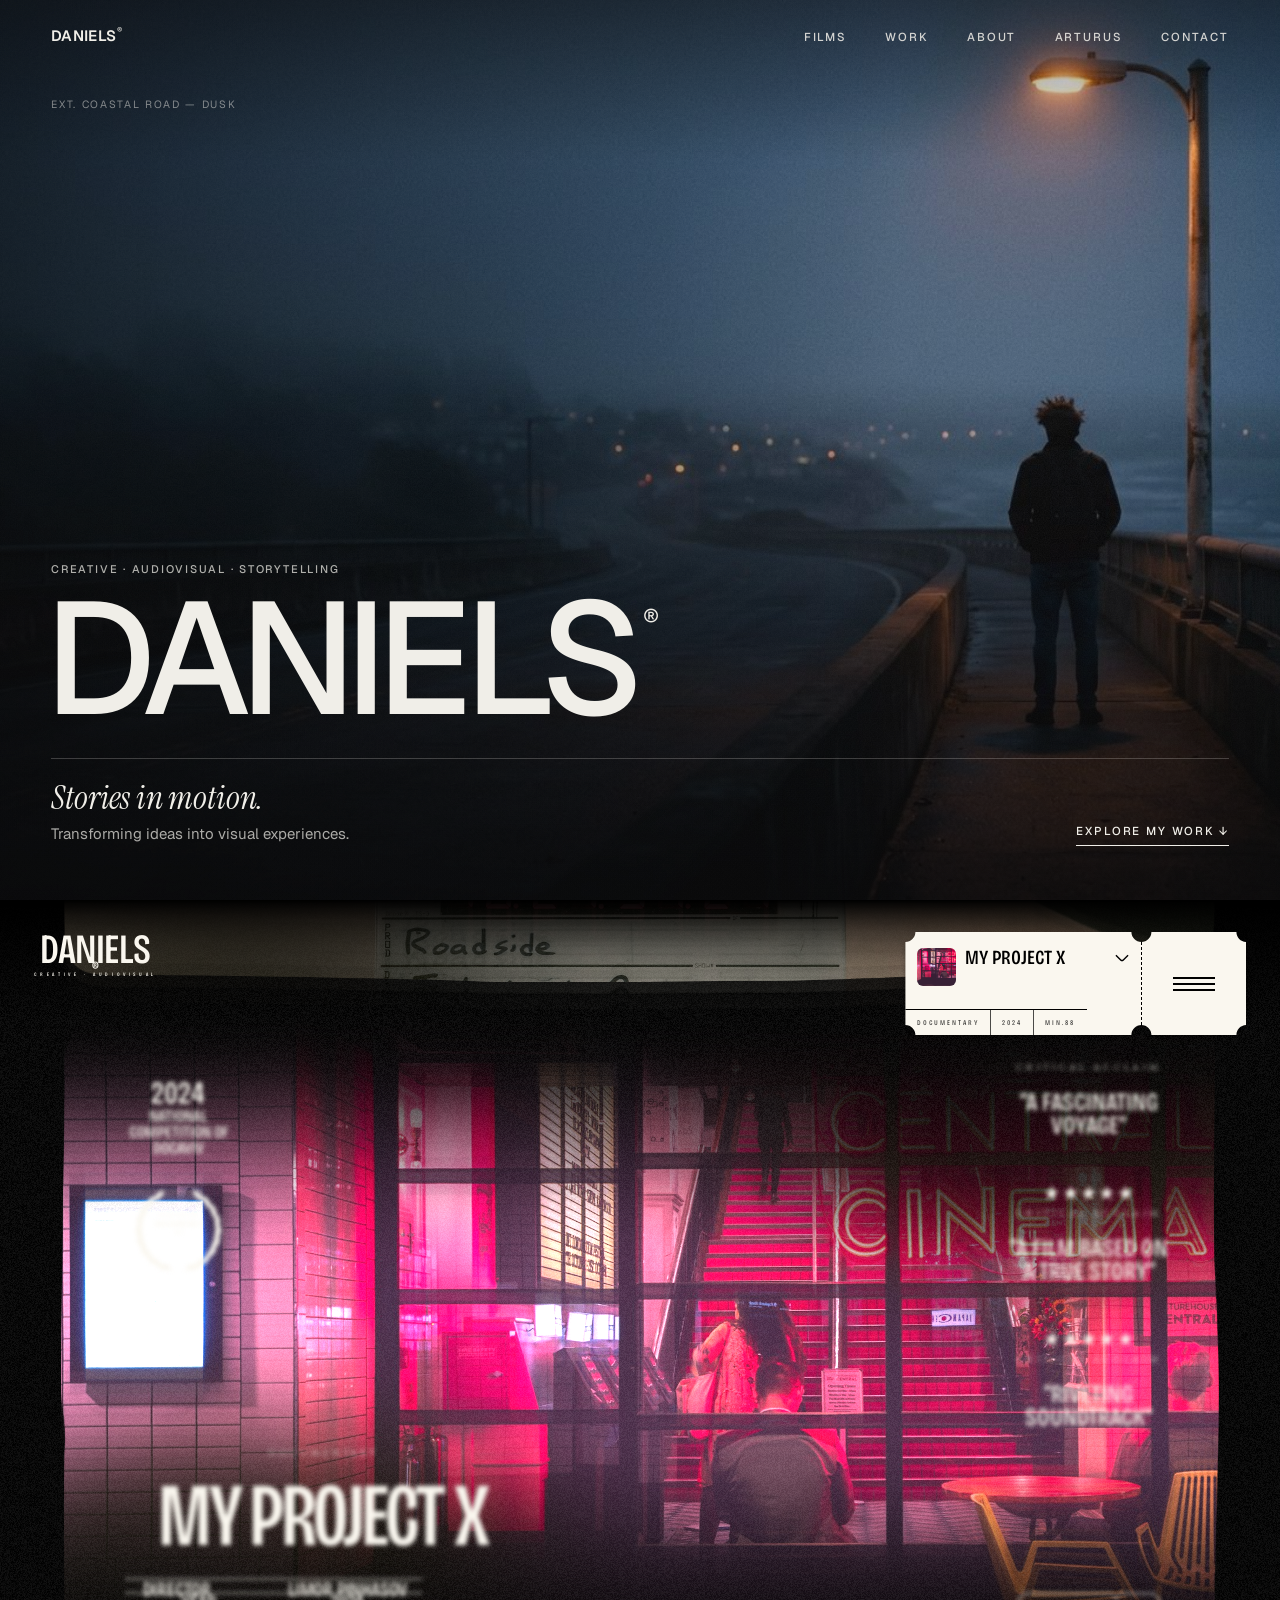
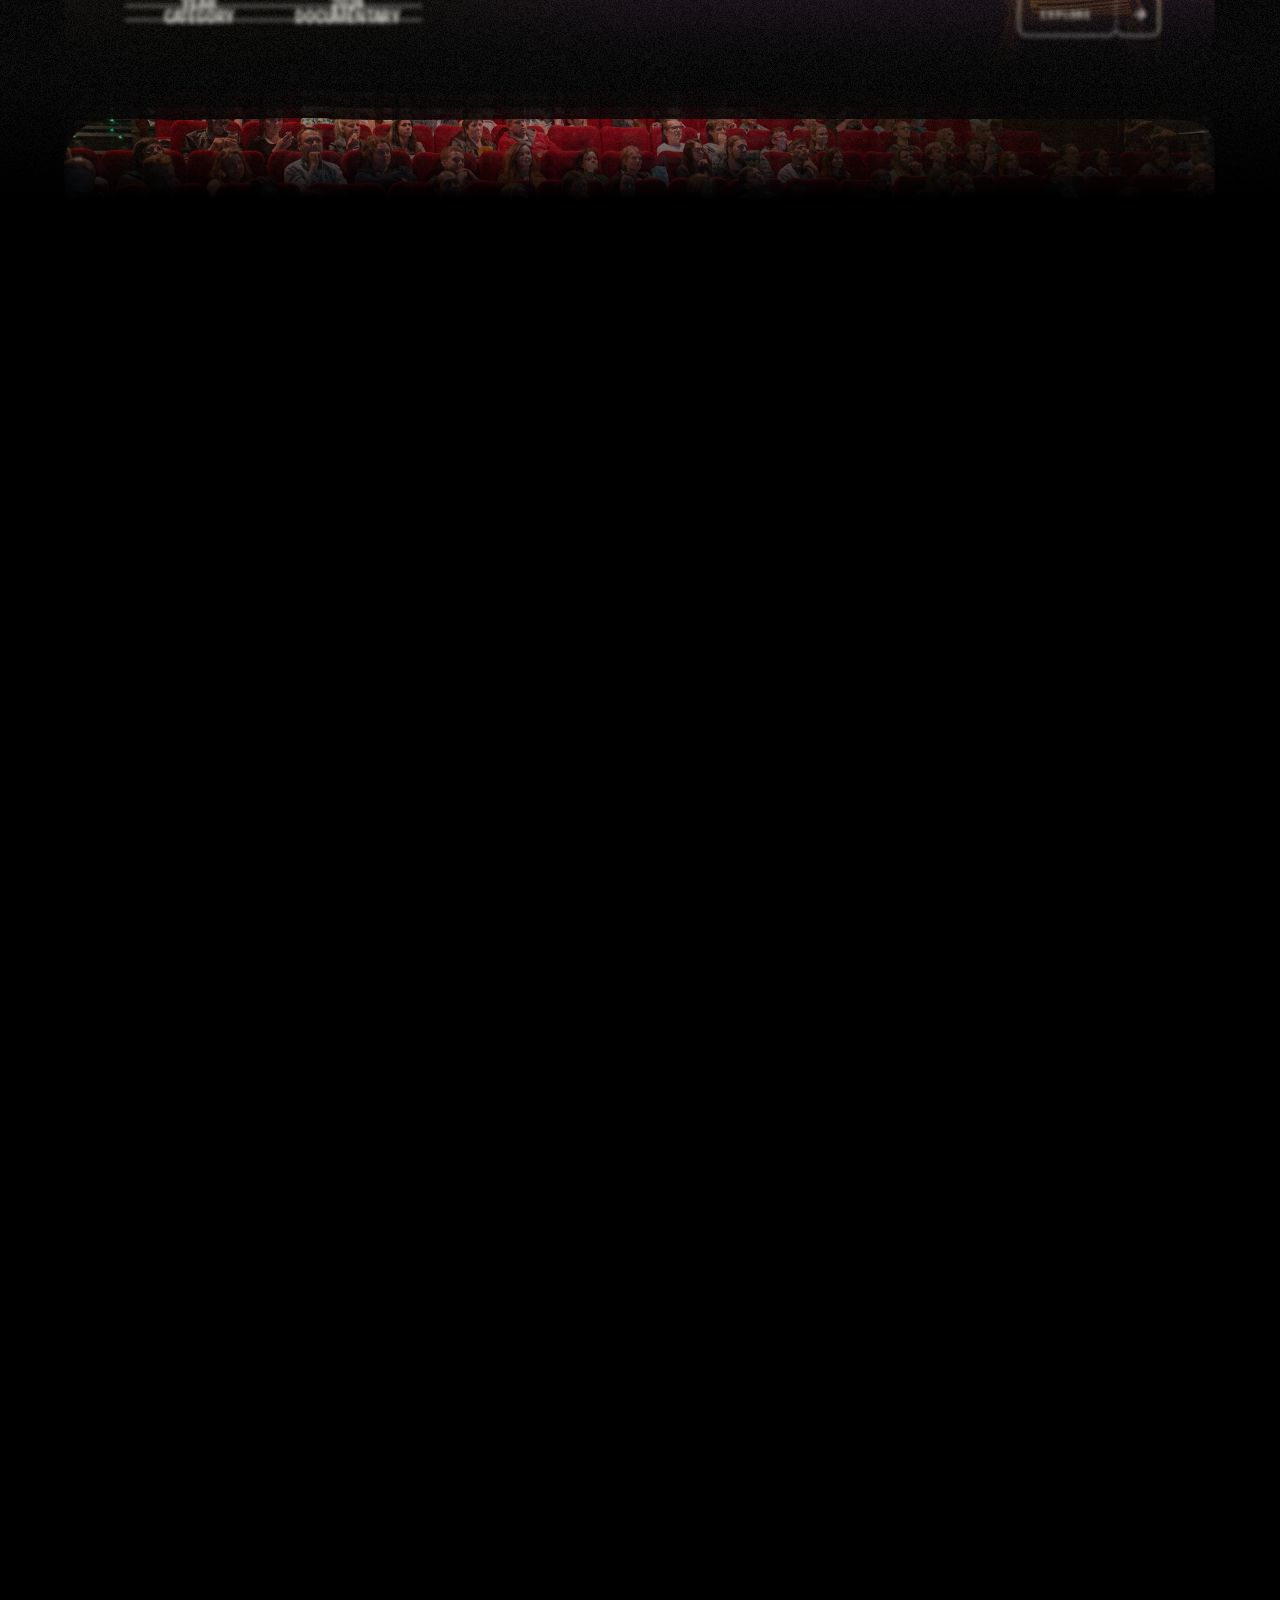
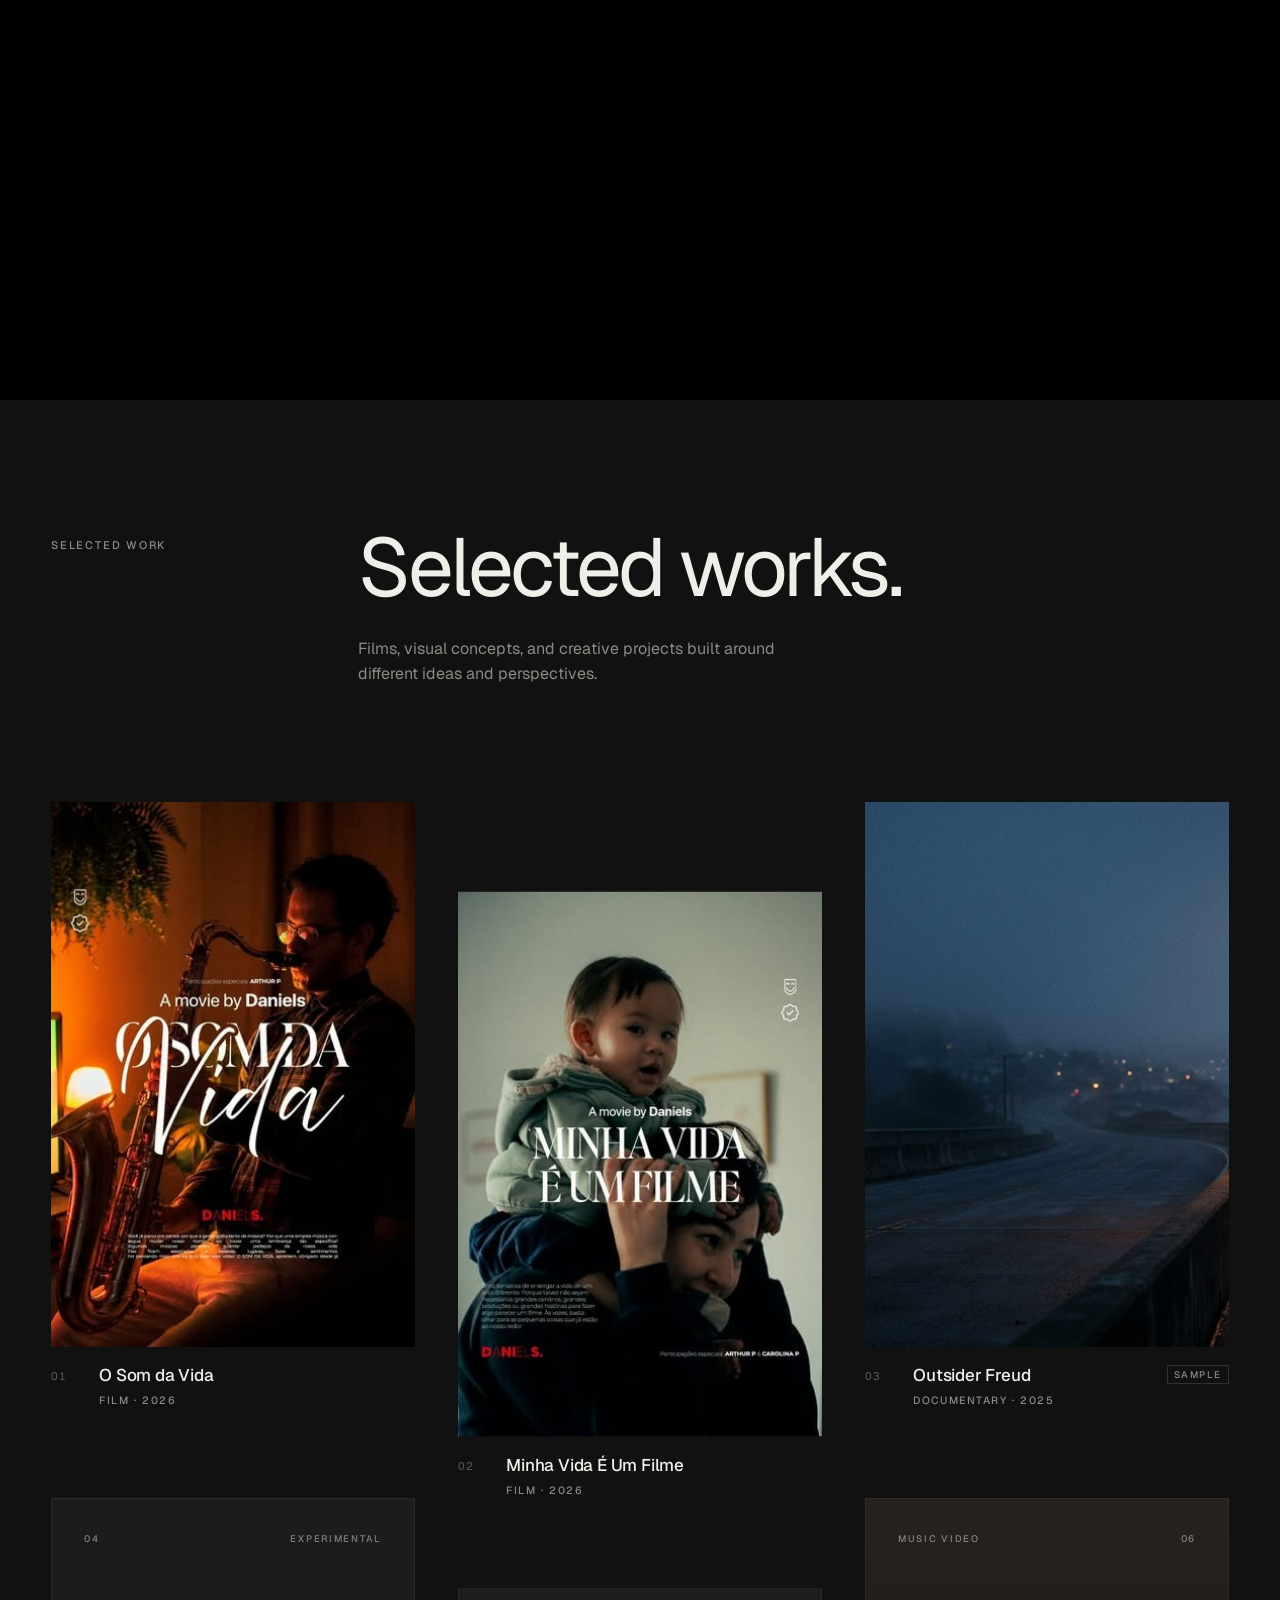
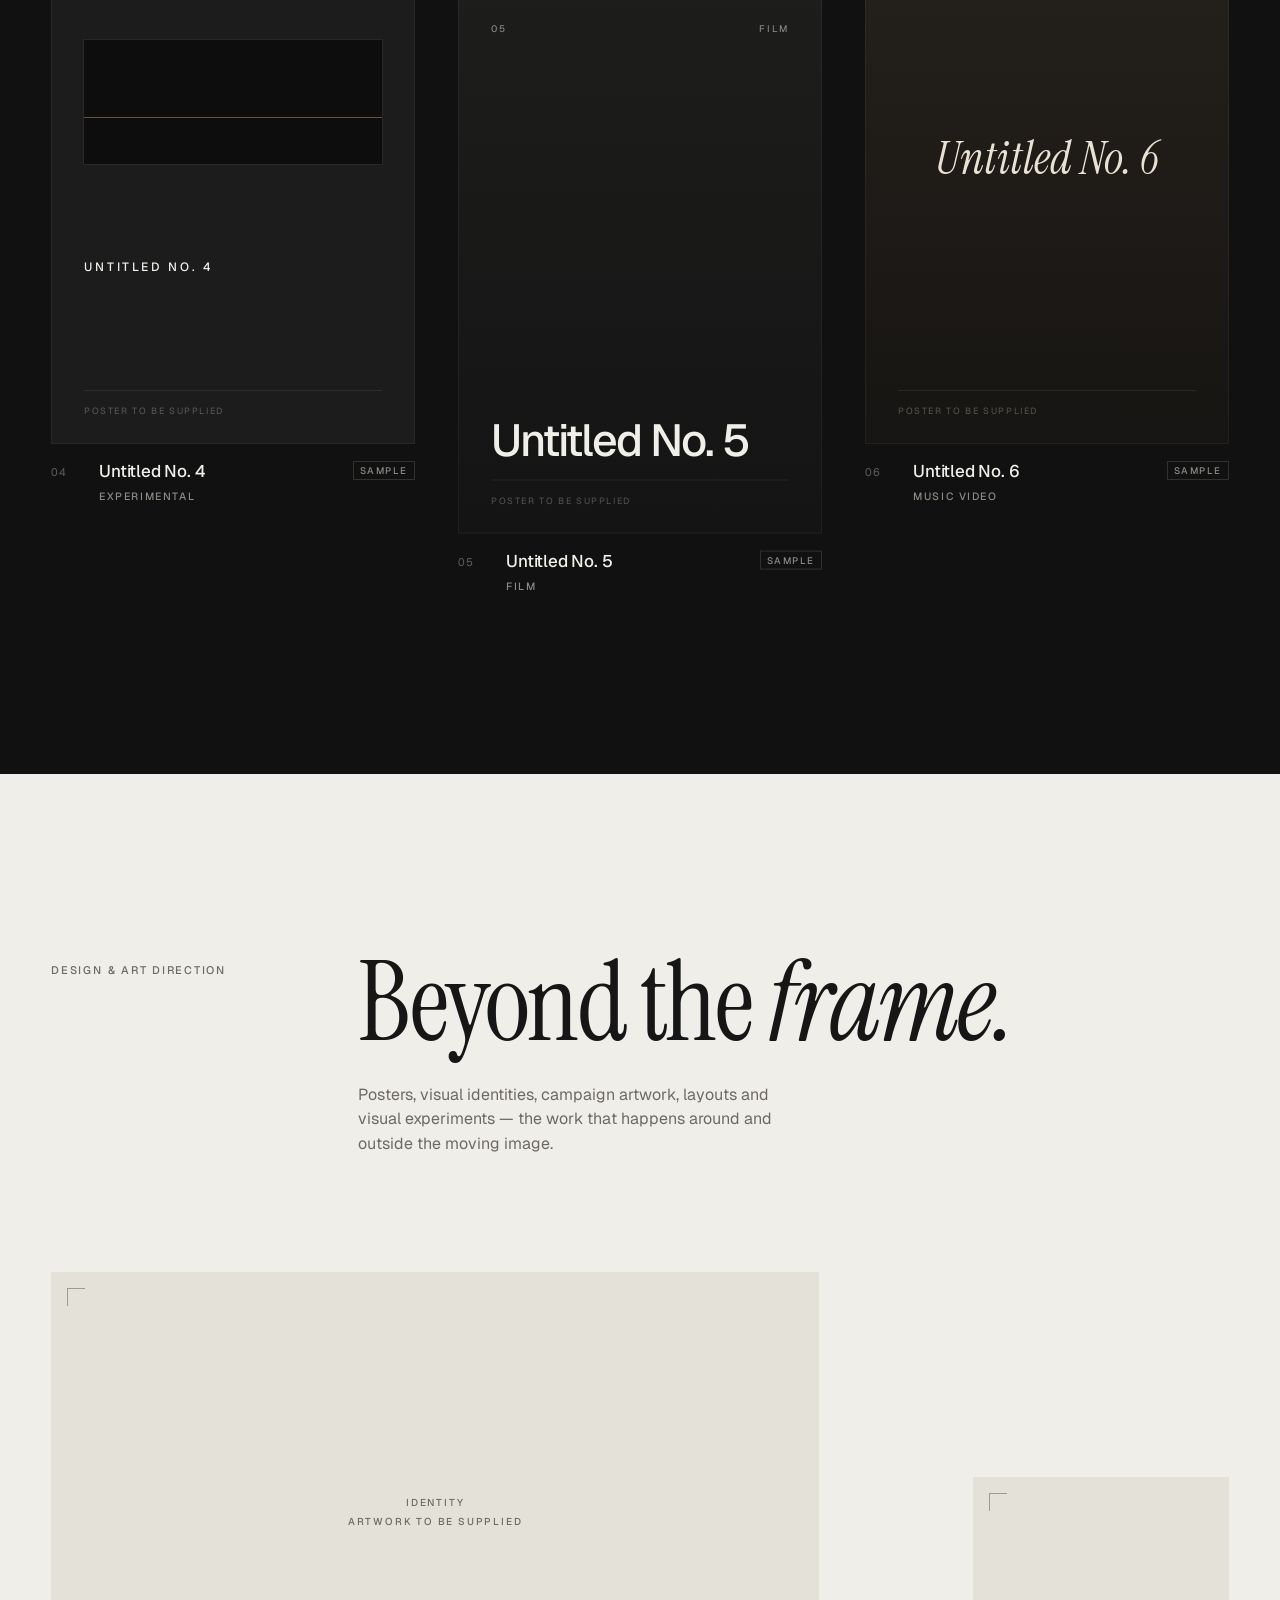
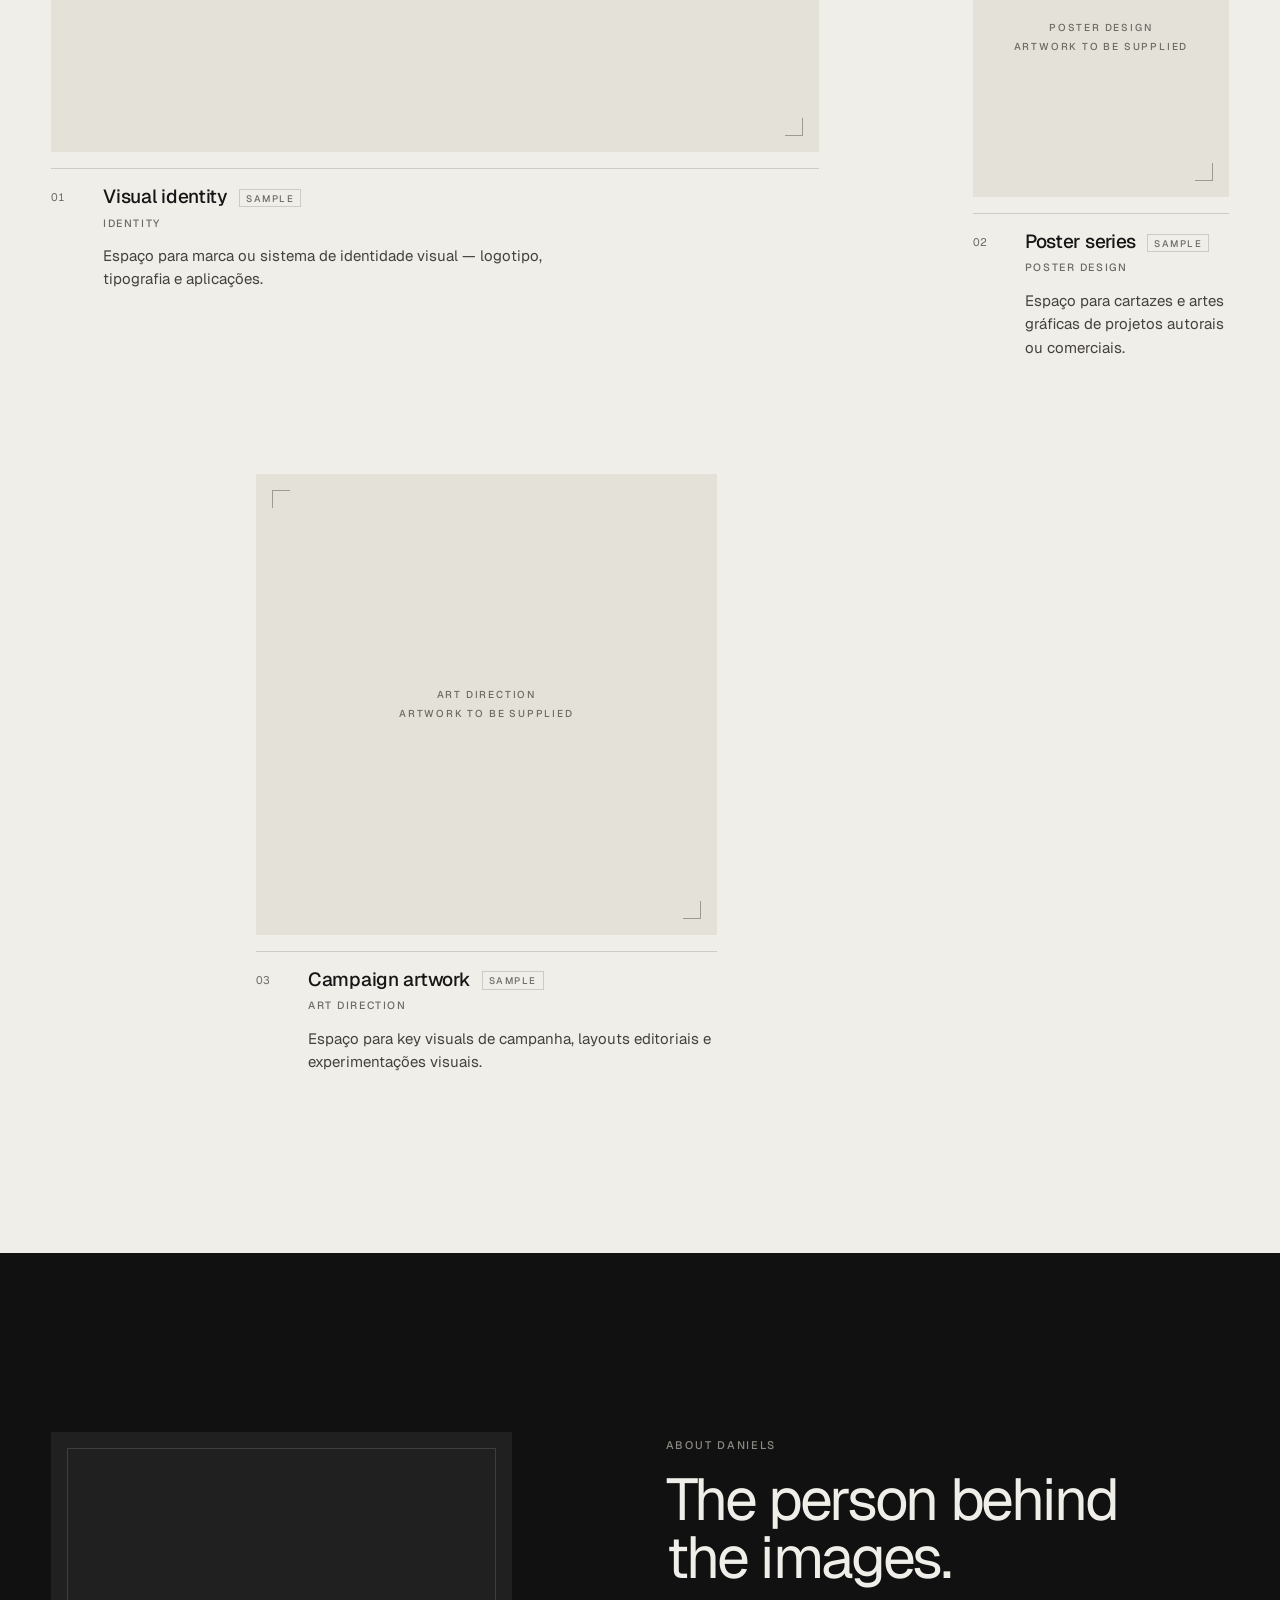
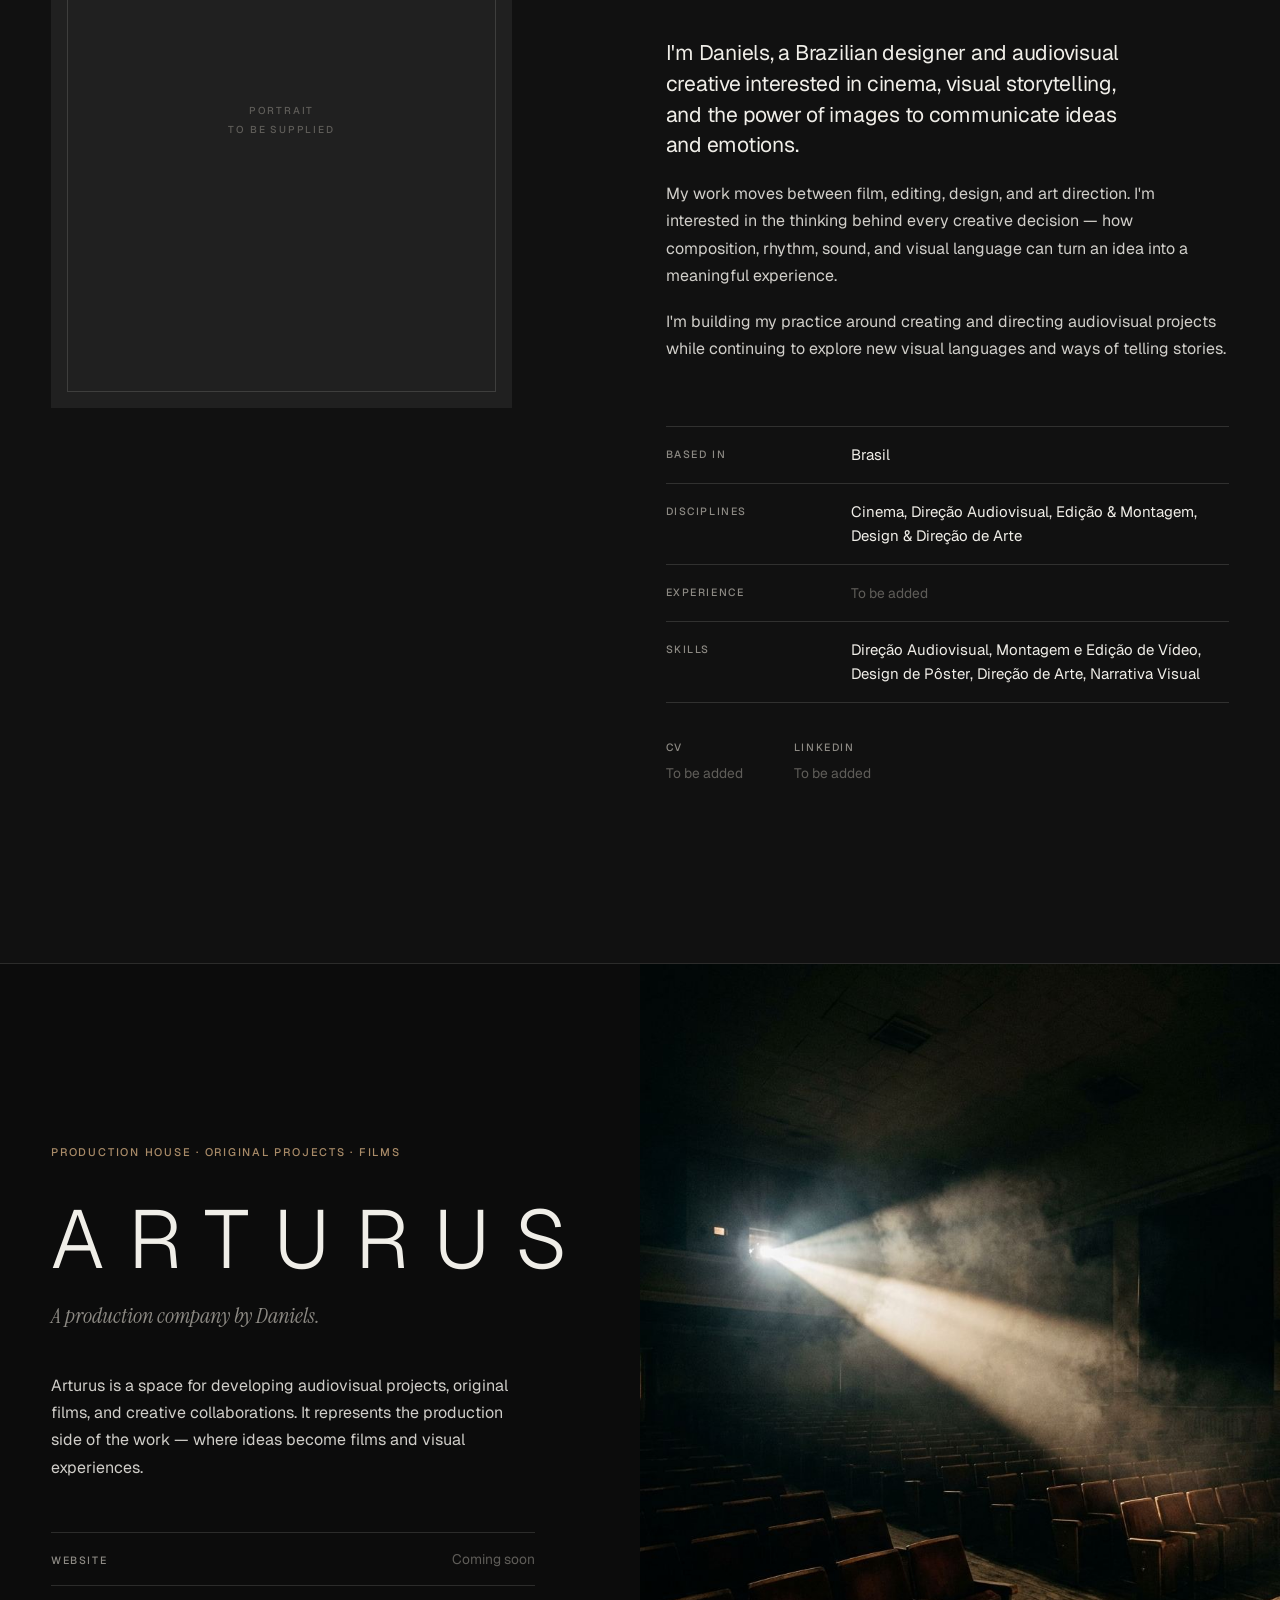
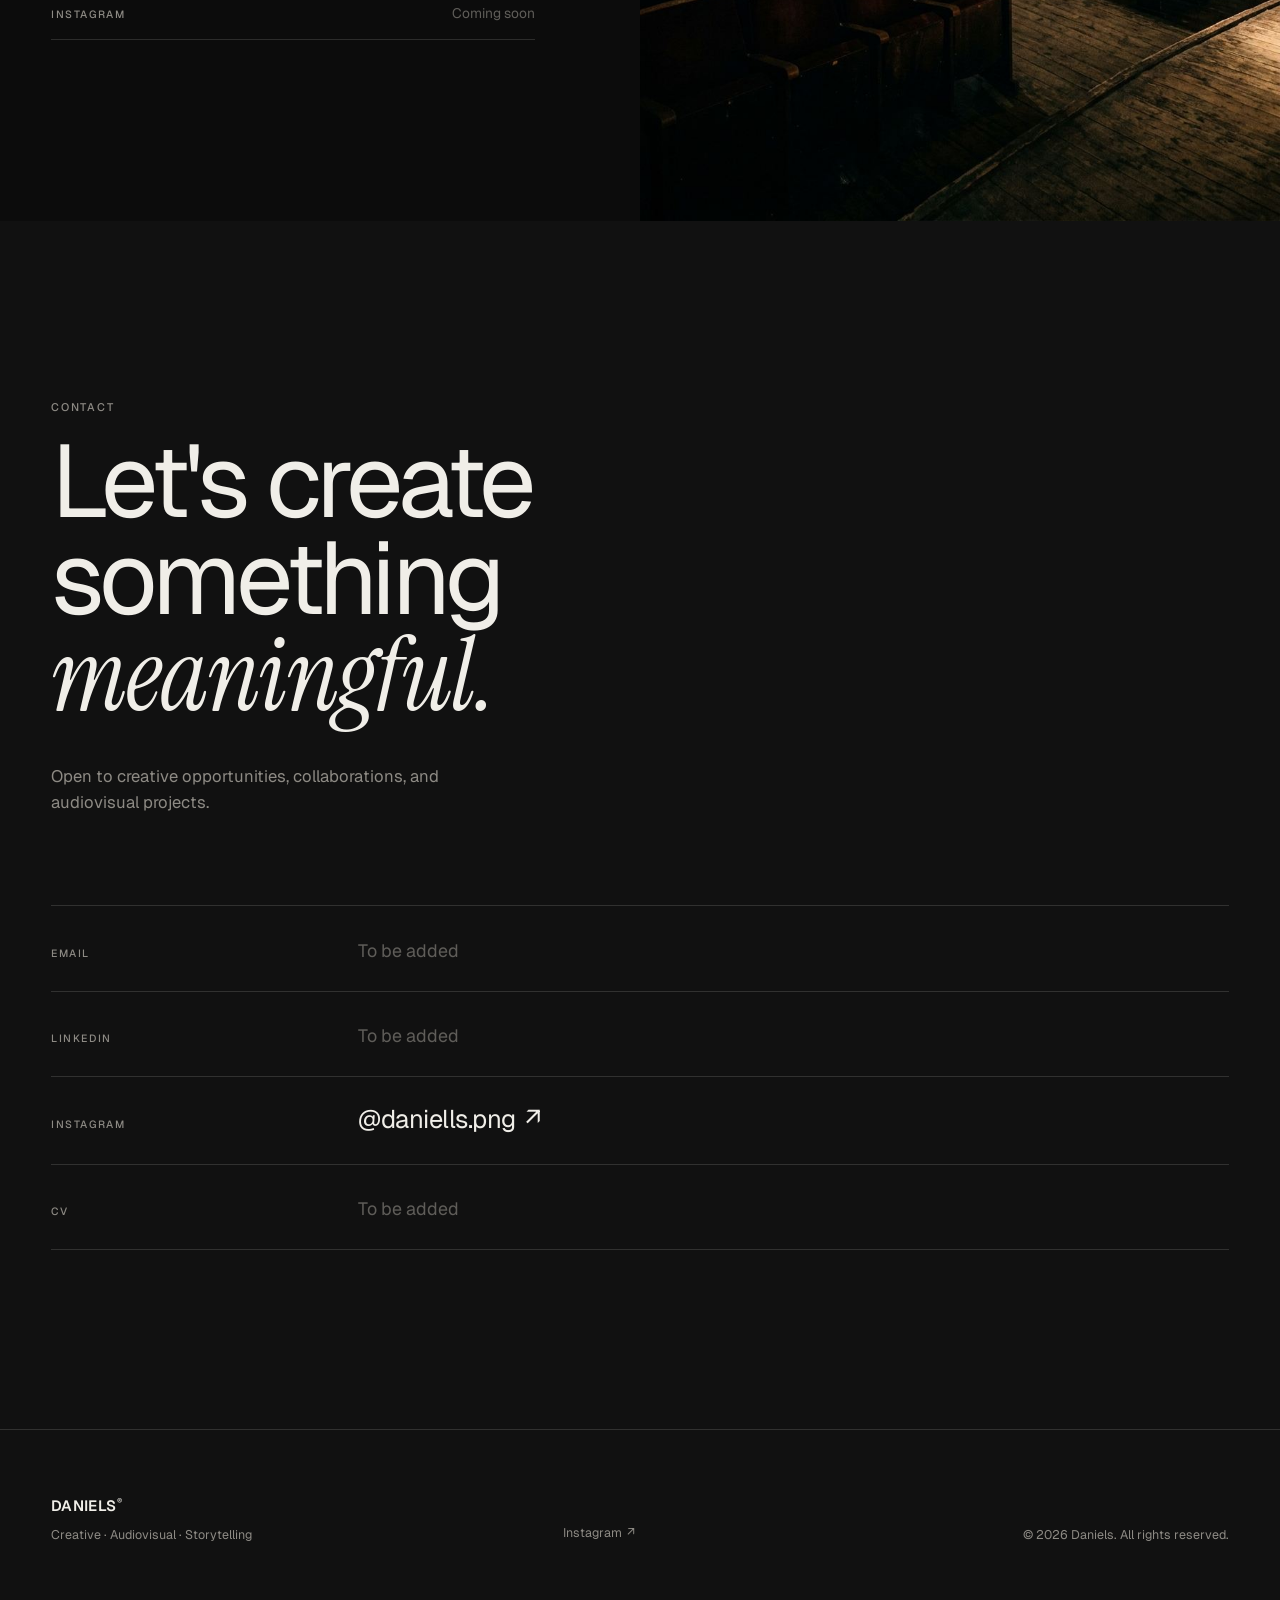
==== index.html @ c2363c8d "DANIELS portfolio: initial publish" ====
<!doctype html>
<html lang="en">
<head>
  <meta charset="utf-8">
  <meta name="viewport" content="width=device-width, initial-scale=1, viewport-fit=cover">
  <title>DANIELS® — Creative · Audiovisual · Storytelling</title>
  <meta name="description" content="DANIELS® is a Brazilian creative working across film, editing, design and art direction. Stories in motion — transforming ideas into visual experiences.">
  <meta name="theme-color" content="#111111">
  <meta name="color-scheme" content="dark">

  <!-- Social sharing -->
  <meta property="og:type" content="website">
  <meta property="og:site_name" content="DANIELS®">
  <meta property="og:title" content="DANIELS® — Stories in motion.">
  <meta property="og:description" content="Creative · Audiovisual · Storytelling. Film, editing, design and art direction.">
  <meta property="og:image" content="assets/img/og-image.jpg">
  <meta property="og:image:width" content="1200">
  <meta property="og:image:height" content="630">
  <meta name="twitter:card" content="summary_large_image">
  <meta name="twitter:title" content="DANIELS® — Stories in motion.">
  <meta name="twitter:description" content="Creative · Audiovisual · Storytelling.">
  <meta name="twitter:image" content="assets/img/og-image.jpg">

  <link rel="icon" href="assets/favicon.svg" type="image/svg+xml">
  <link rel="preload" as="image" href="assets/img/hero-still.jpg" fetchpriority="high">

  <link rel="preconnect" href="https://fonts.googleapis.com">
  <link rel="preconnect" href="https://fonts.gstatic.com" crossorigin>
  <link rel="stylesheet" href="https://fonts.googleapis.com/css2?family=Geist:wght@300;400;500;600&family=Instrument+Serif:ital@0;1&family=Bricolage+Grotesque:opsz,wdth,wght@12..96,75..100,300..700&family=Cinzel:wght@400;500&display=swap">
  <link rel="stylesheet" href="css/style.css">
  <link rel="stylesheet" href="css/featured.css">
</head>
<body class="page-home">
  <a class="skip-link" href="#main">Skip to content</a>

  <!-- 01 — HEADER -->
  <header class="site-header" data-header>
    <div class="site-header__inner">
      <a class="wordmark" href="#top" aria-label="DANIELS — back to top">DANIELS<sup>®</sup></a>

      <nav class="nav" aria-label="Primary">
        <button class="nav__toggle" type="button" aria-expanded="false" aria-controls="nav-list" data-nav-toggle>
          <span class="nav__toggle-label">Menu</span>
        </button>
        <ul class="nav__list" id="nav-list" data-nav-list>
          <li><a href="#featured">Films</a></li>
          <li><a href="#work">Work</a></li>
          <li><a href="#about">About</a></li>
          <li><a href="#arturus">Arturus</a></li>
          <li><a href="#contact">Contact</a></li>
        </ul>
      </nav>
    </div>
  </header>

  <main id="main">

    <!-- 02 — HERO -->
    <section class="hero" id="top" aria-labelledby="hero-title" data-hero>
      <div class="hero__media" data-hero-media>
        <img class="hero__poster" src="assets/img/hero-still.jpg" alt="" width="1376" height="768" fetchpriority="high" decoding="async" data-hero-poster>
        <!-- The <video> is injected by main.js only when a source is configured in js/data.js -->
      </div>
      <div class="hero__shade" aria-hidden="true"></div>

      <div class="hero__content">
        <p class="eyebrow hero__label">Creative · Audiovisual · Storytelling</p>
        <h1 class="hero__title" id="hero-title">DANIELS<sup>®</sup></h1>
        <div class="hero__foot">
          <div class="hero__copy">
            <p class="hero__headline">Stories in motion.</p>
            <p class="hero__desc">Transforming ideas into visual experiences.</p>
          </div>
          <a class="hero__cta textlink" href="#featured">Explore my work <span aria-hidden="true">↓</span></a>
        </div>
      </div>

      <p class="hero__caption" data-hero-caption></p>
      <button class="hero__playback" type="button" hidden data-hero-playback aria-label="Pause background video">Pause</button>
    </section>

    <!-- 02.5 — FEATURED FILMS (CINEMATIC FILM REEL — VERTICAL SCROLL) -->
    <section class="sf-reel" id="featured" data-sf aria-label="Featured Films">
      <div class="sf-stage" data-sf-stage>
        <!-- WebGL frames + film post-processing (js/featured.js) -->
        <canvas class="sf-canvas" data-sf-canvas aria-hidden="true"></canvas>

        <!-- Looping film roll (DOM overlay: titles, specs, reviews) -->
        <div class="sf-roll" data-sf-roll></div>

        <div class="sf-grad" aria-hidden="true"></div>
        <div class="sf-grad sf-grad--bottom" aria-hidden="true"></div>
        <div class="sf-hit sf-hit--prev" data-sf-hit="prev" aria-hidden="true"></div>
        <div class="sf-hit sf-hit--next" data-sf-hit="next" aria-hidden="true"></div>

        <!-- Top bar: wordmark & ticket nav -->
        <div class="sf-topbar">
          <a class="sf__logo" href="#top">DANIELS<sup>®</sup><small>CREATIVE · AUDIOVISUAL</small></a>
          <div class="sf-tk" data-sf-ticket></div>
        </div>

        <!-- EXPLORE cursor -->
        <div class="sf-cursor" data-sf-cursor aria-hidden="true">
          <div class="sf-cursor__w">
            <span class="sf-cursor__arrow sf-cursor__arrow--up"><svg viewBox="0 0 35 23"><path d="M2 21 17.5 3 33 21" fill="none" stroke="currentColor" stroke-width="2"/></svg></span>
            <span class="sf-cursor__circle"></span>
            <span class="sf-cursor__tx"><span>EXPLORE</span></span>
            <span class="sf-cursor__arrow sf-cursor__arrow--down"><svg viewBox="0 0 35 23"><path d="M2 21 17.5 3 33 21" fill="none" stroke="currentColor" stroke-width="2"/></svg></span>
          </div>
        </div>
      </div>
    </section>

    <!-- 03 — SELECTED WORK -->
    <section class="section work" id="work" aria-labelledby="work-title">
      <div class="container">
        <header class="section-head">
          <p class="eyebrow section-head__label">Selected work</p>
          <div class="section-head__main">
            <h2 class="section-head__title" id="work-title">Selected works.</h2>
            <p class="section-head__intro">Films, visual concepts, and creative projects built around different ideas and perspectives.</p>
          </div>
        </header>

        <div class="filters" data-filters hidden></div>
        <ol class="poster-grid" data-project-grid></ol>
        <noscript><p class="noscript">Enable JavaScript to view the project gallery.</p></noscript>
      </div>
    </section>

    <!-- 04 — DESIGN & ART DIRECTION -->
    <section class="section design" id="design" aria-labelledby="design-title">
      <div class="container">
        <header class="section-head section-head--design">
          <p class="eyebrow section-head__label">Design &amp; Art Direction</p>
          <div class="section-head__main">
            <h2 class="section-head__title design__title" id="design-title">Beyond the <em>frame.</em></h2>
            <p class="section-head__intro">Posters, visual identities, campaign artwork, layouts and visual experiments — the work that happens around and outside the moving image.</p>
          </div>
        </header>

        <div class="design-grid" data-design-grid></div>
      </div>
    </section>

    <!-- 05 — ABOUT -->
    <section class="section about" id="about" aria-labelledby="about-title">
      <div class="container about__grid">
        <figure class="about__portrait" data-portrait>
          <!-- Filled by main.js from SITE.about.portrait -->
        </figure>

        <div class="about__body">
          <p class="eyebrow">About Daniels</p>
          <h2 class="about__title" id="about-title">The person behind the images.</h2>

          <!-- Editable copy — can be translated to Portuguese directly here. -->
          <div class="about__text">
            <p>I'm Daniels, a Brazilian designer and audiovisual creative interested in cinema, visual storytelling, and the power of images to communicate ideas and emotions.</p>
            <p>My work moves between film, editing, design, and art direction. I'm interested in the thinking behind every creative decision — how composition, rhythm, sound, and visual language can turn an idea into a meaningful experience.</p>
            <p>I'm building my practice around creating and directing audiovisual projects while continuing to explore new visual languages and ways of telling stories.</p>
          </div>

          <dl class="facts" data-about-facts></dl>

          <ul class="about__links" data-about-links></ul>
        </div>
      </div>
    </section>

    <!-- 06 — ARTURUS -->
    <section class="arturus" id="arturus" aria-labelledby="arturus-title">
      <div class="arturus__grid">
        <div class="arturus__body">
          <p class="eyebrow arturus__label">Production house · Original projects · Films</p>
          <h2 class="arturus__title" id="arturus-title">ARTURUS</h2>
          <p class="arturus__relation">A production company by Daniels.</p>
          <p class="arturus__text">Arturus is a space for developing audiovisual projects, original films, and creative collaborations. It represents the production side of the work — where ideas become films and visual experiences.</p>
          <ul class="arturus__links" data-arturus-links></ul>
        </div>
        <figure class="arturus__media" data-arturus-media></figure>
      </div>
    </section>

    <!-- 07 — CONTACT -->
    <section class="section contact" id="contact" aria-labelledby="contact-title">
      <div class="container">
        <p class="eyebrow">Contact</p>
        <h2 class="contact__title" id="contact-title">Let's create something <em>meaningful.</em></h2>
        <p class="contact__intro">Open to creative opportunities, collaborations, and audiovisual projects.</p>
        <ul class="contact__list" data-contact-list></ul>
      </div>
    </section>
  </main>

  <!-- 08 — FOOTER -->
  <footer class="site-footer" data-footer></footer>

  <script src="js/data.js"></script>
  <script src="js/common.js"></script>
  <script src="js/featured.js"></script>
  <script src="js/main.js"></script>
</body>
</html>
---- css/style.css ----
/* ==========================================================================
   DANIELS® — Cinema meets editorial design
   One stylesheet. No frameworks. Dark, restrained, typographic.
   ========================================================================== */

/* ---------- Tokens ---------- */
:root {
  --bg: #111111;
  --bg-deep: #0c0c0c;
  --surface: #202020;
  --ink: #F0EEE8;
  --ink-2: rgba(240, 238, 232, .86);
  --muted: #8d8a84;
  --muted-2: #5f5d59;
  --line: rgba(240, 238, 232, .14);
  --bronze: #A98B68;

  --paper: #F0EEE8;
  --paper-2: #E4E1D9;
  --paper-ink: #161616;
  --paper-muted: #6d6a64;
  --paper-line: rgba(22, 22, 22, .16);

  --sans: "Geist", ui-sans-serif, system-ui, -apple-system, "Segoe UI", Roboto, "Helvetica Neue", Arial, sans-serif;
  --serif: "Instrument Serif", "Iowan Old Style", Georgia, "Times New Roman", serif;

  --gutter: clamp(20px, 4vw, 56px);
  --max: 1440px;
  --header-h: 72px;
  --section-y: clamp(104px, 14vw, 200px);
  --ease: cubic-bezier(.2, .7, .2, 1);
}

/* ---------- Base ---------- */
*, *::before, *::after { box-sizing: border-box; }
html {
  -webkit-text-size-adjust: 100%;
  text-size-adjust: 100%;
  scroll-padding-top: var(--header-h);
}
@media (prefers-reduced-motion: no-preference) { html { scroll-behavior: smooth; } }
html.no-scroll { overflow: hidden; }

body {
  margin: 0;
  background: var(--bg);
  color: var(--ink);
  font-family: var(--sans);
  font-size: 16px;
  line-height: 1.6;
  font-weight: 400;
  -webkit-font-smoothing: antialiased;
  -moz-osx-font-smoothing: grayscale;
  text-rendering: optimizeLegibility;
  overflow-x: hidden;
}
img, video, iframe { display: block; max-width: 100%; }
h1, h2, h3, p, figure, dl, dd, ul, ol { margin: 0; padding: 0; }
ul, ol { list-style: none; }
a { color: inherit; text-decoration: none; }
button { font: inherit; color: inherit; background: none; border: 0; padding: 0; cursor: pointer; }
em { font-style: normal; }
sup { line-height: 0; }
[hidden] { display: none !important; }
::selection { background: var(--bronze); color: var(--bg); }

:focus-visible { outline: 1px solid var(--bronze); outline-offset: 4px; }

.sr-only {
  position: absolute; width: 1px; height: 1px; padding: 0; margin: -1px;
  overflow: hidden; clip: rect(0 0 0 0); white-space: nowrap; border: 0;
}
.skip-link {
  position: fixed; left: var(--gutter); top: 12px; z-index: 100;
  padding: 10px 14px; background: var(--ink); color: var(--bg);
  font-size: 13px; transform: translateY(-160%); transition: transform .2s;
}
.skip-link:focus { transform: none; }

.container {
  width: 100%;
  max-width: var(--max);
  margin-inline: auto;
  padding-inline: var(--gutter);
}

/* ---------- Typographic primitives ---------- */
.eyebrow {
  font-size: 11px;
  line-height: 1.4;
  font-weight: 500;
  letter-spacing: .16em;
  text-transform: uppercase;
  color: var(--muted);
}

.textlink {
  position: relative;
  display: inline-flex;
  align-items: baseline;
  gap: .35em;
  background-image: linear-gradient(currentColor, currentColor);
  background-repeat: no-repeat;
  background-position: 0 100%;
  background-size: 0% 1px;
  padding-bottom: 2px;
  transition: background-size .5s var(--ease), color .3s;
}
.textlink:hover, .textlink:focus-visible { background-size: 100% 1px; }
.textlink .arrow { display: inline-block; transition: transform .4s var(--ease); }
.textlink:hover .arrow { transform: translate(2px, -2px); }

.pending { color: var(--muted-2); font-size: .92em; }
.tag {
  display: inline-block;
  font-size: 9.5px;
  font-weight: 500;
  line-height: 1;
  letter-spacing: .16em;
  text-transform: uppercase;
  color: var(--muted);
  border: 1px solid var(--line);
  padding: 4px 6px 3px;
  vertical-align: middle;
  white-space: nowrap;
}

.noscript { color: var(--muted); }

/* ==========================================================================
   01 — HEADER
   ========================================================================== */
.site-header {
  position: fixed;
  inset: 0 0 auto 0;
  z-index: 50;
  height: var(--header-h);
  transition: background-color .45s ease, border-color .45s ease;
  border-bottom: 1px solid transparent;
}
.site-header.is-solid {
  background-color: rgba(17, 17, 17, .96);
  border-bottom-color: var(--line);
}
.site-header__inner {
  height: 100%;
  max-width: var(--max);
  margin-inline: auto;
  padding-inline: var(--gutter);
  display: flex;
  align-items: center;
  justify-content: space-between;
}
.wordmark {
  font-size: 15px;
  font-weight: 600;
  letter-spacing: .02em;
  position: relative;
  z-index: 2;
}
.wordmark sup { font-size: .55em; font-weight: 400; margin-left: 1px; position: relative; top: -.15em; }

.nav__list { display: flex; gap: clamp(24px, 3vw, 44px); }
.nav__list a {
  font-size: 11.5px;
  font-weight: 500;
  letter-spacing: .16em;
  text-transform: uppercase;
  color: var(--ink-2);
  padding: 8px 0;
  transition: color .3s;
  background-image: linear-gradient(currentColor, currentColor);
  background-repeat: no-repeat;
  background-position: 0 calc(100% - 4px);
  background-size: 0 1px;
  transition: background-size .45s var(--ease), color .3s;
}
.nav__list a:hover, .nav__list a[aria-current="page"] { color: var(--ink); background-size: 100% 1px; }
.nav__toggle { display: none; }

/* ==========================================================================
   02 — HERO
   ========================================================================== */
.hero {
  position: relative;
  height: 100vh;
  height: 100svh;
  min-height: 600px;
  overflow: hidden;
  background: #0b0d10;
  isolation: isolate;
}
.hero__media { position: absolute; inset: 0; z-index: -2; }
.hero__poster, .hero__video {
  position: absolute; inset: 0;
  width: 100%; height: 100%;
  object-fit: cover;
  object-position: var(--focus-d, 60% 50%);
}
.hero__video { opacity: 0; transition: opacity 1.4s ease; }
.hero.has-video .hero__video { opacity: 1; }

.hero__shade {
  position: absolute; inset: 0; z-index: -1;
  background:
    linear-gradient(90deg, rgba(9, 9, 10, .62) 0%, rgba(9, 9, 10, .18) 52%, rgba(9, 9, 10, 0) 70%),
    linear-gradient(0deg, rgba(9, 9, 10, .88) 0%, rgba(9, 9, 10, .38) 34%, rgba(9, 9, 10, 0) 58%),
    linear-gradient(180deg, rgba(9, 9, 10, .5) 0%, rgba(9, 9, 10, 0) 18%);
}
/* A static film grain — unifies footage and stills, never animates. */
.hero__shade::after {
  content: "";
  position: absolute; inset: 0;
  opacity: .09;
  mix-blend-mode: overlay;
  background-image: url("data:image/svg+xml;utf8,<svg xmlns='http://www.w3.org/2000/svg' width='180' height='180'><filter id='n'><feTurbulence type='fractalNoise' baseFrequency='.85' numOctaves='2' stitchTiles='stitch'/><feColorMatrix values='0 0 0 0 1  0 0 0 0 1  0 0 0 0 1  0 0 0 1 0'/></filter><rect width='100%' height='100%' filter='url(%23n)'/></svg>");
}

.hero__content {
  position: absolute;
  left: 0; right: 0;
  bottom: clamp(28px, 6vh, 64px);
  max-width: var(--max);
  margin-inline: auto;
  padding-inline: var(--gutter);
}
.hero__label { color: rgba(240, 238, 232, .72); margin-bottom: clamp(14px, 2vh, 24px); }
.hero__title {
  font-size: clamp(4.4rem, 12.4vw, 12.5rem);
  font-weight: 500;
  line-height: .8;
  letter-spacing: -.058em;
  margin-left: -.045em;
}
.hero__title sup {
  font-size: .16em;
  font-weight: 400;
  letter-spacing: 0;
  vertical-align: top;
  position: relative;
  top: .9em;
  margin-left: .35em;
}
.hero__foot {
  display: flex;
  align-items: flex-end;
  justify-content: space-between;
  gap: 2rem;
  margin-top: clamp(24px, 4vh, 40px);
  padding-top: clamp(16px, 2.4vh, 22px);
  border-top: 1px solid rgba(240, 238, 232, .22);
}
.hero__headline {
  font-family: var(--serif);
  font-style: italic;
  font-size: clamp(1.7rem, 2.6vw, 2.5rem);
  line-height: 1.05;
  letter-spacing: -.005em;
}
.hero__desc { color: rgba(240, 238, 232, .7); font-size: 15px; margin-top: .4rem; }
.hero__cta {
  font-size: 11.5px;
  font-weight: 500;
  letter-spacing: .16em;
  text-transform: uppercase;
  white-space: nowrap;
  padding-bottom: 6px;
  background-size: 100% 1px;
}
.hero__cta:hover { background-size: 30% 1px; }
.hero__cta span { transition: transform .4s var(--ease); display: inline-block; }
.hero__cta:hover span { transform: translateY(3px); }

.hero__caption {
  position: absolute;
  left: max(var(--gutter), calc((100vw - var(--max)) / 2 + var(--gutter)));
  top: calc(var(--header-h) + 24px);
  font-size: 10.5px;
  letter-spacing: .16em;
  text-transform: uppercase;
  color: rgba(240, 238, 232, .5);
}
.hero__playback {
  position: absolute;
  right: max(var(--gutter), calc((100vw - var(--max)) / 2 + var(--gutter)));
  top: calc(var(--header-h) + 52px);
  font-size: 10.5px;
  letter-spacing: .16em;
  text-transform: uppercase;
  color: rgba(240, 238, 232, .7);
  padding: 8px 0;
  min-height: 32px;
}
.hero__playback:hover { color: var(--ink); }

/* Gentle entrance for hero copy only — no other load animation. */
.js .hero__content { opacity: 0; transform: translateY(10px); }
.is-ready .hero__content { opacity: 1; transform: none; transition: opacity 1.2s ease .15s, transform 1.4s var(--ease) .15s; }

/* ==========================================================================
   SECTION HEADS (shared)
   ========================================================================== */
.section { padding-block: var(--section-y); }
.section-head {
  display: grid;
  grid-template-columns: repeat(12, minmax(0, 1fr));
  column-gap: var(--gutter);
  margin-bottom: clamp(64px, 9vw, 128px);
}
.section-head__label { grid-column: 1 / 4; padding-top: .9em; }
.section-head__main { grid-column: 4 / 13; }
.section-head__title {
  font-size: clamp(2.6rem, 6.4vw, 6rem);
  font-weight: 400;
  line-height: .96;
  letter-spacing: -.045em;
}
.section-head__intro {
  margin-top: clamp(20px, 2.4vw, 32px);
  max-width: 38ch;
  font-size: clamp(16px, 1.25vw, 18px);
  line-height: 1.55;
  color: var(--muted);
}

/* ==========================================================================
   02.5 — FEATURED FILMS (CINEMATIC SHOWCASE)
   Inspirado na referência de cinema/festival:
   - Fundo escuro imersivo
   - Moldura cinematográfica com vídeo/preview dominante
   - Título em caixa alta imponente sobreposto
   - Louros / Seleções oficiais à esquerda
   - Coluna editorial à direita com quotes, estrelas e sinopse
   - Barra de reprodução estilizada com scrubbing e contagem de tempo
   - Botão discreto para assistir / tela cheia / link direto
   ========================================================================== */
/* ==========================================================================
   02.5 — FEATURED FILMS (CINEMATIC SHOWCASE — SIENA FILM INSPIRED)
   Inspirado na referência exata de cinema (Siena Film Foundation):
   - Fundo escuro imersivo (#090909)
   - Moldura cinematográfica de frame estático (sem player/sem barra de scrubbing)
   - Ticket perfurado no topo com seletor de filmes e menu
   - Louros / Seleção oficial no canto superior esquerdo
   - Título imponente em caixa alta no canto inferior esquerdo + tabela editorial
   - Coluna de críticas com 3 avaliações em estrelas à direita
   - Botão EXPLORE → no canto inferior direito
   - Badge flutuante interativo de clique ao passar o mouse ("o negócio de clicar")
   - Ao clicar, navega diretamente para a página de detalhes (project.html?p=...)
   ========================================================================== */
/* ==========================================================================
   02.5 — FEATURED FILMS (FULLSCREEN CINEMATIC SHOWCASE — SIENA FILM INSPIRED)
   Cada projeto ocupa 100% da tela (100vh / full screen).
   Ao rolar para baixo, o próximo filme desliza e cobre a tela inteira.
   ========================================================================== */
.featured-cinema {
  position: relative;
  background: #060708;
  width: 100%;
  scroll-snap-type: y mandatory;
}

/* Header flutuante/sticky no topo da tela cheia — ocupa 0px de altura para não deslocar os cards */
.featured-cinema__header {
  position: sticky;
  top: 0;
  left: 0;
  right: 0;
  width: 100%;
  height: 0;
  padding: 0;
  margin: 0;
  z-index: 50;
  pointer-events: none;
}
.featured-cinema__header-inner {
  display: flex;
  align-items: center;
  justify-content: space-between;
  width: 100%;
  padding: clamp(20px, 3vh, 36px) clamp(24px, 4vw, 56px);
}
.featured-cinema__label {
  color: var(--bronze);
  letter-spacing: .2em;
  pointer-events: auto;
  text-shadow: 0 2px 14px rgba(0, 0, 0, .9);
}

/* Ticket de Cinema (perforated cinema pass no topo direito) */
.cinema-ticket-wrap {
  position: relative;
  pointer-events: auto;
}
.cinema-ticket {
  display: inline-flex;
  align-items: center;
  background: #faf7ef;
  color: #111111;
  border-radius: 4px;
  box-shadow: 0 8px 30px rgba(0, 0, 0, .6);
  user-select: none;
  font-family: var(--sans);
  overflow: visible;
  position: relative;
}
.cinema-ticket__stub {
  display: flex;
  align-items: center;
  gap: 10px;
  padding: 8px 14px;
  cursor: pointer;
  background: transparent;
  border: none;
  color: inherit;
  font: inherit;
  text-align: left;
  transition: background .2s;
}
.cinema-ticket__stub:hover {
  background: rgba(0, 0, 0, .04);
}
.cinema-ticket__thumb {
  width: 26px;
  height: 26px;
  border-radius: 3px;
  object-fit: cover;
  background: #222;
  flex-shrink: 0;
}
.cinema-ticket__text {
  display: flex;
  flex-direction: column;
}
.cinema-ticket__heading {
  display: flex;
  align-items: center;
  gap: 6px;
  font-size: 11px;
  font-weight: 600;
  letter-spacing: .08em;
  text-transform: uppercase;
  color: #111;
  line-height: 1.2;
}
.cinema-ticket__arrow {
  font-size: 9px;
  transition: transform .25s var(--ease);
}
.cinema-ticket[aria-expanded="true"] .cinema-ticket__arrow {
  transform: rotate(180deg);
}
.cinema-ticket__sub {
  font-size: 8.5px;
  font-weight: 500;
  letter-spacing: .12em;
  text-transform: uppercase;
  color: #666;
  margin-top: 1px;
}

/* Linha de picote vertical com chanfros semicirculares */
.cinema-ticket__perforation {
  position: relative;
  width: 1px;
  height: 36px;
  border-left: 1px dashed rgba(0, 0, 0, .25);
  margin: 0 2px;
}
.cinema-ticket__notch-top,
.cinema-ticket__notch-bottom {
  position: absolute;
  width: 8px;
  height: 8px;
  border-radius: 50%;
  background: #060708;
  left: 50%;
  transform: translateX(-50%);
}
.cinema-ticket__notch-top { top: -8px; }
.cinema-ticket__notch-bottom { bottom: -8px; }

.cinema-ticket__menu-btn {
  padding: 8px 12px;
  display: flex;
  align-items: center;
  justify-content: center;
  cursor: pointer;
  background: transparent;
  border: none;
  color: #111;
}
.cinema-ticket__menu-lines {
  display: flex;
  flex-direction: column;
  gap: 3px;
  width: 14px;
}
.cinema-ticket__menu-lines span {
  display: block;
  height: 1.5px;
  background: #111;
  border-radius: 1px;
}

/* Menu Dropdown do Ticket */
.cinema-ticket__dropdown {
  position: absolute;
  top: calc(100% + 8px);
  right: 0;
  width: 260px;
  background: #faf7ef;
  color: #111;
  border-radius: 4px;
  box-shadow: 0 16px 40px rgba(0, 0, 0, .7);
  padding: 6px;
  z-index: 50;
  display: none;
  flex-direction: column;
  gap: 2px;
}
.cinema-ticket__dropdown.is-open {
  display: flex;
  animation: ticketDrop .2s var(--ease);
}
@keyframes ticketDrop {
  from { opacity: 0; transform: translateY(-6px); }
  to { opacity: 1; transform: translateY(0); }
}
.cinema-ticket__dropdown-item {
  display: flex;
  align-items: center;
  gap: 10px;
  padding: 8px 10px;
  border-radius: 3px;
  text-decoration: none;
  color: #111;
  font-size: 11px;
  font-weight: 500;
  letter-spacing: .08em;
  text-transform: uppercase;
  transition: background .2s;
  cursor: pointer;
}
.cinema-ticket__dropdown-item:hover,
.cinema-ticket__dropdown-item.is-active {
  background: rgba(0, 0, 0, .08);
}
.cinema-ticket__dropdown-thumb {
  width: 22px;
  height: 22px;
  border-radius: 2px;
  object-fit: cover;
}

/* Palco Fullscreen: sem margens nem max-width */
.featured-cinema__stage {
  position: relative;
  width: 100%;
  margin: 0;
  padding: 0;
}

/* Card do Filme — 100vh TELA CHEIA (FULL SCREEN STACKING) */
.cinema-film-card {
  position: sticky;
  top: 0;
  height: 100vh;
  height: 100svh;
  height: 100dvh;
  width: 100%;
  overflow: hidden;
  background: #060708;
  display: flex;
  flex-direction: column;
  justify-content: flex-end;
  text-decoration: none;
  color: var(--ink);
  cursor: pointer;
  box-shadow: 0 -30px 80px rgba(0, 0, 0, .95);
  transition: none;
}

/* Frame da foto ocupando 100% da tela */
.cinema-film-card__frame {
  position: absolute;
  inset: 0;
  width: 100%;
  height: 100%;
  object-fit: cover;
  object-position: center;
  transition: transform 1.4s var(--ease), filter .6s ease;
}
.cinema-film-card:hover .cinema-film-card__frame {
  transform: scale(1.02);
  filter: brightness(0.92);
}

/* Degradês Cinematográficos cobrindo toda a tela para máxima legibilidade */
.cinema-film-card__overlay {
  position: absolute;
  inset: 0;
  z-index: 1;
  pointer-events: none;
  background:
    linear-gradient(90deg, rgba(6, 7, 8, .94) 0%, rgba(6, 7, 8, .62) 36%, rgba(6, 7, 8, .12) 65%),
    linear-gradient(270deg, rgba(6, 7, 8, .92) 0%, rgba(6, 7, 8, .55) 32%, rgba(6, 7, 8, .08) 60%),
    linear-gradient(0deg, rgba(6, 7, 8, .95) 0%, rgba(6, 7, 8, .4) 28%, rgba(6, 7, 8, 0) 52%),
    linear-gradient(180deg, rgba(6, 7, 8, .75) 0%, rgba(6, 7, 8, 0) 24%);
}

/* Camada de Conteúdo Interno da Tela Cheia */
.cinema-film-card__content {
  position: relative;
  z-index: 2;
  width: 100%;
  height: 100%;
  display: grid;
  grid-template-columns: minmax(0, 1.4fr) minmax(300px, .8fr);
  gap: clamp(24px, 4vw, 70px);
  padding: clamp(28px, 4vw, 56px);
  padding-top: clamp(88px, 12vh, 130px);
  align-items: end;
  pointer-events: none;
}
.cinema-film-card__content > * {
  pointer-events: auto;
}

/* Lado Esquerdo: Laureis no topo e Título + Tabela editorial na base */
.cinema-film-card__left {
  display: flex;
  flex-direction: column;
  justify-content: space-between;
  height: 100%;
}

.cinema-film-card__laurel-group {
  display: flex;
  align-items: flex-start;
  gap: 1.2rem;
}
.cinema-film-card__year-large {
  font-size: clamp(22px, 2.2vw, 32px);
  font-weight: 600;
  letter-spacing: -.02em;
  color: var(--ink);
  line-height: 1;
}
.cinema-film-card__laurel-badge {
  display: inline-flex;
  align-items: center;
  gap: .6rem;
}
.cinema-film-card__laurel-leaf {
  width: 18px;
  height: 34px;
  color: var(--bronze);
  opacity: .9;
}
.cinema-film-card__laurel-leaf--right {
  transform: scaleX(-1);
}
.cinema-film-card__laurel-text {
  text-align: center;
  line-height: 1.25;
}
.cinema-film-card__laurel-event {
  display: block;
  font-size: 8.5px;
  font-weight: 600;
  letter-spacing: .18em;
  text-transform: uppercase;
  color: var(--muted);
}
.cinema-film-card__laurel-cat {
  display: block;
  font-size: 8px;
  letter-spacing: .14em;
  text-transform: uppercase;
  color: var(--bronze);
  opacity: .95;
  margin-top: 1px;
}

/* Título e Tabela Editorial Inferior */
.cinema-film-card__bottom {
  margin-top: auto;
}
.cinema-film-card__cat-label {
  font-size: 10.5px;
  font-weight: 500;
  letter-spacing: .22em;
  text-transform: uppercase;
  color: var(--bronze);
  margin-bottom: .6rem;
}
.cinema-film-card__title {
  font-size: clamp(2.8rem, 6.2vw, 5.8rem);
  font-weight: 600;
  line-height: .92;
  letter-spacing: -.045em;
  color: var(--ink);
  text-shadow: 0 4px 24px rgba(0, 0, 0, .8);
}

/* Tabela Editorial Estilo Siena */
.cinema-film-card__table {
  width: 100%;
  max-width: 380px;
  margin-top: 1.4rem;
  border-collapse: collapse;
  border-top: 1px solid rgba(240, 238, 232, .18);
  border-bottom: 1px solid rgba(240, 238, 232, .18);
}
.cinema-film-card__table tr {
  border-bottom: 1px solid rgba(240, 238, 232, .1);
}
.cinema-film-card__table tr:last-child {
  border-bottom: none;
}
.cinema-film-card__table td {
  padding: 6px 10px;
  font-size: 10px;
  letter-spacing: .14em;
  text-transform: uppercase;
}
.cinema-film-card__table td.col-label {
  color: var(--muted);
  font-weight: 500;
  width: 32%;
  border-right: 1px solid rgba(240, 238, 232, .1);
}
.cinema-film-card__table td.col-val {
  color: var(--ink);
  font-weight: 500;
  padding-left: 14px;
}

/* Lado Direito: 3 Blocos de Reviews com Estrelas e Botão EXPLORE → */
.cinema-film-card__right {
  display: flex;
  flex-direction: column;
  justify-content: flex-end;
  gap: 1.6rem;
  text-align: right;
  height: 100%;
}
.cinema-film-card__quotes {
  display: flex;
  flex-direction: column;
  gap: 1.4rem;
}
.cinema-film-card__quote-block {
  max-width: 32ch;
  margin-left: auto;
}
.cinema-film-card__stars {
  display: inline-flex;
  gap: 3px;
  color: var(--bronze);
  font-size: 10px;
  letter-spacing: 2px;
  margin-bottom: .35rem;
}
.cinema-film-card__quote-source {
  display: block;
  font-size: 8.5px;
  font-weight: 600;
  letter-spacing: .2em;
  text-transform: uppercase;
  color: var(--muted);
  margin-bottom: .3rem;
}
.cinema-film-card__quote-text {
  font-family: var(--serif);
  font-style: italic;
  font-size: clamp(14px, 1.1vw, 16px);
  line-height: 1.35;
  color: var(--ink);
}

/* Botão EXPLORE → no canto inferior direito */
.cinema-film-card__action {
  display: flex;
  justify-content: flex-end;
  margin-top: .4rem;
}
.cinema-film-card__explore-btn {
  display: inline-flex;
  align-items: center;
  gap: .6rem;
  font-size: 11px;
  font-weight: 500;
  letter-spacing: .18em;
  text-transform: uppercase;
  color: var(--ink);
  background: rgba(255, 255, 255, .06);
  border: 1px solid rgba(255, 255, 255, .3);
  padding: 8px 20px;
  border-radius: 999px;
  transition: all .3s var(--ease);
}
.cinema-film-card:hover .cinema-film-card__explore-btn {
  background: var(--ink);
  color: var(--bg);
  border-color: var(--ink);
  transform: translateX(4px);
}

/* ==========================================================================
   BADGE INTERATIVO DE HOVER ("O NEGÓCIO DE CLICAR")
   Exatamente como no vídeo de referência do Siena Film:
   - Aparece suavemente ao passar o mouse sobre o frame do filme
   - Ícone de clique/hand com texto EXPLORE ou VER DETALHES
   - Segue magneticamente o movimento do cursor
   ========================================================================== */
.cinema-hover-badge {
  position: absolute;
  top: 50%;
  left: 50%;
  width: 90px;
  height: 90px;
  border-radius: 50%;
  pointer-events: none;
  z-index: 10;
  display: flex;
  flex-direction: column;
  align-items: center;
  justify-content: center;
  gap: 4px;
  background: rgba(14, 15, 18, .78);
  backdrop-filter: blur(10px);
  -webkit-backdrop-filter: blur(10px);
  border: 1px solid rgba(255, 255, 255, .4);
  box-shadow: 0 10px 30px rgba(0, 0, 0, .7);
  opacity: 0;
  transform: translate(-50%, -50%) scale(.6);
  transition: opacity .25s ease, transform .25s var(--ease);
}
.cinema-film-card:hover .cinema-hover-badge {
  opacity: 1;
  transform: translate(-50%, -50%) scale(1);
}
.cinema-hover-badge__icon {
  width: 20px;
  height: 20px;
  color: var(--ink);
  animation: badgePulse 2s infinite ease-in-out;
}
@keyframes badgePulse {
  0%, 100% { transform: translateY(0); }
  50% { transform: translateY(-3px); }
}
.cinema-hover-badge__label {
  font-size: 8.5px;
  font-weight: 600;
  letter-spacing: .2em;
  text-transform: uppercase;
  color: var(--ink);
}

/* Responsividade */
@media (max-width: 1024px) {
  .cinema-film-card__content {
    grid-template-columns: 1fr;
    gap: 1.8rem;
    align-items: end;
  }
  .cinema-film-card__left {
    height: auto;
  }
  .cinema-film-card__right {
    height: auto;
    text-align: left;
    gap: 1.2rem;
  }
  .cinema-film-card__quote-block {
    margin-left: 0;
    max-width: 100%;
  }
  .cinema-film-card__action {
    justify-content: flex-start;
  }
  .cinema-film-card {
    min-height: 560px;
  }
}

@media (max-width: 760px) {
  .cinema-film-card {
    min-height: 580px;
    aspect-ratio: 9 / 16;
    border-radius: 18px;
  }
  .cinema-film-card__content {
    padding: 22px 18px;
  }
  .cinema-film-card__title {
    font-size: clamp(1.9rem, 8.5vw, 2.8rem);
    line-height: .98;
  }
  .cinema-film-card__table {
    max-width: 100%;
  }
  .cinema-film-card__quote-block:nth-child(n+2) {
    display: none;
  }
  .cinema-hover-badge {
    width: 72px;
    height: 72px;
  }
}

/* ==========================================================================
   03 — SELECTED WORK (poster gallery)
   ========================================================================== */
.work { padding-top: clamp(80px, 10vw, 140px); }

.filters { display: flex; flex-wrap: wrap; gap: 8px 28px; margin: -48px 0 56px; }
.filter {
  font-size: 11.5px; font-weight: 500; letter-spacing: .14em; text-transform: uppercase;
  color: var(--muted); padding: 10px 0; min-height: 44px;
}
.filter[aria-pressed="true"], .filter:hover { color: var(--ink); }
.filter[aria-pressed="true"] { text-decoration: underline; text-underline-offset: 6px; text-decoration-thickness: 1px; }

.poster-grid {
  display: grid;
  grid-template-columns: repeat(3, minmax(0, 1fr));
  column-gap: clamp(20px, 3.4vw, 60px);
  row-gap: clamp(64px, 7vw, 112px);
  padding-bottom: clamp(48px, 7vw, 120px); /* room for the staggered column */
}
/* Middle column sits lower — a hung exhibition, not a spreadsheet. */
.poster-card:nth-child(3n + 2) { transform: translateY(clamp(48px, 7vw, 120px)); }

.poster-card__link { display: block; }
.poster {
  position: relative;
  display: block;
  aspect-ratio: 2 / 3;
  overflow: hidden;
  background: var(--surface);
}
.poster__img, .poster .ph {
  width: 100%; height: 100%;
  object-fit: cover;
  transition: transform 1.4s var(--ease), opacity .6s ease;
}
.poster-card__link:hover .poster__img,
.poster-card__link:hover .ph,
.poster-card__link:focus-visible .poster__img,
.poster-card__link:focus-visible .ph { transform: scale(1.025); }

.poster-card__meta {
  display: grid;
  grid-template-columns: 2.25rem 1fr auto;
  align-items: start;
  gap: .75rem;
  padding-top: 1.1rem;
}
.poster-card__num {
  font-size: 11px; letter-spacing: .08em; color: var(--muted-2);
  font-variant-numeric: tabular-nums; padding-top: .3em;
  transition: color .4s;
}
.poster-card__text { transition: transform .5s var(--ease); }
.poster-card__title { font-size: 17px; font-weight: 500; letter-spacing: -.012em; line-height: 1.25; }
.poster-card__cat {
  display: block; margin-top: .35rem;
  font-size: 10.5px; font-weight: 500; letter-spacing: .15em; text-transform: uppercase; color: var(--muted);
}
.poster-card__link:hover .poster-card__num { color: var(--bronze); }
.poster-card__link:hover .poster-card__text { transform: translateX(4px); }

/* ---- Typographic poster placeholders (until real artwork is supplied) ---- */
.ph {
  position: absolute; inset: 0;
  display: flex; flex-direction: column;
  padding: 9% 9% 7%;
  color: var(--ink);
  box-shadow: inset 0 0 0 1px rgba(240, 238, 232, .05);
}
.ph--v0 { background: linear-gradient(180deg, #1d1d1c 0%, #141414 100%); }
.ph--v1 { background: linear-gradient(180deg, #26221d 0%, #171513 100%); }
.ph--v2 { background: linear-gradient(180deg, #1a1c1e 0%, #121314 100%); }
.ph--v3 { background: #1c1c1c; }

.ph__top {
  display: flex; justify-content: space-between; gap: 1rem;
  font-size: 9.5px; font-weight: 500; letter-spacing: .18em; text-transform: uppercase;
  color: rgba(240, 238, 232, .48);
}
.ph__top--end { margin-top: auto; }
.ph__title { display: block; }
.ph__title--sans {
  margin-top: auto;
  font-size: clamp(1.9rem, 3.5vw, 3.4rem);
  font-weight: 500; line-height: .9; letter-spacing: -.045em;
}
.ph__title--serif {
  margin-block: auto;
  text-align: center;
  font-family: var(--serif); font-style: italic;
  font-size: clamp(2rem, 3.6vw, 3.5rem); line-height: .95;
  color: #e9e1d4;
}
.ph__bignum {
  font-size: clamp(4.5rem, 10vw, 9.5rem);
  font-weight: 300; line-height: .8; letter-spacing: -.06em;
  color: rgba(240, 238, 232, .9);
}
.ph__title--vertical {
  position: absolute; right: 9%; bottom: 16%;
  writing-mode: vertical-rl; transform: rotate(180deg);
  font-size: clamp(.95rem, 1.4vw, 1.25rem); font-weight: 500; letter-spacing: .2em; text-transform: uppercase;
}
.ph__frame {
  display: block; margin-block: auto;
  width: 100%; aspect-ratio: 2.39 / 1;
  background: #0d0d0d;
  box-shadow: 0 0 0 1px rgba(240, 238, 232, .06);
  position: relative;
}
.ph__frame::after { /* a single bronze horizon line */
  content: ""; position: absolute; left: 0; right: 0; top: 62%; height: 1px;
  background: var(--bronze); opacity: .55;
}
.ph__title--small {
  font-size: 12px; font-weight: 500; letter-spacing: .24em; text-transform: uppercase;
  margin-bottom: auto;
}
.ph__note {
  display: block;
  margin-top: 1.2rem; padding-top: .8rem;
  border-top: 1px solid rgba(240, 238, 232, .08);
  font-size: 9px; letter-spacing: .18em; text-transform: uppercase;
  color: rgba(240, 238, 232, .3);
}

/* ==========================================================================
   04 — DESIGN & ART DIRECTION  (paper — a printed-page counterpoint)
   ========================================================================== */
.design {
  background: var(--paper);
  color: var(--paper-ink);
}
.design ::selection { background: var(--paper-ink); color: var(--paper); }
.design .eyebrow { color: var(--paper-muted); }
.design .section-head__intro { color: var(--paper-muted); }
.design__title {
  font-family: var(--serif);
  font-weight: 400;
  font-size: clamp(3.2rem, 8.6vw, 8.25rem);
  line-height: .9;
  letter-spacing: -.025em;
}
.design__title em { font-style: italic; }
.design .tag { color: var(--paper-muted); border-color: var(--paper-line); margin-left: .4rem; }
.design :focus-visible { outline-color: var(--paper-ink); }

.design-grid {
  display: grid;
  grid-template-columns: repeat(12, minmax(0, 1fr));
  column-gap: var(--gutter);
  row-gap: clamp(72px, 9vw, 150px);
  align-items: start;
}
.design-item--wide   { grid-column: 1 / 9; }
.design-item--tall   { grid-column: 10 / 13; margin-top: clamp(96px, 16vw, 260px); }
.design-item--square { grid-column: 3 / 8; }
.design-item--square + .design-item--tall,
.design-item--square + .design-item--wide { margin-top: 0; }

.design-item__media {
  position: relative;
  overflow: hidden;
  background: var(--paper-2);
}
.design-item__media img { width: 100%; height: 100%; object-fit: cover; }

.dph { position: absolute; inset: 0; display: grid; place-items: center; }
.dph__label {
  font-size: 10px; font-weight: 500; letter-spacing: .18em; text-transform: uppercase; text-align: center;
  line-height: 1.9; color: var(--paper-muted);
}
.dph__crop { position: absolute; width: 18px; height: 18px; border-color: rgba(22, 22, 22, .35); border-style: solid; }
.dph__crop--tl { top: 16px; left: 16px; border-width: 1px 0 0 1px; }
.dph__crop--br { bottom: 16px; right: 16px; border-width: 0 1px 1px 0; }

.design-item__caption {
  display: grid;
  grid-template-columns: 2.75rem 1fr;
  gap: .5rem;
  margin-top: 1rem;
  padding-top: 1rem;
  border-top: 1px solid var(--paper-line);
}
.design-item__num { font-size: 11px; color: var(--paper-muted); font-variant-numeric: tabular-nums; padding-top: .35em; }
.design-item__title { font-size: 19px; font-weight: 500; letter-spacing: -.015em; line-height: 1.3; }
.design-item__meta {
  margin-top: .3rem;
  font-size: 10.5px; font-weight: 500; letter-spacing: .15em; text-transform: uppercase; color: var(--paper-muted);
}
.design-item__desc { margin-top: .8rem; max-width: 44ch; font-size: 15px; line-height: 1.55; color: #45423d; }

/* ==========================================================================
   05 — ABOUT
   ========================================================================== */
.about__grid {
  display: grid;
  grid-template-columns: repeat(12, minmax(0, 1fr));
  column-gap: var(--gutter);
  align-items: start;
}
.about__portrait {
  grid-column: 1 / 6;
  aspect-ratio: 4 / 5;
  background: var(--surface);
  position: relative;
  overflow: hidden;
}
.about__portrait img { width: 100%; height: 100%; object-fit: cover; }
.portrait-ph {
  position: absolute; inset: 16px;
  display: grid; place-items: center; text-align: center;
  border: 1px solid var(--line);
  font-size: 10px; font-weight: 500; letter-spacing: .18em; text-transform: uppercase; line-height: 1.9;
  color: var(--muted-2);
}
.about__body { grid-column: 7 / 13; padding-top: .4rem; }
.about__title {
  margin: 1rem 0 clamp(32px, 4vw, 56px);
  font-size: clamp(2.4rem, 4.6vw, 4.4rem);
  font-weight: 400;
  line-height: 1;
  letter-spacing: -.04em;
  max-width: 12ch;
}
.about__text p {
  max-width: 56ch;
  font-size: clamp(16px, 1.15vw, 17.5px);
  line-height: 1.7;
  color: var(--ink-2);
}
.about__text p:first-child {
  font-size: clamp(1.2rem, 1.65vw, 1.5rem);
  line-height: 1.45;
  letter-spacing: -.012em;
  color: var(--ink);
  max-width: 34ch;
}
.about__text p + p { margin-top: 1.2em; }

.facts { margin-top: clamp(40px, 5vw, 64px); border-top: 1px solid var(--line); }
.facts__row {
  display: grid;
  grid-template-columns: minmax(8rem, 30%) 1fr;
  gap: 1rem;
  padding: 1rem 0;
  border-bottom: 1px solid var(--line);
  font-size: 15px;
}
.facts dt { font-size: 10.5px; font-weight: 500; letter-spacing: .15em; text-transform: uppercase; color: var(--muted); padding-top: .25em; }
.facts dd li { display: flex; justify-content: space-between; gap: 1rem; }
.facts dd li + li { margin-top: .35rem; }
.facts__period { color: var(--muted); font-variant-numeric: tabular-nums; white-space: nowrap; }

.about__links { display: flex; flex-wrap: wrap; gap: 1rem clamp(32px, 4vw, 64px); margin-top: 2.25rem; font-size: 15px; }
.about__links li { display: flex; flex-direction: column; gap: .35rem; }
.about__links-k { font-size: 10.5px; font-weight: 500; letter-spacing: .15em; text-transform: uppercase; color: var(--muted); }

/* ==========================================================================
   06 — ARTURUS  (the production house: wider, quieter, warmer)
   ========================================================================== */
.arturus {
  background: var(--bg-deep);
  border-top: 1px solid var(--line);
}
.arturus__grid {
  display: grid;
  grid-template-columns: minmax(0, 1fr) minmax(0, 1fr);
  align-items: center;
}
.arturus__body {
  padding-block: clamp(96px, 11vw, 160px);
  padding-left: max(var(--gutter), calc((100vw - var(--max)) / 2 + var(--gutter)));
  padding-right: clamp(32px, 6vw, 112px);
}
.arturus__label { color: var(--bronze); }
.arturus__title {
  margin: clamp(24px, 3vw, 40px) 0 1.1rem;
  font-size: clamp(2.8rem, 6.4vw, 6.4rem);
  font-weight: 300;
  line-height: 1;
  letter-spacing: .3em;
  margin-right: -.3em;
}
.arturus__relation {
  font-family: var(--serif);
  font-style: italic;
  font-size: clamp(1.25rem, 1.7vw, 1.6rem);
  color: var(--muted);
}
.arturus__text {
  margin-top: clamp(28px, 3vw, 44px);
  max-width: 44ch;
  font-size: clamp(16px, 1.2vw, 18px);
  line-height: 1.7;
  color: var(--ink-2);
}
.arturus__links {
  margin-top: clamp(36px, 4vw, 56px);
  border-top: 1px solid var(--line);
  max-width: 44ch;
}
.arturus__links li {
  display: flex; justify-content: space-between; align-items: baseline; gap: 1rem;
  padding: .95rem 0; border-bottom: 1px solid var(--line); font-size: 15px;
}
.arturus__links .k { font-size: 10.5px; font-weight: 500; letter-spacing: .15em; text-transform: uppercase; color: var(--muted); }
.arturus__media { height: 100%; min-height: 100%; }
.arturus__media img {
  width: 100%; height: 100%;
  min-height: clamp(520px, 62vw, 920px);
  object-fit: cover;
  object-position: 40% 50%;
}

/* ==========================================================================
   07 — CONTACT
   ========================================================================== */
.contact__title {
  margin-top: 1.1rem;
  font-size: clamp(2.8rem, 8vw, 8rem);
  font-weight: 400;
  line-height: .94;
  letter-spacing: -.05em;
  max-width: 13ch;
}
.contact__title em { font-family: var(--serif); font-style: italic; letter-spacing: -.015em; }
.contact__intro {
  margin: clamp(24px, 3vw, 40px) 0 clamp(56px, 7vw, 96px);
  max-width: 40ch;
  font-size: clamp(16px, 1.3vw, 19px);
  color: var(--muted);
}
.contact__list { border-top: 1px solid var(--line); }
.contact__row {
  display: grid;
  grid-template-columns: repeat(12, minmax(0, 1fr));
  column-gap: var(--gutter);
  align-items: baseline;
  padding: clamp(18px, 2vw, 28px) 0;
  border-bottom: 1px solid var(--line);
}
.contact__k { grid-column: 1 / 4; font-size: 10.5px; font-weight: 500; letter-spacing: .15em; text-transform: uppercase; color: var(--muted); }
.contact__v { grid-column: 4 / 13; font-size: clamp(1.15rem, 2vw, 1.65rem); letter-spacing: -.02em; line-height: 1.3; word-break: break-word; }
.contact__v .textlink:hover { color: var(--bronze); }
.contact__v .pending { font-size: .7em; letter-spacing: 0; }

/* ==========================================================================
   08 — FOOTER
   ========================================================================== */
.site-footer { border-top: 1px solid var(--line); }
.site-footer__inner {
  display: grid;
  grid-template-columns: repeat(12, minmax(0, 1fr));
  column-gap: var(--gutter);
  align-items: end;
  padding-block: clamp(40px, 5vw, 64px);
  font-size: 12.5px;
  color: var(--muted);
}
.site-footer__brand { grid-column: 1 / 6; }
.site-footer__brand .wordmark { color: var(--ink); }
.site-footer__tag { margin-top: .4rem; }
.site-footer__social { grid-column: 6 / 10; display: flex; flex-wrap: wrap; gap: .5rem 1.5rem; }
.site-footer__social a:hover { color: var(--ink); }
.site-footer__copy { grid-column: 10 / 13; text-align: right; }

/* ==========================================================================
   PROJECT DETAIL — editorial case study
   ========================================================================== */
.case { padding-top: calc(var(--header-h) + clamp(32px, 5vw, 64px)); min-height: 70vh; }
.case__back {
  font-size: 11.5px; font-weight: 500; letter-spacing: .16em; text-transform: uppercase; color: var(--muted);
  margin-bottom: clamp(32px, 4vw, 56px);
}
.case__back:hover { color: var(--ink); }
.case__grid {
  display: grid;
  grid-template-columns: repeat(12, minmax(0, 1fr));
  column-gap: var(--gutter);
  align-items: start;
}
.case__poster { grid-column: 1 / 6; }
.case__info { grid-column: 7 / 13; padding-top: .25rem; }
.case__meta { display: flex; flex-wrap: wrap; align-items: center; gap: .5rem 1.25rem; }
.case__title {
  margin: 1rem 0 clamp(36px, 5vw, 64px);
  font-size: clamp(2.8rem, 6.4vw, 6.4rem);
  font-weight: 500;
  line-height: .92;
  letter-spacing: -.05em;
}
.case__block {
  display: grid;
  grid-template-columns: minmax(7rem, 28%) 1fr;
  gap: 1rem;
  padding: 1.15rem 0 1.5rem;
  border-top: 1px solid var(--line);
  font-size: 15.5px;
  line-height: 1.65;
  color: var(--ink-2);
}
.case__k { font-size: 10.5px; font-weight: 500; letter-spacing: .15em; text-transform: uppercase; color: var(--muted); padding-top: .3em; }
.case__overview { font-size: clamp(1.05rem, 1.4vw, 1.25rem); line-height: 1.55; color: var(--ink); }
.credits div { display: grid; grid-template-columns: 1fr 1fr; gap: 1rem; padding: .15rem 0; }
.credits dt { color: var(--muted); }

.case__video { padding-top: clamp(80px, 10vw, 150px); }
.case__video-frame { aspect-ratio: 16 / 9; background: #000; }
.case__video-frame--portrait {
  aspect-ratio: auto;
  background: transparent;
  display: flex;
  justify-content: center;
}
.case__instagram-embed {
  max-width: 420px;
  width: 100%;
  margin-inline: auto;
}
.case__instagram-embed iframe {
  width: 100%;
  min-height: 600px;
  border-radius: 4px;
}
.case__video-frame iframe, .case__video-frame video { width: 100%; height: 100%; border: 0; }

.case__stills { padding-top: clamp(80px, 10vw, 150px); }
.case__section-k { margin-bottom: 1.5rem; }
.stills { display: grid; grid-template-columns: 1fr 1fr; gap: clamp(12px, 1.6vw, 24px); }
.still { margin: 0; }
.still--lead { grid-column: 1 / -1; }
.still img { width: 100%; height: auto; }
.still figcaption { margin-top: .6rem; font-size: 12px; color: var(--muted); }
.still-ph {
  display: grid; place-items: center;
  aspect-ratio: 16 / 9;
  background: var(--surface);
  font-size: 10px; font-weight: 500; letter-spacing: .18em; text-transform: uppercase; color: var(--muted-2);
}
.still--lead .still-ph { aspect-ratio: 2.39 / 1; }

.case__next { margin-top: clamp(96px, 12vw, 180px); border-top: 1px solid var(--line); }
.next-link {
  display: grid;
  grid-template-columns: 1fr auto;
  grid-template-areas: "label poster" "title poster" "meta poster";
  column-gap: var(--gutter);
  align-items: end;
  padding-block: clamp(40px, 5vw, 64px) clamp(64px, 8vw, 112px);
}
.next-link .eyebrow { grid-area: label; align-self: start; }
.next-link__title {
  grid-area: title;
  margin-top: 1rem;
  font-size: clamp(2.4rem, 6.4vw, 6rem);
  font-weight: 400; line-height: .95; letter-spacing: -.045em;
}
.next-link__title .arrow { display: inline-block; font-weight: 300; transition: transform .5s var(--ease); }
.next-link:hover .arrow { transform: translateX(.18em); }
.next-link__meta { grid-area: meta; margin-top: .9rem; font-size: 10.5px; font-weight: 500; letter-spacing: .15em; text-transform: uppercase; color: var(--muted); }
.next-link__poster { grid-area: poster; width: clamp(96px, 11vw, 168px); }
.next-link__poster .ph { padding: 10% 10% 8%; }
.next-link__poster .ph__title--sans, .next-link__poster .ph__title--serif { font-size: clamp(1rem, 1.5vw, 1.4rem); }
.next-link__poster .ph__bignum { font-size: clamp(2rem, 4vw, 3.6rem); }
.next-link__poster .ph__title--vertical, .next-link__poster .ph__title--small { font-size: 8px; }
.next-link__poster .ph__note, .next-link__poster .ph__top { display: none; }
.next-link:hover .next-link__poster .ph, .next-link:hover .next-link__poster img { transform: scale(1.03); }

.case__empty { padding-block: clamp(80px, 12vw, 160px); }
.case__empty .case__title { max-width: 16ch; }

/* ==========================================================================
   RESPONSIVE
   ========================================================================== */
@media (max-width: 1100px) {
  .poster-grid { grid-template-columns: repeat(2, minmax(0, 1fr)); }
  .poster-card:nth-child(3n + 2) { transform: none; }
  .poster-card:nth-child(2n) { transform: translateY(clamp(48px, 8vw, 96px)); }

  .about__portrait { grid-column: 1 / 6; }
  .about__body { grid-column: 7 / 13; }
}

@media (max-width: 900px) {
  .section-head { display: block; }
  .section-head__label { padding-top: 0; margin-bottom: 1.25rem; }

  .about__grid { display: block; }
  .about__portrait { width: min(78%, 440px); margin-bottom: clamp(48px, 9vw, 72px); }

  .arturus__grid { grid-template-columns: 1fr; }
  .arturus__media { order: -1; }
  .arturus__media img { min-height: 0; aspect-ratio: 4 / 5; max-height: 86svh; }
  .arturus__body { padding: clamp(56px, 10vw, 88px) var(--gutter) clamp(88px, 14vw, 120px); }

  .case__grid { display: block; }
  .case__poster { width: min(72%, 420px); margin-bottom: clamp(40px, 8vw, 64px); }
}

@media (max-width: 760px) {
  :root { --header-h: 64px; }

  /* Mobile navigation — full-screen, large type */
  .nav__toggle {
    display: inline-flex; align-items: center;
    min-height: 44px; padding: 0 2px;
    font-size: 11.5px; font-weight: 500; letter-spacing: .16em; text-transform: uppercase;
    position: relative; z-index: 2;
  }
  .nav__list {
    position: fixed; inset: 0; z-index: 1;
    flex-direction: column; gap: 0;
    padding: calc(var(--header-h) + 40px) var(--gutter) 40px;
    background: var(--bg);
    visibility: hidden; opacity: 0;
    transition: opacity .35s ease, visibility 0s linear .35s;
  }
  .site-header.is-open .nav__list { visibility: visible; opacity: 1; transition: opacity .35s ease; }
  .site-header.is-open { background: var(--bg); }
  .nav__list li { border-bottom: 1px solid var(--line); }
  .nav__list a {
    display: block;
    padding: 18px 0;
    font-size: clamp(2rem, 9vw, 2.75rem);
    font-weight: 400; letter-spacing: -.035em; text-transform: none;
    background: none;
  }

  /* Hero reframed for portrait screens */
  .hero { min-height: 560px; }
  .hero__poster, .hero__video { object-position: var(--focus-m, 75% 50%); }
  .hero__shade {
    background:
      linear-gradient(0deg, rgba(9, 9, 10, .92) 0%, rgba(9, 9, 10, .55) 38%, rgba(9, 9, 10, .05) 66%),
      linear-gradient(180deg, rgba(9, 9, 10, .55) 0%, rgba(9, 9, 10, 0) 20%);
  }
  .hero__title { font-size: clamp(3.6rem, 21vw, 7rem); }
  .hero__foot { flex-direction: column; align-items: flex-start; gap: 1.5rem; }
  .hero__caption { display: none; }
  .hero__playback { top: auto; bottom: clamp(28px, 6vh, 64px); }

  .poster-grid { column-gap: 14px; row-gap: 48px; padding-bottom: 40px; }
  .poster-card:nth-child(2n) { transform: translateY(40px); }
  .poster-card__meta { grid-template-columns: 1fr; gap: .5rem; padding-top: .8rem; }
  .poster-card__num { display: none; }
  .poster-card__title { font-size: 15px; }
  .poster-card__meta .tag { justify-self: start; }
  .poster-card__link:hover .poster-card__text { transform: none; }
  .ph__title--sans { font-size: clamp(1.4rem, 7vw, 2rem); }
  .ph__title--serif { font-size: clamp(1.5rem, 7.5vw, 2.2rem); }
  .ph__bignum { font-size: clamp(3rem, 15vw, 4.5rem); }
  .ph__title--vertical { font-size: 10px; }
  .ph__title--small { font-size: 10px; letter-spacing: .18em; }
  .ph__top { font-size: 8.5px; letter-spacing: .14em; }
  .ph__note { font-size: 7.5px; letter-spacing: .14em; }

  .design-grid { display: block; }
  .design-item + .design-item { margin-top: 72px; }
  .design-item--tall { width: 78%; margin-left: auto; margin-top: 72px; }
  .design-item--square { width: 86%; }

  .facts__row { grid-template-columns: 1fr; gap: .35rem; }

  .contact__row { display: block; }
  .contact__k { display: block; margin-bottom: .45rem; }

  .site-footer__inner { display: flex; flex-direction: column; align-items: flex-start; gap: 1.5rem; }
  .site-footer__copy { text-align: left; }

  .case__block { grid-template-columns: 1fr; gap: .4rem; }
  .stills { grid-template-columns: 1fr; }
  .next-link { grid-template-columns: 1fr auto; }
}

@media (max-width: 360px) {
  .poster-grid { grid-template-columns: 1fr; }
  .poster-card:nth-child(2n) { transform: none; }
}

/* ---------- Hover only where hover exists ---------- */
@media (hover: none) {
  .poster-card__link:hover .poster__img,
  .poster-card__link:hover .ph { transform: none; }
}

/* ---------- Reduced motion ---------- */
@media (prefers-reduced-motion: reduce) {
  *, *::before, *::after {
    transition-duration: .01ms !important;
    transition-delay: 0s !important;
    animation: none !important;
  }
  .js .hero__content { opacity: 1; transform: none; }
}
---- css/featured.css ----
﻿/* ==========================================================================
   DANIELS® — FEATURED FILMS ROLL (siena.film home roll)
   Layout values mirror siena: 85vh items, 3rem / 3.8rem gutters, 5.6rem titles,
   line-callout specs table, reviews column, ticket nav and EXPLORE cursor.
   ========================================================================== */

/* Fade the site header while the roll owns the viewport */
html.sf-active .site-header {
  opacity: 0;
  pointer-events: none;
  transition: opacity .35s ease;
}

.sf-reel {
  --sf-black: #000;
  --sf-white: #faf7ef;
  --sf-white-30: #faf7ef4d;
  --sf-gy: 3rem;
  --sf-gx: 3rem;
  --sf-roll-gx: 3.8rem;
  --sf-h1: 5.6rem;
  --sf-h4: 2rem;
  --sf-h5: 1.6rem;
  --sf-bl: 1.05rem;
  --sf-eyeb-small: .6rem;
  --sf-leading-md: .21rem;
  --sf-display: "Bricolage Grotesque", "Arial Narrow", Arial, sans-serif;
  --sf-roman: "Cinzel", "Times New Roman", serif;
  --sf-ease: cubic-bezier(.23, 1, .32, 1);

  position: relative;
  background: var(--sf-black);
  color: var(--sf-white);
  font-family: var(--sf-display);
  font-size: 20px;
  line-height: 1.3em;
  -webkit-font-smoothing: antialiased;
}

/* Condensed display cut (stand-in for Neue Brucke) */
.sf-reel .sf-title,
.sf-reel .sf-award,
.sf-reel .sf-callout,
.sf-reel .sf-review h3,
.sf-reel .sf-explore__tx,
.sf-reel .sf-tk,
.sf-reel .sf__logo,
.sf-reel .sf-cursor__tx {
  font-family: var(--sf-display);
  font-stretch: 75%;
  font-variation-settings: "wdth" 75;
  font-weight: 500;
}

.sf-stage {
  position: sticky;
  top: 0;
  height: 100vh;
  overflow: hidden;
  background: var(--sf-black);
  user-select: none;
  -webkit-user-select: none;
}
@media (hover: hover) and (pointer: fine) {
  .sf-stage { cursor: none; }
  .sf-stage [data-sf-nocursor],
  .sf-stage .sf-topbar button,
  .sf-stage .sf-topbar a { cursor: pointer; }
}

.sf-canvas {
  position: absolute;
  inset: 0;
  width: 100%;
  height: 100%;
  display: block;
  pointer-events: none;
}

/* --------------------------------------------------------------------------
   Roll
   -------------------------------------------------------------------------- */
.sf-roll {
  position: absolute;
  inset: 0;
  max-width: 1920px;
  margin: 0 auto;
}

.sf-item {
  position: absolute;
  top: 0;
  left: 0;
  right: 0;
  display: flex;
  will-change: transform;
}

.sf-item__c {
  position: relative;
  display: flex;
  justify-content: center;
  align-items: center;
  flex: none;
  width: 100%;
  height: 85vh;
  padding: var(--sf-gy) var(--sf-roll-gx);
  box-sizing: border-box;
}

.sf-item__img {
  width: 100%;
  height: 100%;
  pointer-events: none;
}
.sf-item__img img {
  display: block;
  width: 100%;
  height: 100%;
  object-fit: cover;
}

/* WebGL draws the frames; DOM images only measure layout */
.sf-gl .sf-item__img img { opacity: 0; }

/* Fallback (no WebGL / file://): masked DOM frames + grading approximation */
.sf-nogl .sf-canvas { display: none; }
.sf-nogl .sf-item__img {
  position: relative;
  -webkit-mask-image: url("../assets/img/film-mask-desktop.png");
  mask-image: url("../assets/img/film-mask-desktop.png");
  -webkit-mask-size: 100% 100%;
  mask-size: 100% 100%;
}
.sf-nogl .sf-item__img::after {
  content: "";
  position: absolute;
  inset: 0;
  background:
    linear-gradient(180deg, #000 0%, rgba(0,0,0,.45) 22%, rgba(0,0,0,0) 45%, rgba(0,0,0,0) 55%, rgba(0,0,0,.45) 78%, #000 100%),
    radial-gradient(circle at 15% 15%, rgba(40,28,8,.85), rgba(0,0,0,0) 35%),
    radial-gradient(circle at 85% 85%, rgba(40,28,8,.85), rgba(0,0,0,0) 35%);
}

.sf-item__ui {
  position: absolute;
  inset: 0;
  display: flex;
  flex-direction: column;
  padding: var(--sf-gy) var(--sf-roll-gx);
  pointer-events: none;
}

.sf-content {
  display: flex;
  justify-content: space-between;
  width: 100%;
  height: 100%;
  padding: var(--sf-gy) var(--sf-gx);
  box-sizing: border-box;
}

.sf-col {
  display: flex;
  flex-direction: column;
  justify-content: space-between;
}
.sf-col--reviews {
  flex: none;
  align-items: stretch;
}

.sf-ci {
  display: flex;
  flex-direction: column;
  justify-content: center;
  align-items: center;
  width: 33ch;
  padding: 1rem 0;
  text-align: center;
}

/* Award (top left) */
.sf-award {
  width: 7.7rem;
  max-width: none;
  padding-left: 1rem;
}
.sf-award__year {
  font-size: var(--sf-h4);
  line-height: .9em;
}
.sf-award__he {
  max-width: 6.8rem;
  font-size: var(--sf-bl);
  line-height: .945em;
  text-transform: uppercase;
}
.sf-laurel {
  position: relative;
  display: block;
  width: 6.2rem;
  margin-top: 1.3rem;
}
.sf-laurel svg {
  display: block;
  width: 100%;
  height: auto;
  color: var(--sf-white);
}
.sf-laurel__tx {
  position: absolute;
  inset: 22% 24% 26%;
  display: flex;
  flex-direction: column;
  justify-content: center;
  align-items: center;
  gap: .12rem;
  font-family: var(--sf-display);
  line-height: 1;
  text-transform: uppercase;
}
.sf-laurel__tx small {
  font-size: .3rem;
  letter-spacing: .08em;
}
.sf-laurel__tx b {
  font-size: .5rem;
  font-weight: 600;
  letter-spacing: .02em;
}

/* Title block (bottom left) */
.sf-eyeb {
  margin-bottom: 1.3rem;
  font-family: var(--sf-roman);
  font-size: var(--sf-eyeb-small);
  font-weight: 400;
  line-height: .8rem;
  letter-spacing: .3em;
  text-transform: uppercase;
}
.sf-title {
  max-width: 12ch;
  margin: 0 0 1.8rem;
  font-size: var(--sf-h1);
  font-weight: 500;
  line-height: .77em;
  letter-spacing: -.03em;
  text-transform: uppercase;
  color: var(--sf-white);
}

.sf-callout {
  display: flex;
  width: 100%;
  padding: 0 1rem;
  box-sizing: border-box;
}
.sf-callout ul {
  width: 33ch;
  max-width: 100%;
  margin: 0;
  padding: 0;
  list-style: none;
  line-height: .9em;
  text-transform: uppercase;
}
.sf-callout li {
  display: grid;
  grid-template-columns: 1fr 1fr;
  grid-template-rows: auto auto;
  height: 14px;
  white-space: nowrap;
  letter-spacing: -.01em;
}
.sf-line {
  grid-column: 1 / -1;
  height: 1px;
  background: var(--sf-white);
}
.sf-line--up { margin-top: -5px; }
.sf-shift { margin-left: -30%; }

/* Reviews (right column) */
.sf-reviews {
  display: flex;
  flex-direction: column;
  justify-content: flex-start;
  align-items: center;
  max-width: 15ch;
  text-align: center;
  text-transform: uppercase;
}
.sf-review {
  display: flex;
  flex-direction: column;
  align-items: center;
  text-align: center;
}
.sf-stars {
  display: flex;
  gap: .2rem;
  margin-bottom: .55rem;
}
.sf-stars svg {
  width: .95rem;
  height: .95rem;
  fill: var(--sf-white);
}
.sf-stars svg.is-off { opacity: .25; }
.sf-review p {
  margin: 0;
  font-family: var(--sf-roman);
  font-size: var(--sf-eyeb-small);
  line-height: 1em;
  letter-spacing: var(--sf-leading-md);
}
.sf-review h3 {
  max-width: 15ch;
  margin: 1.1rem 0 3.05rem;
  font-size: var(--sf-h5);
  font-weight: 500;
  line-height: .9em;
  word-break: normal;
  color: var(--sf-white);
}

/* EXPLORE ticket button */
.sf-explore {
  position: relative;
  display: flex;
  justify-content: center;
  align-items: center;
  color: var(--sf-white);
  text-decoration: none;
  pointer-events: auto;
}
.sf-explore--mobile { display: none; }
.sf-explore__btn {
  position: relative;
  display: flex;
  align-items: center;
  width: 142px;
  height: 44px;
}
.sf-explore__col {
  position: relative;
  z-index: 2;
  display: flex;
  flex: none;
  justify-content: center;
  align-items: center;
  width: 98px;
  height: 44px;
  overflow: hidden;
}
.sf-explore__col--last { width: 44px; }
.sf-explore__of {
  display: flex;
  justify-content: center;
  align-items: flex-start;
  height: 1.2em;
  overflow: hidden;
  font-size: 12px;
}
.sf-explore__of--ar {
  align-items: center;
  width: 11px;
  height: 10px;
  margin-left: 4px;
}
.sf-explore__tx {
  position: relative;
  display: block;
  font-size: 12px;
  line-height: 1.2em;
  letter-spacing: .15em;
  transition: transform .5s var(--sf-ease);
}
.sf-explore__tx::after {
  content: attr(data-after);
  position: absolute;
  top: 100%;
  left: 0;
}
.sf-explore__ar {
  position: relative;
  display: flex;
  width: 11px;
  height: 10px;
  transition: transform .5s var(--sf-ease);
}
.sf-explore__ar svg {
  flex: none;
  width: 11px;
  height: 10px;
}
.sf-explore__ar svg + svg {
  position: absolute;
  left: -200%;
}
.sf-explore__shape {
  position: absolute;
  inset: 0;
  z-index: 1;
}
.sf-explore__shape svg {
  display: block;
  width: 100%;
  height: 100%;
  overflow: visible;
}
.sf-explore__bg {
  fill: transparent;
  stroke: currentColor;
  transition: fill .4s var(--sf-ease);
}
.sf-explore__seam {
  fill: none;
  stroke: currentColor;
}
.sf-explore:hover { color: var(--sf-black); }
.sf-explore:hover .sf-explore__bg { fill: var(--sf-white); stroke: var(--sf-white); }
.sf-explore:hover .sf-explore__seam { stroke: var(--sf-black); }
.sf-explore:hover .sf-explore__tx { transform: translateY(-100%); }
.sf-explore:hover .sf-explore__ar { transform: translateX(200%); }

/* Prev / next hitboxes + edge fades */
.sf-hit {
  position: absolute;
  left: 0;
  right: 0;
  z-index: 4;
  height: 12vh;
}
.sf-hit--prev { top: 0; }
.sf-hit--next { bottom: 0; }

.sf-grad {
  position: absolute;
  left: 0;
  right: 0;
  top: 0;
  z-index: 3;
  height: 13vh;
  background-image: linear-gradient(#000, rgba(0, 0, 0, 0));
  pointer-events: none;
}
.sf-grad--bottom {
  top: auto;
  bottom: 0;
  background-image: linear-gradient(rgba(0, 0, 0, 0), #000);
}

/* --------------------------------------------------------------------------
   Top bar: wordmark + ticket nav
   -------------------------------------------------------------------------- */
.sf-topbar {
  position: absolute;
  top: 0;
  left: 0;
  right: 0;
  z-index: 50;
  display: flex;
  justify-content: space-between;
  align-items: flex-start;
  padding: 2rem 2.1rem 0;
  pointer-events: none;
}

.sf__logo {
  pointer-events: auto;
  display: flex;
  flex-direction: column;
  align-items: center;
  color: var(--sf-white);
  text-decoration: none;
  font-size: 2.6rem;
  line-height: .85;
  letter-spacing: -.01em;
  text-transform: uppercase;
}
.sf__logo sup {
  font-size: .32em;
  vertical-align: top;
}
.sf__logo small {
  margin-top: .3rem;
  font-family: var(--sf-display);
  font-size: .325rem;
  line-height: 1;
  letter-spacing: 3.6px;
}

.sf-tk {
  position: relative;
  pointer-events: auto;
  color: var(--sf-black);
  filter: drop-shadow(0 2px 2px rgba(0, 0, 0, .3));
}

.sf-tk__body {
  display: flex;
  width: 341px;
  height: 103px;
  background: var(--sf-white);
  -webkit-clip-path: path("M331 0H246C246 5.52344 241.523 10 236 10C230.477 10 226 5.52344 226 0H10C10 5.52344 5.52344 10 0 10V93C5.52344 93 10 97.4766 10 103H226C226 97.4766 230.477 93 236 93C241.523 93 246 97.4766 246 103H331C331 97.4766 335.477 93 341 93V10C335.477 10 331 5.52344 331 0Z");
  clip-path: path("M331 0H246C246 5.52344 241.523 10 236 10C230.477 10 226 5.52344 226 0H10C10 5.52344 5.52344 10 0 10V93C5.52344 93 10 97.4766 10 103H226C226 97.4766 230.477 93 236 93C241.523 93 246 97.4766 246 103H331C331 97.4766 335.477 93 341 93V10C335.477 10 331 5.52344 331 0Z");
}

.sf-tk button {
  font: inherit;
  color: inherit;
  background: none;
  border: 0;
  padding: 0;
  cursor: pointer;
}

.sf-tk__film {
  display: flex;
  flex-direction: column;
  width: 236px;
  height: 100%;
  text-align: left;
}
.sf-tk__top {
  display: flex;
  gap: .6rem;
  width: 100%;
  height: 75%;
  padding: 1rem .75rem 0;
  box-sizing: border-box;
  overflow: hidden;
}
.sf-tk__thumb {
  display: flex;
  flex: none;
  width: 2.4rem;
  height: 2.4rem;
  border-radius: 6px;
  overflow: hidden;
  background: #111;
}
.sf-tk__thumb img {
  width: 100%;
  height: 100%;
  object-fit: cover;
}
.sf-tk__title {
  flex: 1;
  font-size: 20px;
  line-height: .9em;
  text-transform: uppercase;
}
.sf-tk__chev {
  display: flex;
  flex: none;
  width: 14px;
  height: 8px;
  margin-top: .35rem;
  transition: transform .4s var(--sf-ease);
}
.sf-tk__chev svg { width: 100%; height: 100%; }
.sf-tk.is-films .sf-tk__chev { transform: rotate(180deg); }

.sf-tk__bot {
  display: flex;
  height: 25%;
  border-top: 1px solid var(--sf-black);
  font-size: .45rem;
  line-height: 1em;
  letter-spacing: 2px;
  text-transform: uppercase;
}
.sf-tk__cell {
  display: flex;
  justify-content: center;
  align-items: center;
  width: 100%;
  padding: 0 .7rem;
  opacity: .7;
  white-space: nowrap;
}
.sf-tk__cell--c {
  flex: 1;
  border-left: 1px solid var(--sf-black);
  border-right: 1px solid var(--sf-black);
}

.sf-tk.is-swap .sf-tk__title,
.sf-tk.is-swap .sf-tk__thumb,
.sf-tk.is-swap .sf-tk__cell {
  animation: sfTkSwap .6s var(--sf-ease);
}
@keyframes sfTkSwap {
  from { transform: translateY(60%); opacity: 0; }
  to { transform: none; }
}

.sf-tk__seam {
  align-self: center;
  width: 0;
  height: 80%;
  border-right: 1px dashed var(--sf-black);
}

.sf-tk__menu {
  display: flex;
  flex: 1;
  justify-content: center;
  align-items: center;
}
.sf-tk__lines {
  display: flex;
  flex-direction: column;
  gap: 4px;
  width: 42px;
}
.sf-tk__lines i {
  display: block;
  height: 2px;
  background: var(--sf-black);
  transition: transform .4s var(--sf-ease), opacity .3s;
}
.sf-tk.is-menu .sf-tk__lines i:nth-child(1) { transform: translateY(6px) rotate(-45deg) scaleX(.8); }
.sf-tk.is-menu .sf-tk__lines i:nth-child(2) { transform: scaleX(0); }
.sf-tk.is-menu .sf-tk__lines i:nth-child(3) { transform: translateY(-6px) rotate(45deg) scaleX(.8); }

/* Dropdowns */
.sf-tk__drop,
.sf-tk__panel {
  position: absolute;
  top: calc(100% + 6px);
  right: 0;
  z-index: 60;
  display: flex;
  flex-direction: column;
  width: 341px;
  box-sizing: border-box;
  background: var(--sf-white);
  color: var(--sf-black);
  border-radius: 10px;
  opacity: 0;
  visibility: hidden;
  transform: translateY(-8px);
  transition: opacity .35s var(--sf-ease), transform .5s var(--sf-ease), visibility 0s .35s;
}
.sf-tk__drop.is-open,
.sf-tk__panel.is-open {
  opacity: 1;
  visibility: visible;
  transform: none;
  transition: opacity .35s var(--sf-ease), transform .5s var(--sf-ease);
}

.sf-tk__drop { padding: .3rem 0; }
.sf-tk__item {
  display: flex !important;
  align-items: center;
  gap: .6rem;
  width: 100%;
  padding: .8rem !important;
  text-align: left;
  border-bottom: 1px dashed rgba(0, 0, 0, .3) !important;
  transition: background .3s;
}
.sf-tk__item:last-child { border-bottom: 0 !important; }
.sf-tk__item:hover,
.sf-tk__item.is-active { background: rgba(0, 0, 0, .06) !important; }
.sf-tk__item-tx {
  display: flex;
  flex: 1;
  flex-direction: column;
  gap: .25rem;
  text-transform: uppercase;
}
.sf-tk__item-tx b {
  font-size: 18px;
  font-weight: 500;
  line-height: .9em;
}
.sf-tk__item-tx small {
  font-size: .45rem;
  letter-spacing: 2px;
  opacity: .7;
}
.sf-tk__item-ar {
  display: flex;
  width: 11px;
  height: 10px;
}

.sf-tk__panel {
  gap: 1rem;
  padding: 1.2rem;
}
.sf-tk__nav {
  display: flex;
  flex-direction: column;
  gap: .7rem;
  margin: 0;
  padding: 0;
  list-style: none;
}
.sf-tk__nav a {
  display: flex;
  align-items: baseline;
  gap: .8rem;
  color: var(--sf-black);
  text-decoration: none;
  font-size: 22px;
  line-height: .9em;
  text-transform: uppercase;
  transition: opacity .25s;
}
.sf-tk__nav a:hover { opacity: .55; }
.sf-tk__nav small {
  font-family: var(--sf-roman);
  font-size: .5rem;
  letter-spacing: .2em;
  opacity: .6;
}
.sf-tk__social,
.sf-tk__copy {
  padding-top: .8rem;
  border-top: 1px dashed rgba(0, 0, 0, .3);
  color: var(--sf-black);
  font-size: .5rem;
  letter-spacing: 2px;
  text-decoration: none;
  text-transform: uppercase;
}
.sf-tk__copy { opacity: .5; padding-top: 0; border-top: 0; }

/* --------------------------------------------------------------------------
   EXPLORE cursor
   -------------------------------------------------------------------------- */
.sf-cursor {
  position: fixed;
  top: 0;
  left: 0;
  z-index: 100;
  pointer-events: none;
  opacity: 0;
  transition: opacity .15s;
}
.sf-cursor.is-on { opacity: 1; }
.sf-cursor__w {
  position: relative;
  display: flex;
  flex-direction: column;
  justify-content: center;
  align-items: center;
  transform: translate(-50%, -50%);
  color: var(--sf-white);
  font-size: 12px;
  line-height: .9em;
}
.sf-cursor__circle {
  width: 14ch;
  aspect-ratio: 1;
  border: 2px solid var(--sf-white-30);
  border-radius: 100%;
  transition: transform .5s var(--sf-ease);
}
.sf-cursor__tx {
  position: absolute;
  top: 50%;
  left: 50%;
  height: 1.5em;
  overflow: hidden;
  transform: translate(-50%, -50%);
  letter-spacing: .15em;
}
.sf-cursor__tx span {
  display: block;
  line-height: 1.5em;
  transition: transform .5s var(--sf-ease), opacity .15s;
}
.sf-cursor__arrow {
  position: absolute;
  left: 50%;
  width: .95rem;
  overflow: hidden;
}
.sf-cursor__arrow svg {
  display: block;
  width: 100%;
  height: .6rem;
  transition: transform .3s var(--sf-ease);
}
.sf-cursor__arrow--up { top: 30%; transform: translateX(-50%); }
.sf-cursor__arrow--up svg { transform: translateY(130%); }
.sf-cursor__arrow--down { bottom: 30%; transform: translateX(-50%); }
.sf-cursor__arrow--down svg { transform: translateY(-130%) rotate(180deg); }

.sf-cursor.is-pressed .sf-cursor__circle { transform: scale(.7); }
.sf-cursor.is-pressed .sf-cursor__tx span { transform: translateY(150%); transition-duration: .2s; }
.sf-cursor.is-prevnext .sf-cursor__circle { transform: scale(.7); transition-duration: .2s; }
.sf-cursor.is-prevnext .sf-cursor__tx span { transform: translateY(200%); }
.sf-cursor.is-top .sf-cursor__arrow--up svg { transform: translateY(0); transition-delay: .1s; }
.sf-cursor.is-bottom .sf-cursor__arrow--down svg { transform: translateY(0) rotate(180deg); transition-delay: .1s; }
.sf-cursor.is-hide .sf-cursor__circle { transform: scale(0); }
.sf-cursor.is-hide .sf-cursor__tx span { opacity: 0; }

/* --------------------------------------------------------------------------
   Short desktop viewports (siena breakpoints)
   -------------------------------------------------------------------------- */
@media (min-width: 1024px) and (max-height: 890px) {
  .sf-review h3 { margin-bottom: 1.3rem; font-size: 1.2rem; }
  .sf-stars { margin-bottom: .2rem; }
}
@media (min-width: 1024px) and (max-height: 750px) {
  .sf-review h3 { margin-bottom: 1.3rem; font-size: 2vh; }
  .sf-stars { margin-bottom: .6vh; }
  .sf-award__he { font-size: 2vh; }
  .sf-laurel { margin-top: .5vh; }
  .sf-award__year { font-size: 3vh; }
  .sf-content { padding: 1vh 2vh; }
  .sf-callout li { height: 12px; }
}
@media (min-width: 1024px) and (max-height: 550px) {
  .sf-review:last-child { display: none; }
}

/* --------------------------------------------------------------------------
   Tablet / mobile
   -------------------------------------------------------------------------- */
@media (max-width: 991px) {
  .sf-reel { --sf-h1: 3.2rem; --sf-gx: 1.5rem; --sf-roll-gx: 1.5rem; }
  .sf-tk__top { padding-top: .8rem; }
}

@media (max-width: 767px) {
  .sf-reel { font-size: 16px; }
  .sf-item__c { height: 90svh; padding: .5rem 1rem; }
  .sf-item__ui { padding: 1svh 1rem; pointer-events: auto; }
  .sf-content { padding: 1.5rem 1.5rem 1rem; }
  .sf-col { width: 100%; align-items: center; justify-content: flex-end; }
  .sf-ci { width: 100%; gap: 1rem; }
  .sf-award, .sf-col--reviews { display: none; }
  .sf-eyeb { margin-bottom: 0; }
  .sf-title { width: 9ch; max-width: 13ch; margin: 0; font-size: 5vh; }
  .sf-callout { width: auto; }
  .sf-callout ul { width: auto; }
  .sf-callout li { height: 11px; }
  .sf-line { transform: scaleY(.5); }
  .sf-line--up { margin-top: -3px; }
  .sf-explore--mobile { display: flex; padding-top: .4rem; }
  .sf-explore--mobile .sf-explore__bg { fill: var(--sf-white); stroke: var(--sf-black); }
  .sf-explore--mobile { color: var(--sf-black); }
  .sf-explore--mobile .sf-explore__seam { stroke: var(--sf-black); }

  .sf-topbar { padding: 1.4rem 1.4rem 0; }
  .sf__logo { font-size: 1.8rem; }
  .sf-tk { transform: scale(.72); transform-origin: top right; }
  .sf-hit { display: none; }
}
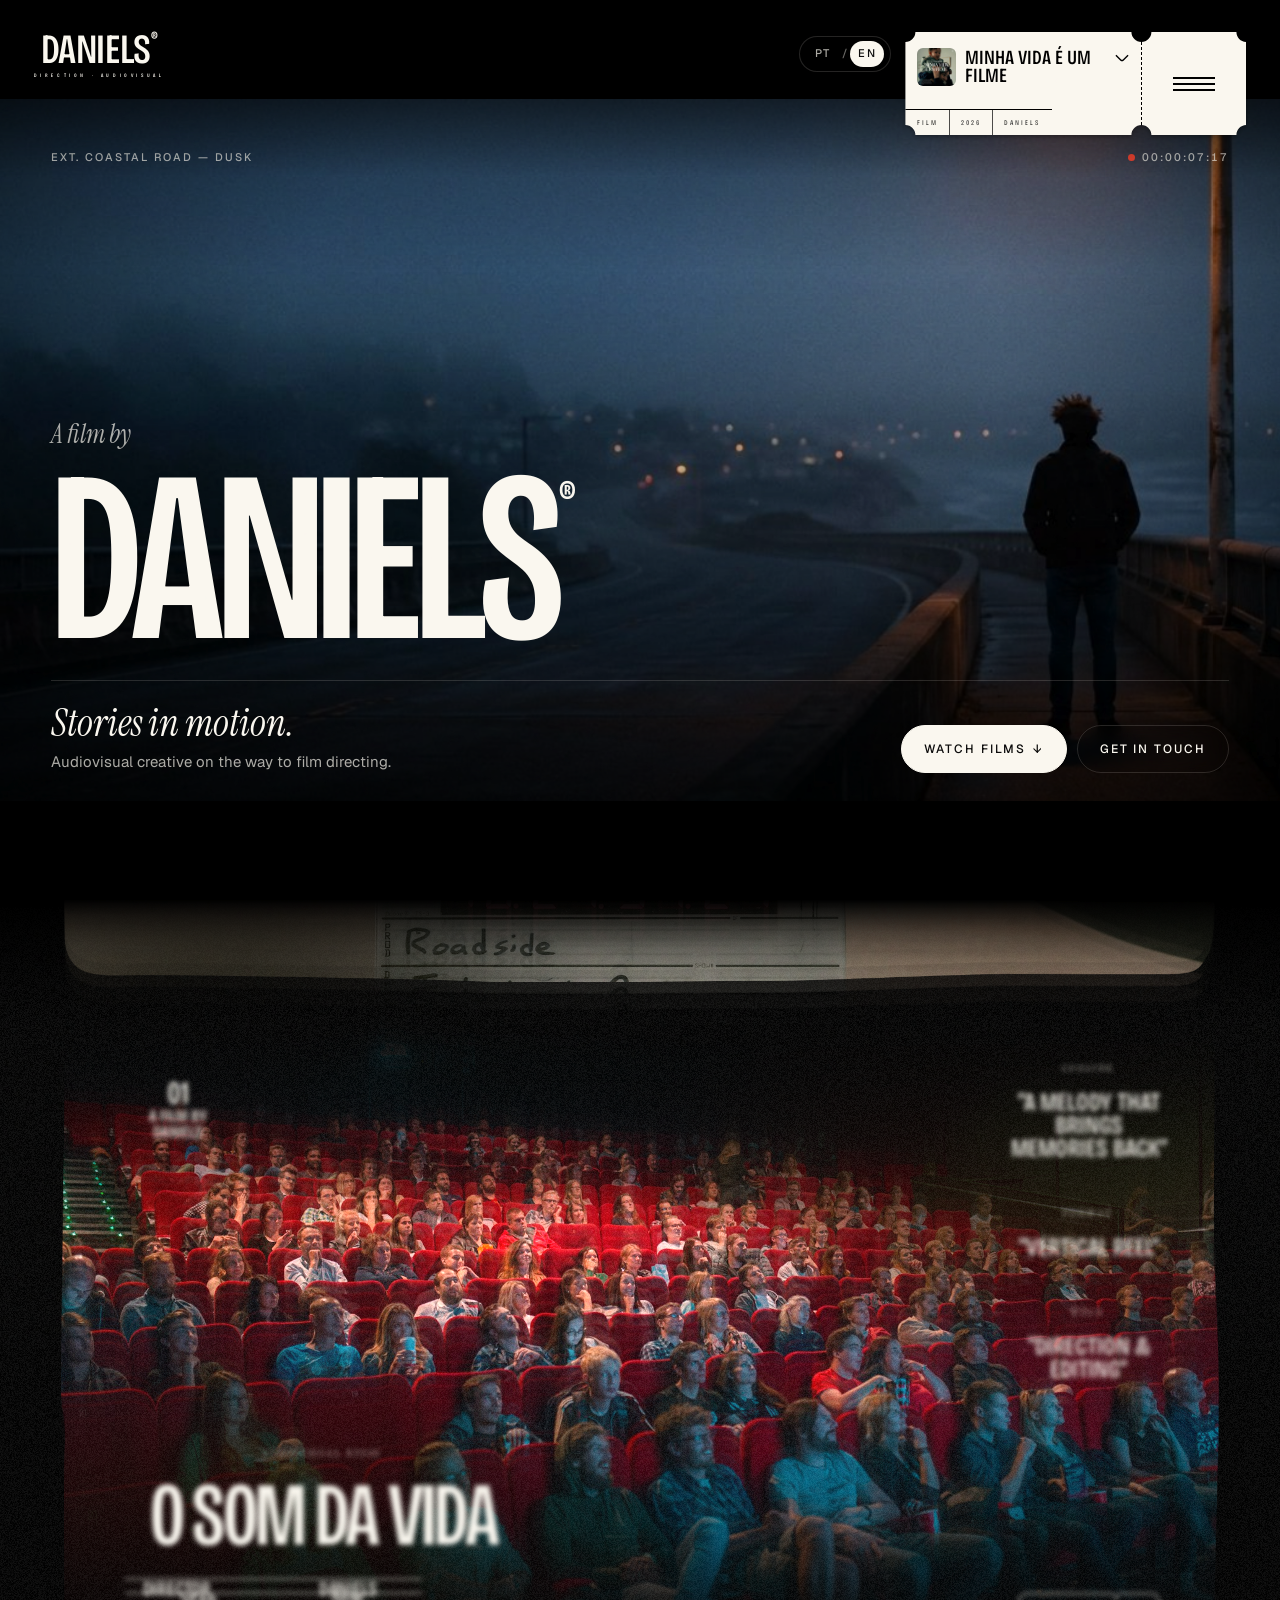
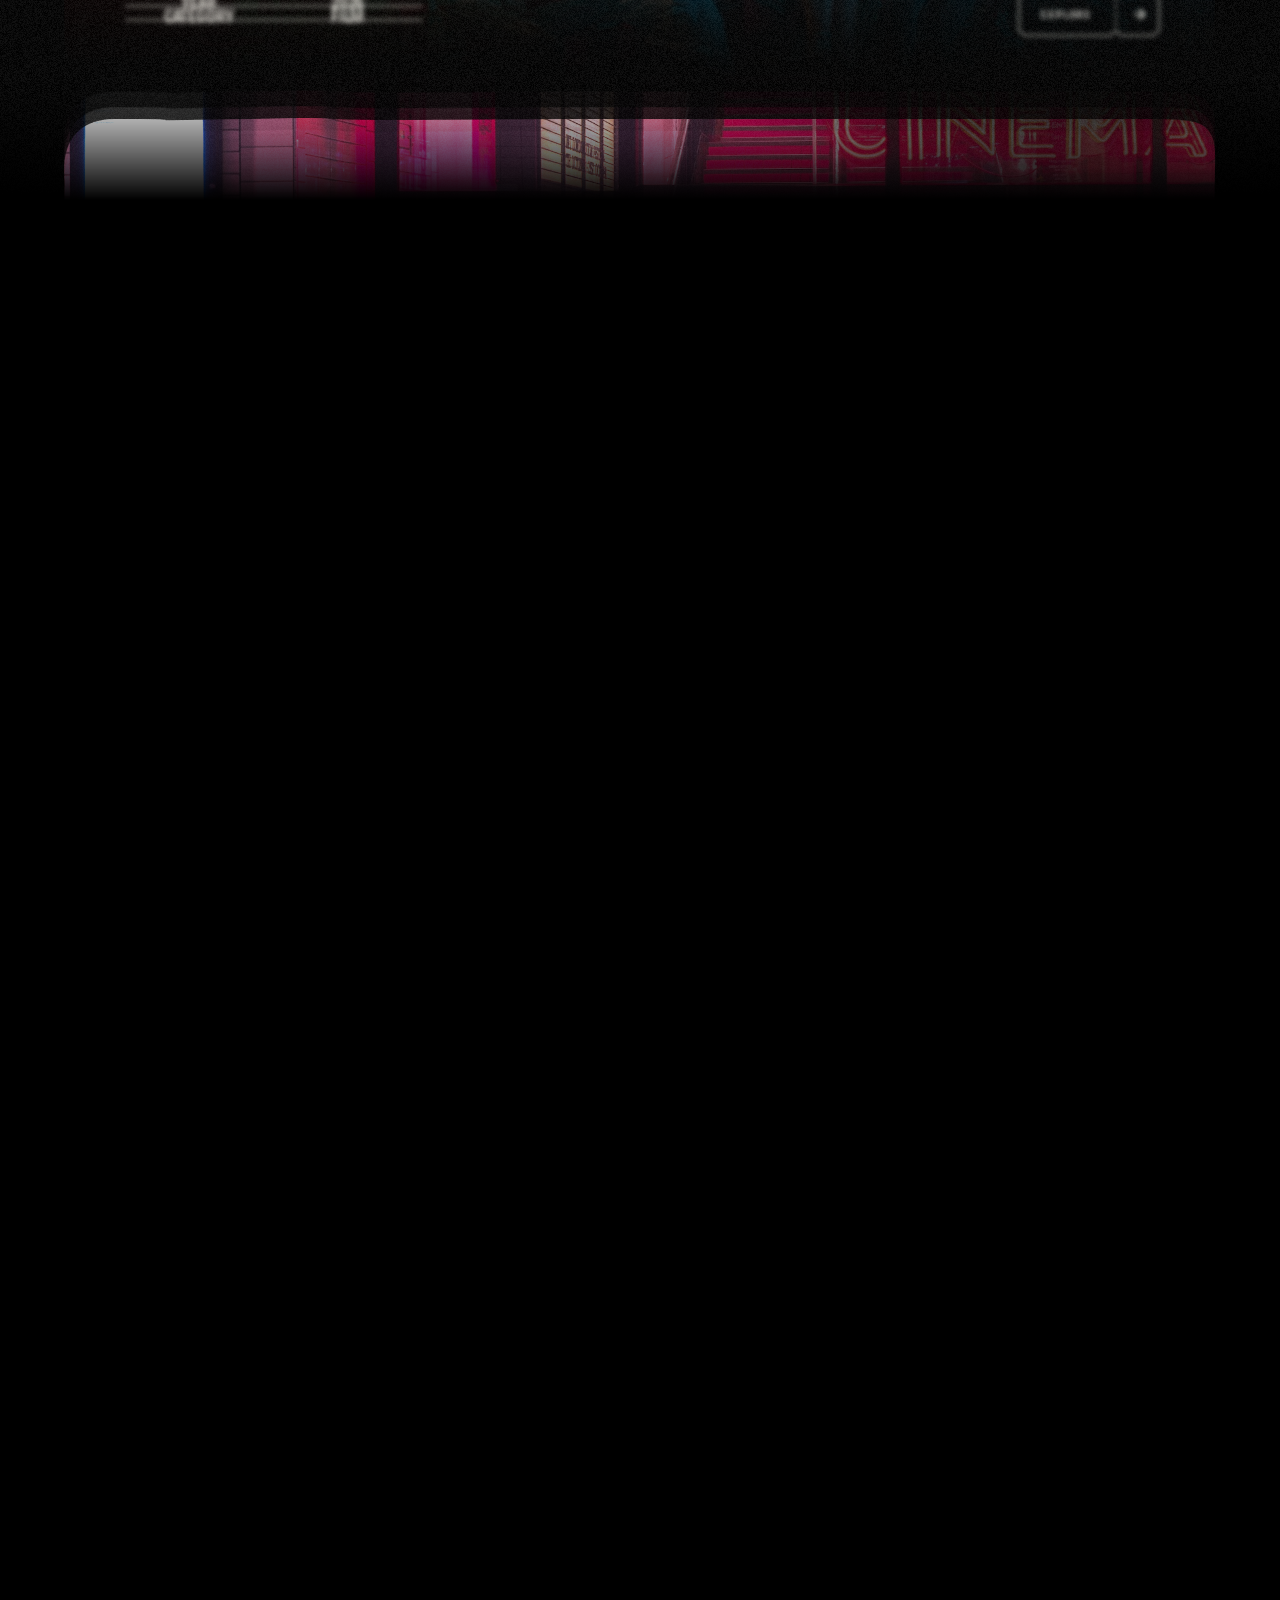
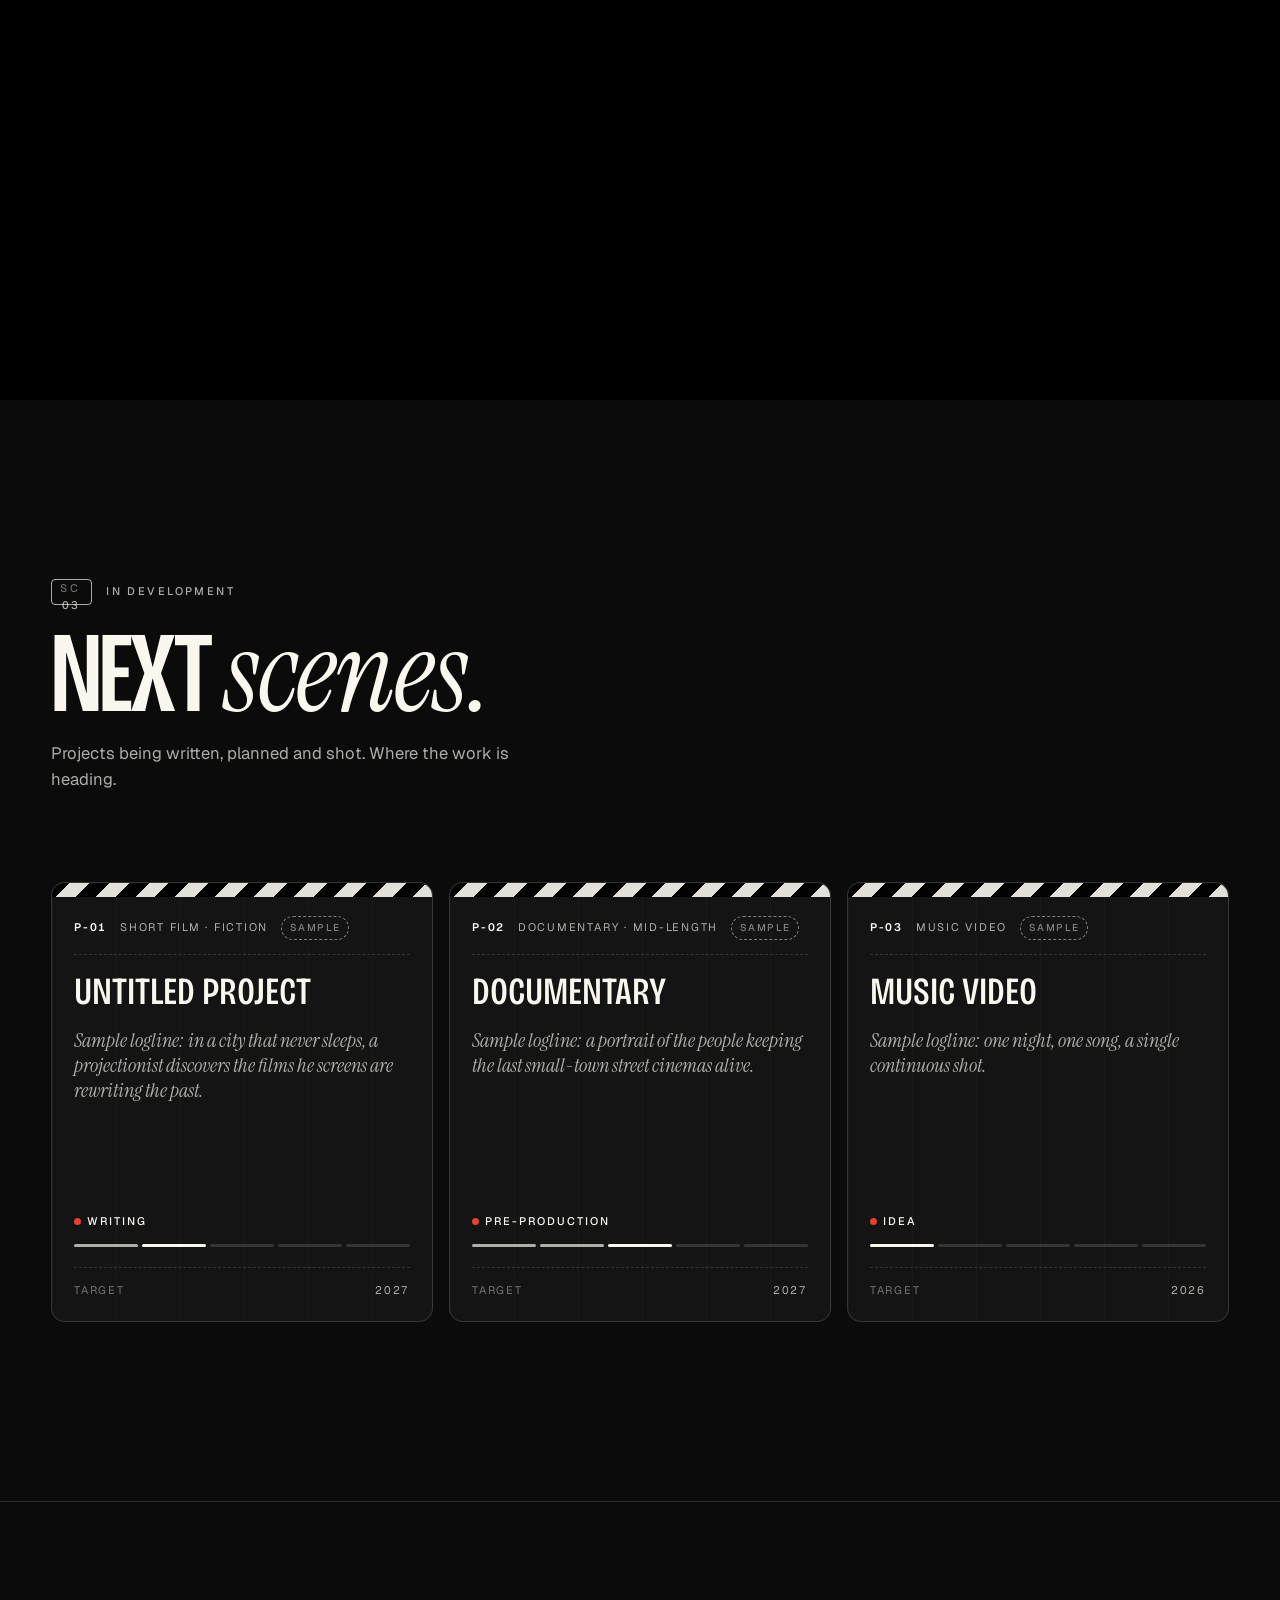
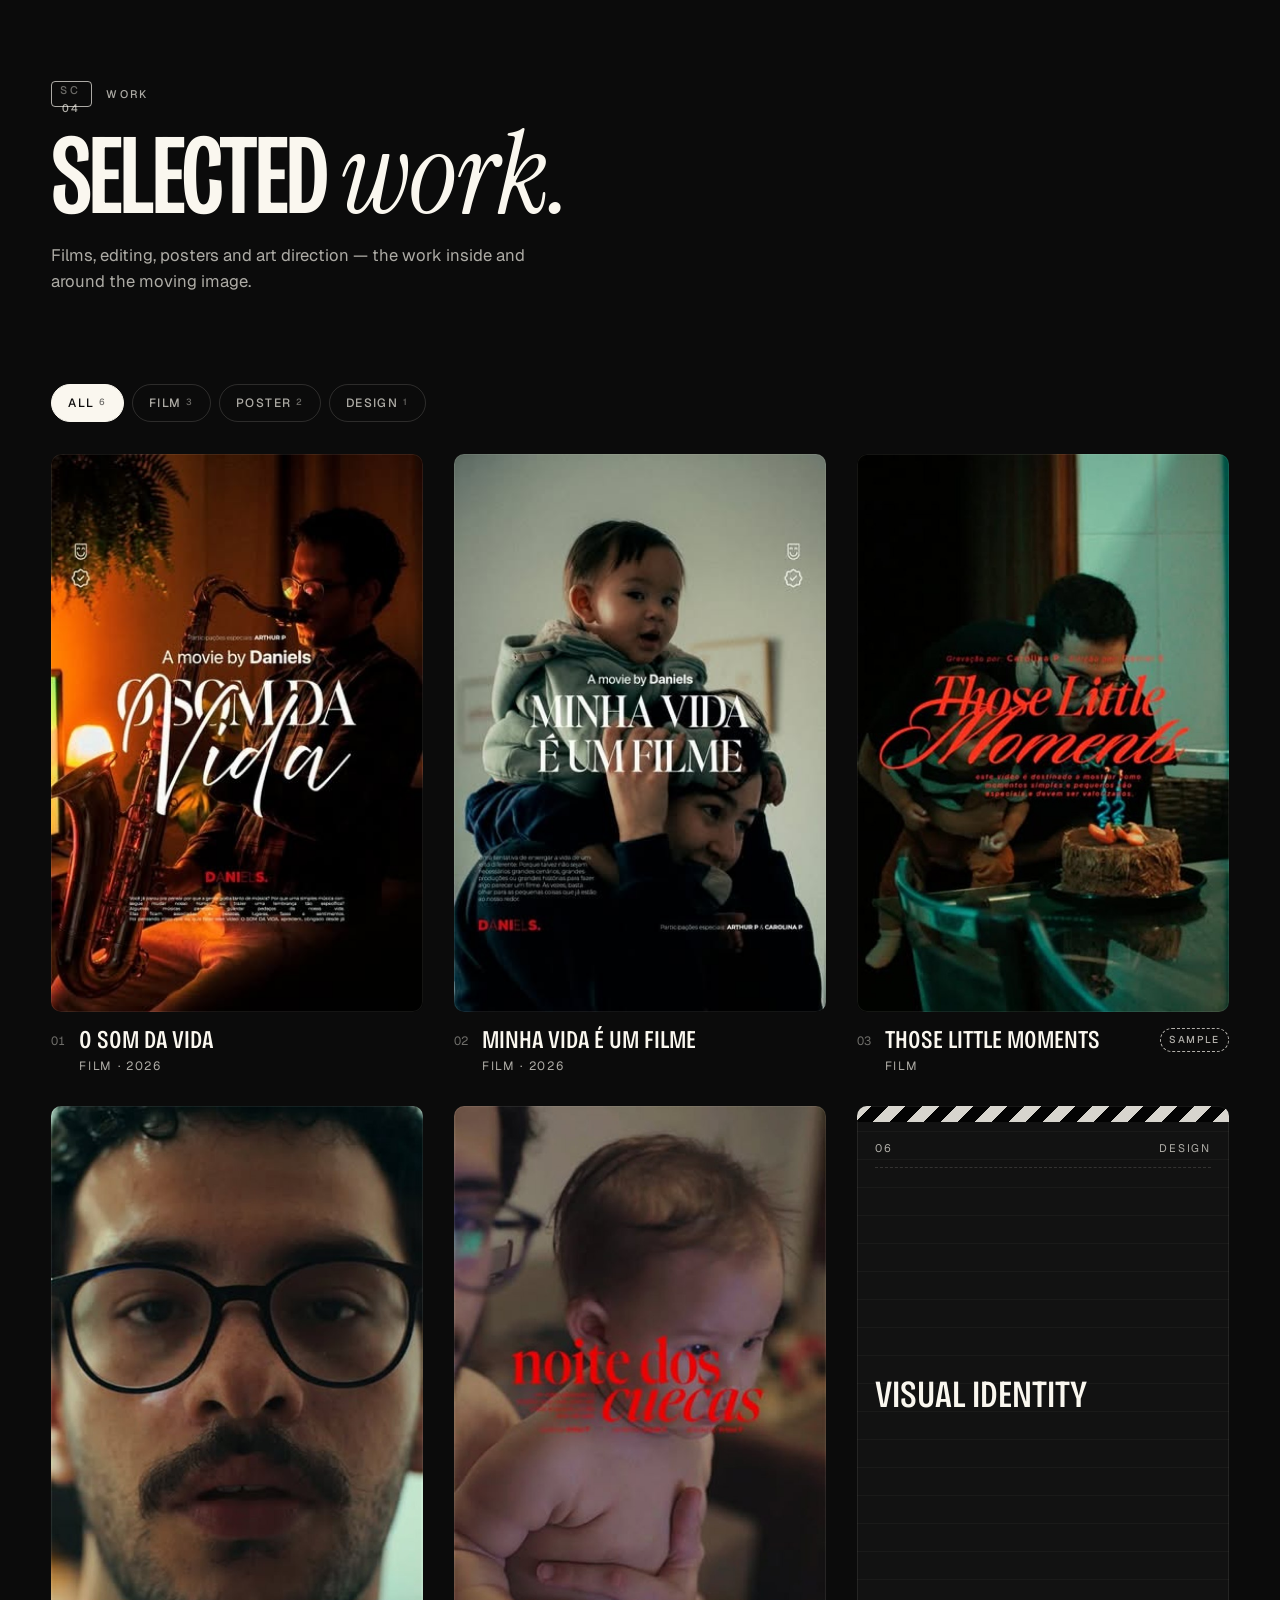
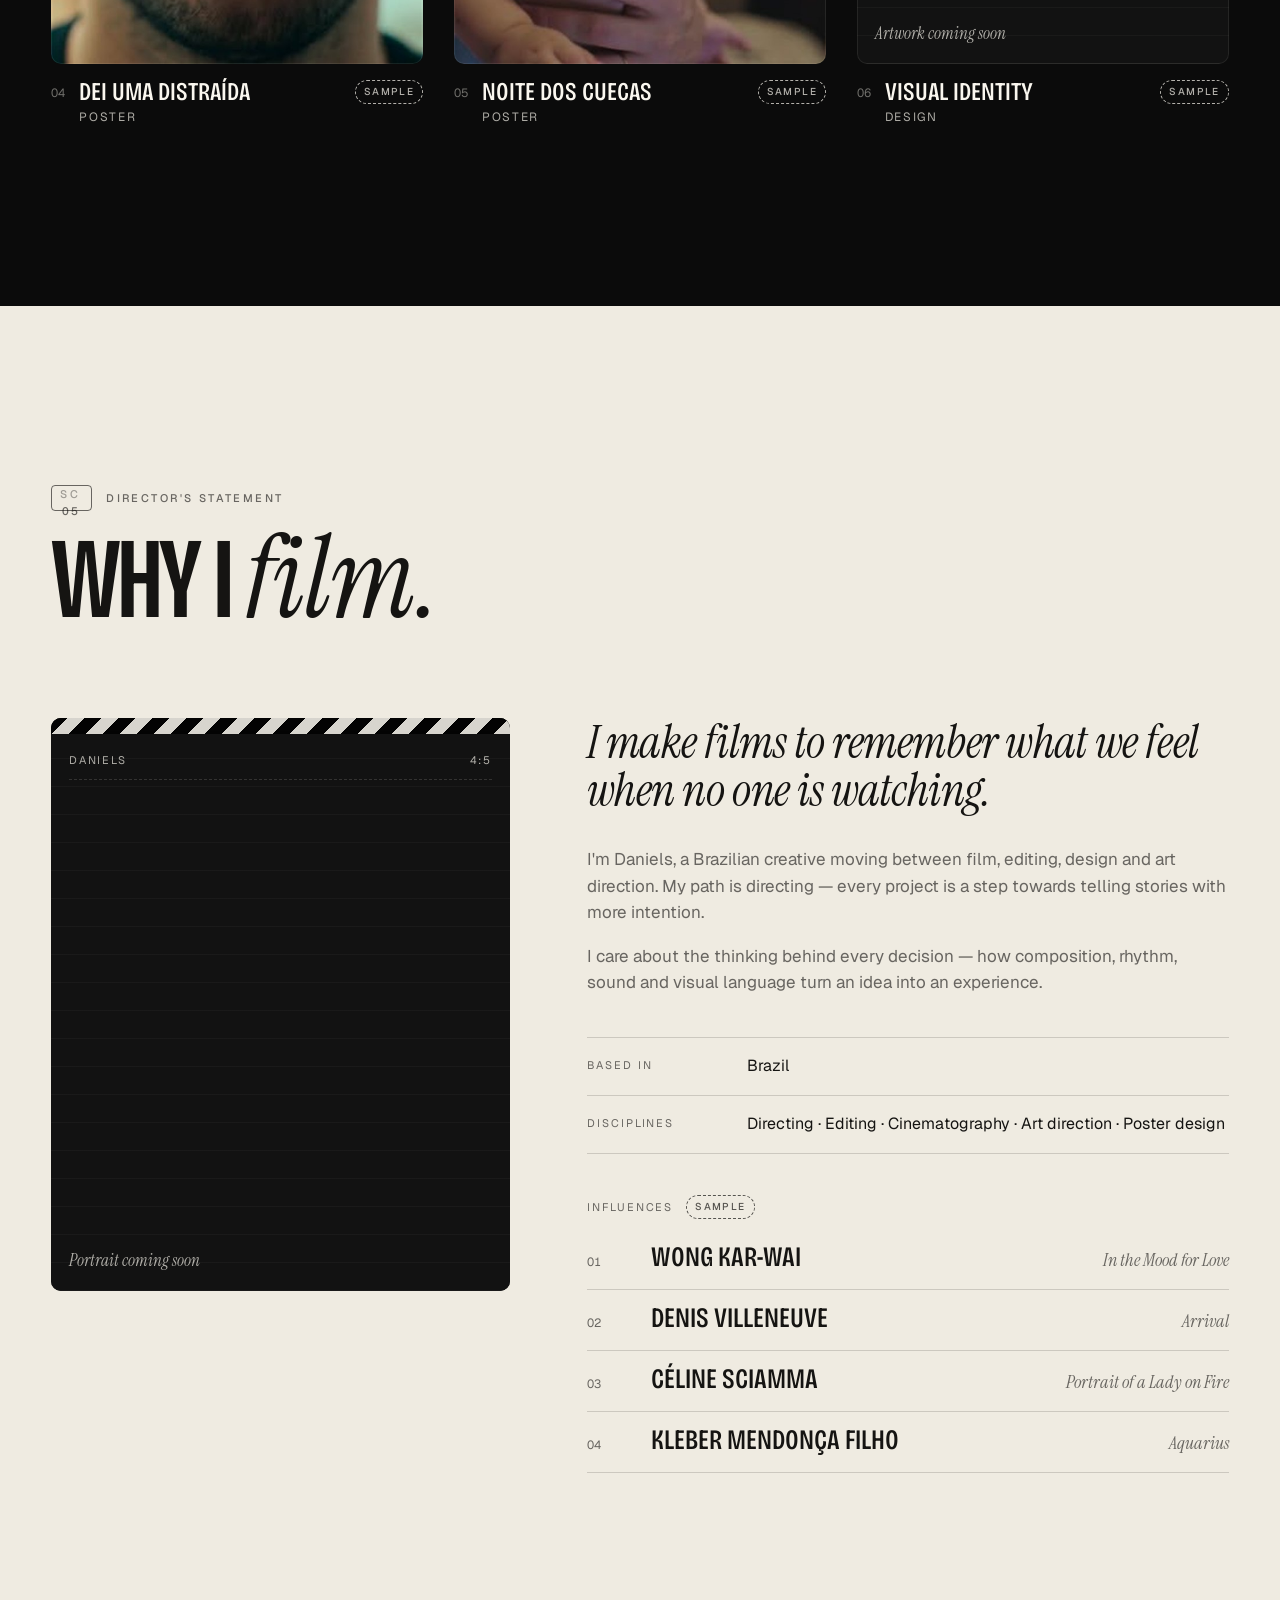
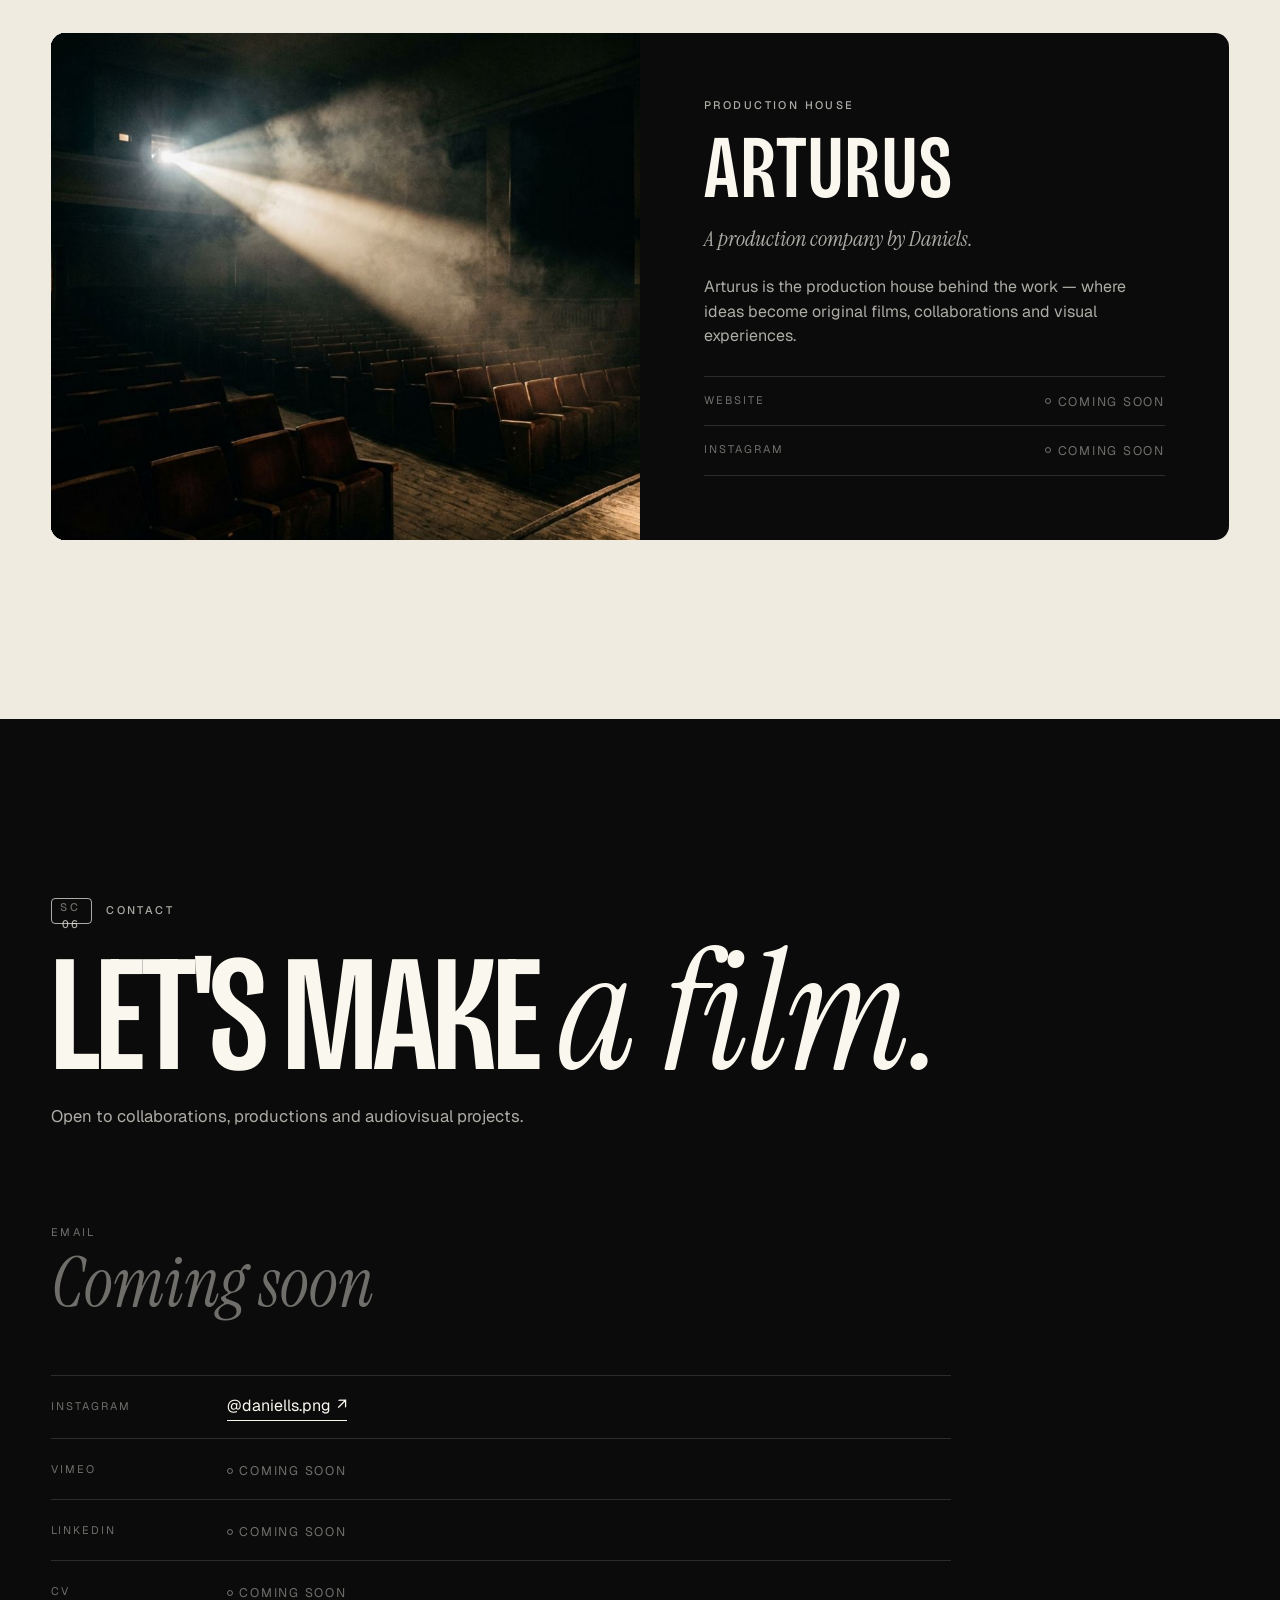
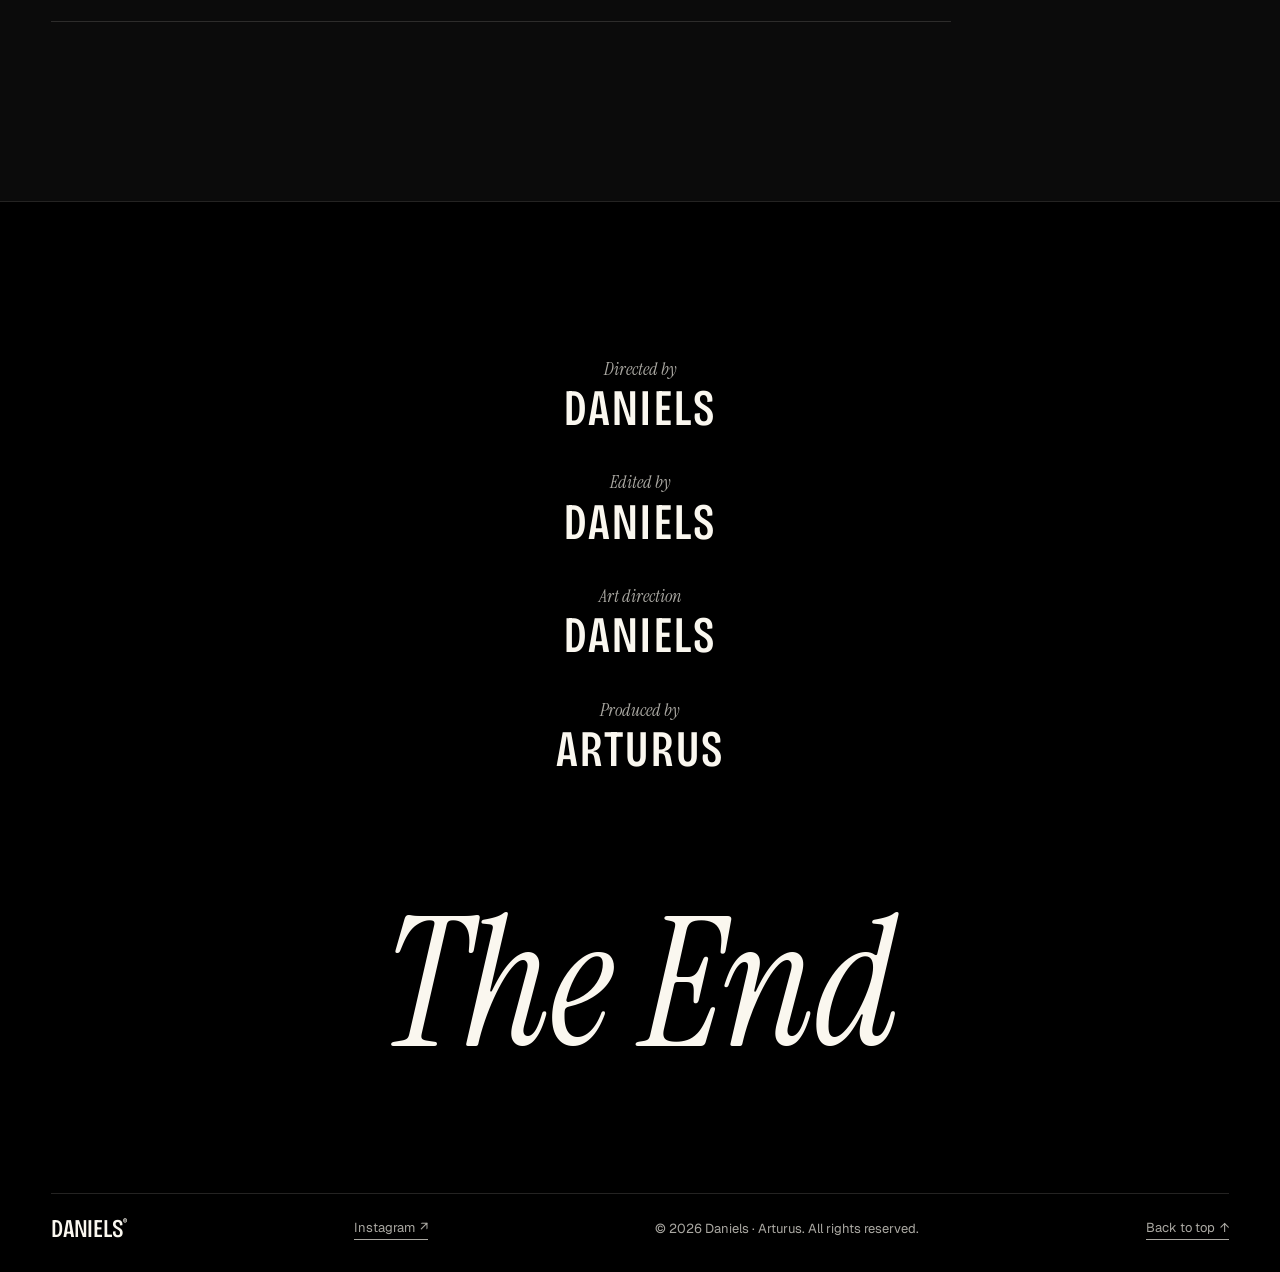
==== commit 8a75c71b: "Restructure site as a film: bilingual PT/EN, opening title, in-development, statement, end credits" ====
--- a/index.html
+++ b/index.html
@@ -1,91 +1,79 @@
 <!doctype html>
-<html lang="en">
+<html lang="pt-BR">
 <head>
   <meta charset="utf-8">
   <meta name="viewport" content="width=device-width, initial-scale=1, viewport-fit=cover">
-  <title>DANIELS® — Creative · Audiovisual · Storytelling</title>
-  <meta name="description" content="DANIELS® is a Brazilian creative working across film, editing, design and art direction. Stories in motion — transforming ideas into visual experiences.">
-  <meta name="theme-color" content="#111111">
+  <title>DANIELS® — Direção · Audiovisual · Narrativa</title>
+  <meta name="description" content="DANIELS® é um criativo brasileiro a caminho da direção de cinema — filmes, edição, design e direção de arte.">
+  <meta name="theme-color" content="#0b0b0b">
   <meta name="color-scheme" content="dark">
 
   <!-- Social sharing -->
   <meta property="og:type" content="website">
   <meta property="og:site_name" content="DANIELS®">
   <meta property="og:title" content="DANIELS® — Stories in motion.">
-  <meta property="og:description" content="Creative · Audiovisual · Storytelling. Film, editing, design and art direction.">
-  <meta property="og:image" content="assets/img/og-image.jpg">
+  <meta property="og:description" content="Direction · Audiovisual · Storytelling. Films, editing, design and art direction.">
+  <meta property="og:url" content="https://danielspng.github.io/DANIELS/">
+  <meta property="og:image" content="https://danielspng.github.io/DANIELS/assets/img/og-image.jpg">
   <meta property="og:image:width" content="1200">
   <meta property="og:image:height" content="630">
   <meta name="twitter:card" content="summary_large_image">
-  <meta name="twitter:title" content="DANIELS® — Stories in motion.">
-  <meta name="twitter:description" content="Creative · Audiovisual · Storytelling.">
-  <meta name="twitter:image" content="assets/img/og-image.jpg">
+  <meta name="twitter:image" content="https://danielspng.github.io/DANIELS/assets/img/og-image.jpg">
+  <link rel="alternate" hreflang="pt-BR" href="https://danielspng.github.io/DANIELS/?lang=pt">
+  <link rel="alternate" hreflang="en" href="https://danielspng.github.io/DANIELS/?lang=en">
 
   <link rel="icon" href="assets/favicon.svg" type="image/svg+xml">
   <link rel="preload" as="image" href="assets/img/hero-still.jpg" fetchpriority="high">
 
   <link rel="preconnect" href="https://fonts.googleapis.com">
   <link rel="preconnect" href="https://fonts.gstatic.com" crossorigin>
-  <link rel="stylesheet" href="https://fonts.googleapis.com/css2?family=Geist:wght@300;400;500;600&family=Instrument+Serif:ital@0;1&family=Bricolage+Grotesque:opsz,wdth,wght@12..96,75..100,300..700&family=Cinzel:wght@400;500&display=swap">
+  <link rel="stylesheet" href="https://fonts.googleapis.com/css2?family=Geist:wght@300;400;500;600&family=Instrument+Serif:ital@0;1&family=Bricolage+Grotesque:opsz,wdth,wght@12..96,75..100,300..700&display=swap">
   <link rel="stylesheet" href="css/style.css">
   <link rel="stylesheet" href="css/featured.css">
 </head>
-<body class="page-home">
-  <a class="skip-link" href="#main">Skip to content</a>
+<body class="page-home" data-home>
+  <a class="skip-link" href="#main" data-i18n="skip">Pular para o conteúdo</a>
 
-  <!-- 01 — HEADER -->
-  <header class="site-header" data-header>
-    <div class="site-header__inner">
-      <a class="wordmark" href="#top" aria-label="DANIELS — back to top">DANIELS<sup>®</sup></a>
-
-      <nav class="nav" aria-label="Primary">
-        <button class="nav__toggle" type="button" aria-expanded="false" aria-controls="nav-list" data-nav-toggle>
-          <span class="nav__toggle-label">Menu</span>
-        </button>
-        <ul class="nav__list" id="nav-list" data-nav-list>
-          <li><a href="#featured">Films</a></li>
-          <li><a href="#work">Work</a></li>
-          <li><a href="#about">About</a></li>
-          <li><a href="#arturus">Arturus</a></li>
-          <li><a href="#contact">Contact</a></li>
-        </ul>
-      </nav>
-    </div>
-  </header>
+  <header class="hd" data-header></header>
 
   <main id="main">
 
-    <!-- 02 — HERO -->
+    <!-- 01 — OPENING TITLE -->
     <section class="hero" id="top" aria-labelledby="hero-title" data-hero>
       <div class="hero__media" data-hero-media>
         <img class="hero__poster" src="assets/img/hero-still.jpg" alt="" width="1376" height="768" fetchpriority="high" decoding="async" data-hero-poster>
-        <!-- The <video> is injected by main.js only when a source is configured in js/data.js -->
       </div>
       <div class="hero__shade" aria-hidden="true"></div>
+      <div class="hero__bar hero__bar--top" aria-hidden="true"></div>
+      <div class="hero__bar hero__bar--bottom" aria-hidden="true"></div>
+
+      <div class="hero__slate" aria-hidden="true">
+        <span data-hero-scene></span>
+        <span class="hero__tc"><i class="hero__rec"></i><span data-hero-tc>00:00:00:00</span></span>
+      </div>
 
       <div class="hero__content">
-        <p class="eyebrow hero__label">Creative · Audiovisual · Storytelling</p>
+        <p class="hero__kicker" data-i18n="hero.kicker">Um filme de</p>
         <h1 class="hero__title" id="hero-title">DANIELS<sup>®</sup></h1>
         <div class="hero__foot">
           <div class="hero__copy">
-            <p class="hero__headline">Stories in motion.</p>
-            <p class="hero__desc">Transforming ideas into visual experiences.</p>
+            <p class="hero__tag" data-i18n="hero.tag">Histórias em movimento.</p>
+            <p class="hero__sub" data-i18n="hero.sub">Criativo audiovisual a caminho da direção de cinema.</p>
           </div>
-          <a class="hero__cta textlink" href="#featured">Explore my work <span aria-hidden="true">↓</span></a>
+          <div class="hero__ctas">
+            <a class="btn btn--solid" href="#films"><span data-i18n="hero.cta">Ver filmes</span> <span aria-hidden="true">↓</span></a>
+            <a class="btn" href="#contact" data-i18n="hero.cta2">Fale comigo</a>
+          </div>
         </div>
       </div>
 
-      <p class="hero__caption" data-hero-caption></p>
-      <button class="hero__playback" type="button" hidden data-hero-playback aria-label="Pause background video">Pause</button>
+      <button class="hero__playback" type="button" hidden data-hero-playback></button>
     </section>
 
-    <!-- 02.5 — FEATURED FILMS (CINEMATIC FILM REEL — VERTICAL SCROLL) -->
-    <section class="sf-reel" id="featured" data-sf aria-label="Featured Films">
+    <!-- 02 — FILMS (siena-style roll) -->
+    <section class="sf-reel" id="films" data-sf data-i18n-aria="nav.films" aria-label="Filmes">
       <div class="sf-stage" data-sf-stage>
-        <!-- WebGL frames + film post-processing (js/featured.js) -->
         <canvas class="sf-canvas" data-sf-canvas aria-hidden="true"></canvas>
-
-        <!-- Looping film roll (DOM overlay: titles, specs, reviews) -->
         <div class="sf-roll" data-sf-roll></div>
 
         <div class="sf-grad" aria-hidden="true"></div>
@@ -93,108 +81,93 @@
         <div class="sf-hit sf-hit--prev" data-sf-hit="prev" aria-hidden="true"></div>
         <div class="sf-hit sf-hit--next" data-sf-hit="next" aria-hidden="true"></div>
 
-        <!-- Top bar: wordmark & ticket nav -->
-        <div class="sf-topbar">
-          <a class="sf__logo" href="#top">DANIELS<sup>®</sup><small>CREATIVE · AUDIOVISUAL</small></a>
-          <div class="sf-tk" data-sf-ticket></div>
-        </div>
-
-        <!-- EXPLORE cursor -->
         <div class="sf-cursor" data-sf-cursor aria-hidden="true">
           <div class="sf-cursor__w">
             <span class="sf-cursor__arrow sf-cursor__arrow--up"><svg viewBox="0 0 35 23"><path d="M2 21 17.5 3 33 21" fill="none" stroke="currentColor" stroke-width="2"/></svg></span>
             <span class="sf-cursor__circle"></span>
-            <span class="sf-cursor__tx"><span>EXPLORE</span></span>
+            <span class="sf-cursor__tx"><span data-i18n="films.explore">Explorar</span></span>
             <span class="sf-cursor__arrow sf-cursor__arrow--down"><svg viewBox="0 0 35 23"><path d="M2 21 17.5 3 33 21" fill="none" stroke="currentColor" stroke-width="2"/></svg></span>
           </div>
         </div>
       </div>
     </section>
 
-    <!-- 03 — SELECTED WORK -->
-    <section class="section work" id="work" aria-labelledby="work-title">
+    <!-- 03 — IN DEVELOPMENT -->
+    <section class="section dev" id="development" aria-labelledby="dev-title">
       <div class="container">
-        <header class="section-head">
-          <p class="eyebrow section-head__label">Selected work</p>
-          <div class="section-head__main">
-            <h2 class="section-head__title" id="work-title">Selected works.</h2>
-            <p class="section-head__intro">Films, visual concepts, and creative projects built around different ideas and perspectives.</p>
-          </div>
+        <header class="shead" data-reveal>
+          <p class="shead__k"><span class="shead__n">03</span><span data-i18n="dev.kicker">Em desenvolvimento</span></p>
+          <h2 class="shead__title" id="dev-title" data-i18n-html="dev.title">Próximas <em>cenas.</em></h2>
+          <p class="shead__intro" data-i18n="dev.intro"></p>
         </header>
-
-        <div class="filters" data-filters hidden></div>
-        <ol class="poster-grid" data-project-grid></ol>
-        <noscript><p class="noscript">Enable JavaScript to view the project gallery.</p></noscript>
+        <ol class="dev__list" data-dev-list></ol>
       </div>
     </section>
 
-    <!-- 04 — DESIGN & ART DIRECTION -->
-    <section class="section design" id="design" aria-labelledby="design-title">
+    <!-- 04 — WORK -->
+    <section class="section work" id="work" aria-labelledby="work-title">
       <div class="container">
-        <header class="section-head section-head--design">
-          <p class="eyebrow section-head__label">Design &amp; Art Direction</p>
-          <div class="section-head__main">
-            <h2 class="section-head__title design__title" id="design-title">Beyond the <em>frame.</em></h2>
-            <p class="section-head__intro">Posters, visual identities, campaign artwork, layouts and visual experiments — the work that happens around and outside the moving image.</p>
-          </div>
+        <header class="shead" data-reveal>
+          <p class="shead__k"><span class="shead__n">04</span><span data-i18n="work.kicker">Trabalhos</span></p>
+          <h2 class="shead__title" id="work-title" data-i18n-html="work.title">Trabalhos <em>selecionados.</em></h2>
+          <p class="shead__intro" data-i18n="work.intro"></p>
         </header>
-
-        <div class="design-grid" data-design-grid></div>
+        <div class="filters" data-filters role="group"></div>
+        <ol class="grid" data-work-grid></ol>
+        <noscript><p class="noscript">Enable JavaScript to view the gallery.</p></noscript>
       </div>
     </section>
 
-    <!-- 05 — ABOUT -->
-    <section class="section about" id="about" aria-labelledby="about-title">
-      <div class="container about__grid">
-        <figure class="about__portrait" data-portrait>
-          <!-- Filled by main.js from SITE.about.portrait -->
-        </figure>
+    <!-- 05 — DIRECTOR'S STATEMENT + ARTURUS -->
+    <section class="section st" id="statement" aria-labelledby="st-title" data-paper>
+      <div class="container">
+        <header class="shead" data-reveal>
+          <p class="shead__k"><span class="shead__n">05</span><span data-i18n="st.kicker">Director's statement</span></p>
+          <h2 class="shead__title" id="st-title" data-i18n-html="st.title">Por que eu <em>filmo.</em></h2>
+        </header>
 
-        <div class="about__body">
-          <p class="eyebrow">About Daniels</p>
-          <h2 class="about__title" id="about-title">The person behind the images.</h2>
+        <div class="st__grid">
+          <figure class="st__portrait" data-portrait data-reveal></figure>
+          <div class="st__body" data-reveal>
+            <p class="st__lead" data-st-lead></p>
+            <div class="st__text" data-st-text></div>
+            <dl class="facts" data-st-facts></dl>
+            <div class="st__influences" data-st-influences></div>
+            <p class="st__cv" data-st-cv></p>
+          </div>
+        </div>
 
-          <!-- Editable copy — can be translated to Portuguese directly here. -->
-          <div class="about__text">
-            <p>I'm Daniels, a Brazilian designer and audiovisual creative interested in cinema, visual storytelling, and the power of images to communicate ideas and emotions.</p>
-            <p>My work moves between film, editing, design, and art direction. I'm interested in the thinking behind every creative decision — how composition, rhythm, sound, and visual language can turn an idea into a meaningful experience.</p>
-            <p>I'm building my practice around creating and directing audiovisual projects while continuing to explore new visual languages and ways of telling stories.</p>
+        <article class="ar" data-reveal aria-labelledby="ar-title">
+          <figure class="ar__media" data-ar-media></figure>
+          <div class="ar__body">
+            <p class="shead__k"><span data-i18n="ar.kicker">Produtora</span></p>
+            <h3 class="ar__title" id="ar-title">ARTURUS</h3>
+            <p class="ar__relation" data-i18n="ar.relation"></p>
+            <p class="ar__text" data-ar-text></p>
+            <ul class="ar__links" data-ar-links></ul>
           </div>
-
-          <dl class="facts" data-about-facts></dl>
-
-          <ul class="about__links" data-about-links></ul>
-        </div>
+        </article>
       </div>
     </section>
 
-    <!-- 06 — ARTURUS -->
-    <section class="arturus" id="arturus" aria-labelledby="arturus-title">
-      <div class="arturus__grid">
-        <div class="arturus__body">
-          <p class="eyebrow arturus__label">Production house · Original projects · Films</p>
-          <h2 class="arturus__title" id="arturus-title">ARTURUS</h2>
-          <p class="arturus__relation">A production company by Daniels.</p>
-          <p class="arturus__text">Arturus is a space for developing audiovisual projects, original films, and creative collaborations. It represents the production side of the work — where ideas become films and visual experiences.</p>
-          <ul class="arturus__links" data-arturus-links></ul>
-        </div>
-        <figure class="arturus__media" data-arturus-media></figure>
-      </div>
-    </section>
-
-    <!-- 07 — CONTACT -->
-    <section class="section contact" id="contact" aria-labelledby="contact-title">
+    <!-- 06 — CONTACT -->
+    <section class="section ct" id="contact" aria-labelledby="ct-title">
       <div class="container">
-        <p class="eyebrow">Contact</p>
-        <h2 class="contact__title" id="contact-title">Let's create something <em>meaningful.</em></h2>
-        <p class="contact__intro">Open to creative opportunities, collaborations, and audiovisual projects.</p>
-        <ul class="contact__list" data-contact-list></ul>
+        <header class="shead shead--wide" data-reveal>
+          <p class="shead__k"><span class="shead__n">06</span><span data-i18n="ct.kicker">Contato</span></p>
+          <h2 class="shead__title ct__title" id="ct-title" data-i18n-html="ct.title">Vamos fazer <em>um filme.</em></h2>
+          <p class="shead__intro" data-i18n="ct.intro"></p>
+        </header>
+        <div class="ct__main" data-ct-main data-reveal></div>
+        <ul class="ct__list" data-ct-list data-reveal></ul>
       </div>
     </section>
   </main>
 
-  <!-- 08 — FOOTER -->
+  <!-- 07 — END CREDITS -->
   <footer class="site-footer" data-footer></footer>
+
+  <div class="grain" aria-hidden="true"></div>
 
   <script src="js/data.js"></script>
   <script src="js/common.js"></script>
--- a/css/style.css
+++ b/css/style.css
@@ -1,1509 +1,726 @@
-/* ==========================================================================
-   DANIELS® — Cinema meets editorial design
-   One stylesheet. No frameworks. Dark, restrained, typographic.
-   ========================================================================== */
-
-/* ---------- Tokens ---------- */
+﻿/* ==========================================================================
+   DANIELSÂ® â€” design system
+   Cinema meets editorial: condensed title cards, serif italics for voice,
+   letterbox frames, slates, end credits. Dark theatre with one "script page".
+   ========================================================================== */
+
+/* ---------- tokens ---------- */
 :root {
-  --bg: #111111;
-  --bg-deep: #0c0c0c;
-  --surface: #202020;
-  --ink: #F0EEE8;
-  --ink-2: rgba(240, 238, 232, .86);
-  --muted: #8d8a84;
-  --muted-2: #5f5d59;
-  --line: rgba(240, 238, 232, .14);
-  --bronze: #A98B68;
-
-  --paper: #F0EEE8;
-  --paper-2: #E4E1D9;
-  --paper-ink: #161616;
-  --paper-muted: #6d6a64;
-  --paper-line: rgba(22, 22, 22, .16);
-
-  --sans: "Geist", ui-sans-serif, system-ui, -apple-system, "Segoe UI", Roboto, "Helvetica Neue", Arial, sans-serif;
-  --serif: "Instrument Serif", "Iowan Old Style", Georgia, "Times New Roman", serif;
-
-  --gutter: clamp(20px, 4vw, 56px);
-  --max: 1440px;
-  --header-h: 72px;
-  --section-y: clamp(104px, 14vw, 200px);
-  --ease: cubic-bezier(.2, .7, .2, 1);
-}
-
-/* ---------- Base ---------- */
+  --bg: #0b0b0b;
+  --bg-2: #141414;
+  --ink: #faf7ef;
+  --ink-2: rgba(250, 247, 239, .68);
+  --ink-3: rgba(250, 247, 239, .42);
+  --line: rgba(250, 247, 239, .14);
+  --paper: #efebe1;
+  --paper-ink: #151412;
+  --paper-ink-2: rgba(21, 20, 18, .62);
+  --paper-line: rgba(21, 20, 18, .16);
+  --accent: #c8a46e;
+  --rec: #e5412f;
+
+  --f-body: "Geist", system-ui, -apple-system, "Segoe UI", sans-serif;
+  --f-display: "Bricolage Grotesque", "Arial Narrow", Arial, sans-serif;
+  --f-serif: "Instrument Serif", "Times New Roman", serif;
+
+  --gutter: clamp(16px, 4vw, 56px);
+  --max: 1600px;
+  --hd-h: 103px;
+  --ease: cubic-bezier(.23, 1, .32, 1);
+  --ease-io: cubic-bezier(.77, 0, .175, 1);
+}
+
+/* ---------- reset ---------- */
 *, *::before, *::after { box-sizing: border-box; }
-html {
-  -webkit-text-size-adjust: 100%;
-  text-size-adjust: 100%;
-  scroll-padding-top: var(--header-h);
-}
-@media (prefers-reduced-motion: no-preference) { html { scroll-behavior: smooth; } }
+html { -webkit-text-size-adjust: 100%; scroll-behavior: smooth; }
 html.no-scroll { overflow: hidden; }
-
 body {
   margin: 0;
   background: var(--bg);
   color: var(--ink);
-  font-family: var(--sans);
+  font-family: var(--f-body);
   font-size: 16px;
-  line-height: 1.6;
-  font-weight: 400;
+  line-height: 1.55;
   -webkit-font-smoothing: antialiased;
   -moz-osx-font-smoothing: grayscale;
   text-rendering: optimizeLegibility;
-  overflow-x: hidden;
-}
-img, video, iframe { display: block; max-width: 100%; }
-h1, h2, h3, p, figure, dl, dd, ul, ol { margin: 0; padding: 0; }
-ul, ol { list-style: none; }
-a { color: inherit; text-decoration: none; }
-button { font: inherit; color: inherit; background: none; border: 0; padding: 0; cursor: pointer; }
-em { font-style: normal; }
-sup { line-height: 0; }
+}
+img, video, svg { display: block; max-width: 100%; }
+h1, h2, h3, p, ul, ol, dl, dd, figure { margin: 0; }
+ul, ol { padding: 0; list-style: none; }
+a { color: inherit; }
+button { font: inherit; color: inherit; }
 [hidden] { display: none !important; }
-::selection { background: var(--bronze); color: var(--bg); }
-
-:focus-visible { outline: 1px solid var(--bronze); outline-offset: 4px; }
-
+::selection { background: var(--ink); color: var(--bg); }
+:focus-visible { outline: 2px solid var(--accent); outline-offset: 3px; }
+
+.container { width: 100%; max-width: var(--max); margin-inline: auto; padding-inline: var(--gutter); }
 .sr-only {
   position: absolute; width: 1px; height: 1px; padding: 0; margin: -1px;
   overflow: hidden; clip: rect(0 0 0 0); white-space: nowrap; border: 0;
 }
 .skip-link {
-  position: fixed; left: var(--gutter); top: 12px; z-index: 100;
-  padding: 10px 14px; background: var(--ink); color: var(--bg);
-  font-size: 13px; transform: translateY(-160%); transition: transform .2s;
+  position: fixed; top: 12px; left: 12px; z-index: 200;
+  padding: 10px 16px; background: var(--ink); color: var(--bg);
+  font-size: 13px; text-decoration: none; border-radius: 6px;
+  transform: translateY(-160%); transition: transform .3s var(--ease);
 }
 .skip-link:focus { transform: none; }
 
-.container {
-  width: 100%;
-  max-width: var(--max);
-  margin-inline: auto;
-  padding-inline: var(--gutter);
-}
-
-/* ---------- Typographic primitives ---------- */
-.eyebrow {
-  font-size: 11px;
-  line-height: 1.4;
-  font-weight: 500;
-  letter-spacing: .16em;
-  text-transform: uppercase;
-  color: var(--muted);
-}
-
+/* condensed display cut */
+.cond {
+  font-family: var(--f-display);
+  font-stretch: 75%;
+  font-variation-settings: "wdth" 75;
+}
+
+/* ---------- small parts ---------- */
 .textlink {
+  display: inline-flex; align-items: baseline; gap: .35em;
+  text-decoration: none;
+  background: linear-gradient(currentColor, currentColor) 0 100% / 100% 1px no-repeat;
+  padding-bottom: 2px;
+  transition: background-size .5s var(--ease), opacity .3s;
+}
+.textlink:hover { background-size: 0 1px; background-position: 100% 100%; }
+.textlink .arrow { transition: transform .4s var(--ease); }
+.textlink:hover .arrow { transform: translate(2px, -2px); }
+
+.soon {
+  display: inline-flex; align-items: center; gap: .5em;
+  color: var(--ink-3);
+  font-size: .78em; letter-spacing: .14em; text-transform: uppercase;
+}
+.soon::before { content: ""; width: 6px; height: 6px; border-radius: 50%; border: 1px solid currentColor; }
+
+.tag {
+  display: inline-flex; align-items: center;
+  padding: 3px 8px;
+  border: 1px dashed currentColor; border-radius: 999px;
+  font-family: var(--f-body); font-size: 10px; font-weight: 500;
+  letter-spacing: .14em; text-transform: uppercase;
+  opacity: .7; white-space: nowrap; vertical-align: middle;
+}
+
+.btn {
+  display: inline-flex; align-items: center; gap: .6em;
+  height: 48px; padding: 0 22px;
+  border: 1px solid var(--line); border-radius: 999px;
+  color: var(--ink); text-decoration: none;
+  font-size: 12px; font-weight: 500; letter-spacing: .16em; text-transform: uppercase;
+  backdrop-filter: blur(8px); -webkit-backdrop-filter: blur(8px);
+  transition: background .4s var(--ease), color .4s var(--ease), border-color .4s;
+}
+.btn:hover { background: var(--ink); color: var(--bg); border-color: var(--ink); }
+.btn--solid { background: var(--ink); color: var(--bg); border-color: var(--ink); }
+.btn--solid:hover { background: transparent; color: var(--ink); border-color: var(--line); }
+
+/* film grain over everything */
+.grain {
+  position: fixed; inset: -50%; z-index: 90; pointer-events: none;
+  opacity: .06; mix-blend-mode: overlay;
+  background-image: url("data:image/svg+xml,%3Csvg viewBox='0 0 200 200' xmlns='http://www.w3.org/2000/svg'%3E%3Cfilter id='n'%3E%3CfeTurbulence type='fractalNoise' baseFrequency='.85' numOctaves='3' stitchTiles='stitch'/%3E%3C/filter%3E%3Crect width='100%25' height='100%25' filter='url(%23n)'/%3E%3C/svg%3E");
+  animation: grain 1s steps(6) infinite;
+}
+@keyframes grain {
+  0% { transform: translate(0, 0); } 20% { transform: translate(-3%, 2%); } 40% { transform: translate(2%, -3%); }
+  60% { transform: translate(-2%, -1%); } 80% { transform: translate(3%, 3%); } 100% { transform: translate(0, 0); }
+}
+
+/* scroll reveal */
+.js [data-reveal] { opacity: 0; transform: translateY(28px); transition: opacity 1s var(--ease), transform 1.2s var(--ease); }
+.js [data-reveal].is-in { opacity: 1; transform: none; }
+
+/* ==========================================================================
+   HEADER â€” wordmark Â· PT/EN Â· ticket
+   ========================================================================== */
+.hd {
+  position: fixed; inset: 0 0 auto; z-index: 80;
+  pointer-events: none;
+}
+.hd::before {
+  content: ""; position: absolute; inset: 0 0 -40px;
+  background: linear-gradient(#000 0%, rgba(0, 0, 0, .55) 55%, rgba(0, 0, 0, 0));
+  opacity: .9; pointer-events: none;
+  transition: opacity .4s;
+}
+.hd.on-paper::before { opacity: 0; }
+.hd.on-paper .hd__logo { color: var(--paper-ink); }
+.hd.on-paper .lang { background: rgba(239, 235, 225, .7); border-color: var(--paper-line); }
+.hd.on-paper .lang span, .hd.on-paper .lang button { color: var(--paper-ink-2); }
+.hd.on-paper .lang button[aria-pressed="true"] { background: var(--paper-ink); color: var(--paper); }
+.hd.on-paper .tk { filter: drop-shadow(0 0 1px rgba(0, 0, 0, .5)); }
+.hd__inner {
   position: relative;
-  display: inline-flex;
-  align-items: baseline;
-  gap: .35em;
-  background-image: linear-gradient(currentColor, currentColor);
-  background-repeat: no-repeat;
-  background-position: 0 100%;
-  background-size: 0% 1px;
-  padding-bottom: 2px;
-  transition: background-size .5s var(--ease), color .3s;
-}
-.textlink:hover, .textlink:focus-visible { background-size: 100% 1px; }
-.textlink .arrow { display: inline-block; transition: transform .4s var(--ease); }
-.textlink:hover .arrow { transform: translate(2px, -2px); }
-
-.pending { color: var(--muted-2); font-size: .92em; }
-.tag {
-  display: inline-block;
-  font-size: 9.5px;
-  font-weight: 500;
-  line-height: 1;
-  letter-spacing: .16em;
-  text-transform: uppercase;
-  color: var(--muted);
-  border: 1px solid var(--line);
-  padding: 4px 6px 3px;
-  vertical-align: middle;
-  white-space: nowrap;
-}
-
-.noscript { color: var(--muted); }
-
-/* ==========================================================================
-   01 — HEADER
-   ========================================================================== */
-.site-header {
-  position: fixed;
-  inset: 0 0 auto 0;
-  z-index: 50;
-  height: var(--header-h);
-  transition: background-color .45s ease, border-color .45s ease;
-  border-bottom: 1px solid transparent;
-}
-.site-header.is-solid {
-  background-color: rgba(17, 17, 17, .96);
-  border-bottom-color: var(--line);
-}
-.site-header__inner {
-  height: 100%;
-  max-width: var(--max);
-  margin-inline: auto;
-  padding-inline: var(--gutter);
-  display: flex;
-  align-items: center;
-  justify-content: space-between;
-}
-.wordmark {
-  font-size: 15px;
-  font-weight: 600;
-  letter-spacing: .02em;
+  display: flex; justify-content: space-between; align-items: flex-start;
+  padding: 2rem 2.1rem 0;
+}
+.hd__logo {
+  pointer-events: auto;
+  display: inline-flex; flex-direction: column; align-items: center;
+  color: var(--ink); text-decoration: none;
+  font-family: var(--f-display); font-stretch: 75%; font-variation-settings: "wdth" 75; font-weight: 500;
+  font-size: 2.6rem; line-height: .85; letter-spacing: -.01em;
+  transition: color .4s;
+}
+.hd__logo sup { font-size: .32em; vertical-align: top; }
+.hd__logo small { margin-top: .35rem; font-size: .325rem; letter-spacing: 3.6px; line-height: 1; }
+
+.hd__right { display: flex; align-items: flex-start; gap: 14px; pointer-events: auto; }
+
+/* language switch */
+.lang {
+  display: flex; align-items: center; gap: 2px;
+  height: 36px; margin-top: 4px; padding: 0 6px;
+  border: 1px solid var(--line); border-radius: 999px;
+  background: rgba(0, 0, 0, .35);
+  backdrop-filter: blur(10px); -webkit-backdrop-filter: blur(10px);
+  font-size: 11px; font-weight: 500; letter-spacing: .14em;
+}
+.lang span { color: var(--ink-3); }
+.lang button {
+  height: 26px; min-width: 34px; padding: 0 8px;
+  border: 0; border-radius: 999px; background: none;
+  color: var(--ink-2); cursor: pointer; letter-spacing: inherit;
+  transition: background .3s, color .3s;
+}
+.lang button:hover { color: var(--ink); }
+.lang button[aria-pressed="true"] { background: var(--ink); color: var(--bg); }
+
+/* ticket */
+.tk {
   position: relative;
-  z-index: 2;
-}
-.wordmark sup { font-size: .55em; font-weight: 400; margin-left: 1px; position: relative; top: -.15em; }
-
-.nav__list { display: flex; gap: clamp(24px, 3vw, 44px); }
-.nav__list a {
-  font-size: 11.5px;
-  font-weight: 500;
-  letter-spacing: .16em;
-  text-transform: uppercase;
-  color: var(--ink-2);
-  padding: 8px 0;
-  transition: color .3s;
-  background-image: linear-gradient(currentColor, currentColor);
-  background-repeat: no-repeat;
-  background-position: 0 calc(100% - 4px);
-  background-size: 0 1px;
-  transition: background-size .45s var(--ease), color .3s;
-}
-.nav__list a:hover, .nav__list a[aria-current="page"] { color: var(--ink); background-size: 100% 1px; }
-.nav__toggle { display: none; }
-
-/* ==========================================================================
-   02 — HERO
+  color: #000;
+  filter: drop-shadow(0 2px 2px rgba(0, 0, 0, .3));
+  font-family: var(--f-display); font-stretch: 75%; font-variation-settings: "wdth" 75; font-weight: 500;
+}
+.tk__body {
+  display: flex; width: 341px; height: 103px; background: var(--ink);
+  -webkit-clip-path: path("M331 0H246C246 5.52344 241.523 10 236 10C230.477 10 226 5.52344 226 0H10C10 5.52344 5.52344 10 0 10V93C5.52344 93 10 97.4766 10 103H226C226 97.4766 230.477 93 236 93C241.523 93 246 97.4766 246 103H331C331 97.4766 335.477 93 341 93V10C335.477 10 331 5.52344 331 0Z");
+  clip-path: path("M331 0H246C246 5.52344 241.523 10 236 10C230.477 10 226 5.52344 226 0H10C10 5.52344 5.52344 10 0 10V93C5.52344 93 10 97.4766 10 103H226C226 97.4766 230.477 93 236 93C241.523 93 246 97.4766 246 103H331C331 97.4766 335.477 93 341 93V10C335.477 10 331 5.52344 331 0Z");
+}
+.tk button { background: none; border: 0; padding: 0; cursor: pointer; font: inherit; color: inherit; }
+.tk__film { display: flex; flex-direction: column; width: 236px; height: 100%; text-align: left; }
+.tk__top {
+  display: flex; gap: .6rem; width: 100%; height: 75%;
+  padding: 1rem .75rem 0; overflow: hidden;
+}
+.tk__thumb {
+  display: flex; flex: none; width: 2.4rem; height: 2.4rem;
+  border-radius: 6px; overflow: hidden; background: #1a1a1a;
+}
+.tk__thumb img { width: 100%; height: 100%; object-fit: cover; }
+.tk__title { flex: 1; font-size: 20px; line-height: .9em; text-transform: uppercase; }
+.tk__chev { display: flex; flex: none; width: 14px; height: 8px; margin-top: .35rem; transition: transform .4s var(--ease); }
+.tk__chev svg { width: 100%; height: 100%; }
+.tk.is-films .tk__chev { transform: rotate(180deg); }
+.tk__bot {
+  display: flex; height: 25%;
+  border-top: 1px solid #000;
+  font-size: .45rem; line-height: 1em; letter-spacing: 2px; text-transform: uppercase;
+}
+.tk__cell { display: flex; justify-content: center; align-items: center; width: 100%; padding: 0 .7rem; opacity: .7; white-space: nowrap; }
+.tk__cell--c { flex: 1; border-left: 1px solid #000; border-right: 1px solid #000; }
+.tk.is-swap .tk__title, .tk.is-swap .tk__thumb, .tk.is-swap .tk__cell { animation: tkSwap .6s var(--ease); }
+@keyframes tkSwap { from { transform: translateY(60%); opacity: 0; } to { transform: none; } }
+.tk__seam { align-self: center; width: 0; height: 80%; border-right: 1px dashed #000; }
+.tk__menu { display: flex; flex: 1; justify-content: center; align-items: center; }
+.tk__lines { display: flex; flex-direction: column; gap: 4px; width: 42px; }
+.tk__lines i { display: block; height: 2px; background: #000; transition: transform .4s var(--ease); }
+.tk.is-menu .tk__lines i:nth-child(1) { transform: translateY(6px) rotate(-45deg) scaleX(.8); }
+.tk.is-menu .tk__lines i:nth-child(2) { transform: scaleX(0); }
+.tk.is-menu .tk__lines i:nth-child(3) { transform: translateY(-6px) rotate(45deg) scaleX(.8); }
+
+.tk__drop, .tk__panel {
+  position: absolute; top: calc(100% + 6px); right: 0; z-index: 2;
+  display: flex; flex-direction: column;
+  width: 341px; max-width: calc(100vw - 2rem);
+  background: var(--ink); color: #000; border-radius: 10px;
+  opacity: 0; visibility: hidden; transform: translateY(-8px);
+  transition: opacity .35s var(--ease), transform .5s var(--ease), visibility 0s .35s;
+}
+.tk__drop.is-open, .tk__panel.is-open {
+  opacity: 1; visibility: visible; transform: none;
+  transition: opacity .35s var(--ease), transform .5s var(--ease);
+}
+.tk__label {
+  padding: .9rem .8rem .5rem;
+  font-family: var(--f-body); font-size: 10px; letter-spacing: .2em; text-transform: uppercase; opacity: .55;
+}
+.tk__item {
+  display: flex; align-items: center; gap: .6rem;
+  padding: .8rem; color: #000; text-decoration: none;
+  border-top: 1px dashed rgba(0, 0, 0, .3);
+  transition: background .3s;
+}
+.tk__item:hover, .tk__item.is-active { background: rgba(0, 0, 0, .06); }
+.tk__item-tx { display: flex; flex: 1; flex-direction: column; gap: .25rem; text-transform: uppercase; }
+.tk__item-tx b { font-size: 18px; font-weight: 500; line-height: .9em; }
+.tk__item-tx small { font-size: .5rem; letter-spacing: 2px; opacity: .7; }
+.tk__item-ar { display: flex; width: 11px; height: 10px; }
+.tk__panel { gap: 1rem; padding: 1.2rem; }
+.tk__nav { display: flex; flex-direction: column; gap: .75rem; }
+.tk__nav a {
+  display: flex; align-items: baseline; gap: .8rem;
+  color: #000; text-decoration: none;
+  font-size: 24px; line-height: .9em; text-transform: uppercase;
+  transition: opacity .25s;
+}
+.tk__nav a:hover { opacity: .5; }
+.tk__nav small { font-family: var(--f-serif); font-size: .6rem; letter-spacing: .2em; opacity: .6; }
+.tk__social {
+  padding-top: .9rem; border-top: 1px dashed rgba(0, 0, 0, .3);
+  color: #000; text-decoration: none;
+  font-size: .55rem; letter-spacing: 2px; text-transform: uppercase;
+}
+
+/* ==========================================================================
+   01 â€” OPENING TITLE
    ========================================================================== */
 .hero {
+  --bar: 0vh;
+  --lb: min(max(40px, (100vh - 100vw / 2.39) / 2), 11vh);
   position: relative;
-  height: 100vh;
-  height: 100svh;
-  min-height: 600px;
-  overflow: hidden;
-  background: #0b0d10;
-  isolation: isolate;
-}
-.hero__media { position: absolute; inset: 0; z-index: -2; }
+  min-height: 100vh; min-height: 100svh;
+  display: flex; align-items: flex-end;
+  overflow: hidden; isolation: isolate;
+  background: #000;
+}
+.hero__media { position: absolute; inset: 0; z-index: -2; transform: scale(1.04); will-change: transform; }
 .hero__poster, .hero__video {
-  position: absolute; inset: 0;
-  width: 100%; height: 100%;
-  object-fit: cover;
-  object-position: var(--focus-d, 60% 50%);
-}
-.hero__video { opacity: 0; transition: opacity 1.4s ease; }
+  position: absolute; inset: 0; width: 100%; height: 100%;
+  object-fit: cover; object-position: var(--focus-d, 50% 50%);
+}
+.hero__video { opacity: 0; transition: opacity 1.2s ease; }
 .hero.has-video .hero__video { opacity: 1; }
-
 .hero__shade {
   position: absolute; inset: 0; z-index: -1;
   background:
-    linear-gradient(90deg, rgba(9, 9, 10, .62) 0%, rgba(9, 9, 10, .18) 52%, rgba(9, 9, 10, 0) 70%),
-    linear-gradient(0deg, rgba(9, 9, 10, .88) 0%, rgba(9, 9, 10, .38) 34%, rgba(9, 9, 10, 0) 58%),
-    linear-gradient(180deg, rgba(9, 9, 10, .5) 0%, rgba(9, 9, 10, 0) 18%);
-}
-/* A static film grain — unifies footage and stills, never animates. */
-.hero__shade::after {
-  content: "";
+    linear-gradient(180deg, rgba(0,0,0,.55) 0%, rgba(0,0,0,0) 30%, rgba(0,0,0,.25) 60%, rgba(0,0,0,.92) 100%),
+    radial-gradient(ellipse at 50% 40%, rgba(0,0,0,0) 40%, rgba(0,0,0,.55) 100%);
+}
+/* letterbox 2.39:1 â€” bars close in slightly as you scroll */
+.hero__bar {
+  position: absolute; left: 0; right: 0; z-index: 1; background: #000;
+  height: calc(var(--lb) + var(--bar));
+  transition: height .1s linear;
+}
+.hero__bar--top { top: 0; }
+.hero__bar--bottom { bottom: 0; }
+
+.hero__slate {
+  position: absolute; z-index: 2;
+  left: var(--gutter); right: var(--gutter);
+  top: calc(max(var(--lb), var(--hd-h) + 32px) + 14px);
+  display: flex; justify-content: space-between; gap: 1rem;
+  color: var(--ink-2);
+  font-size: 11px; font-weight: 500; letter-spacing: .18em; text-transform: uppercase;
+  font-variant-numeric: tabular-nums;
+}
+.hero__tc { display: inline-flex; align-items: center; gap: .6em; }
+.hero__rec { width: 7px; height: 7px; border-radius: 50%; background: var(--rec); animation: rec 1.6s steps(2) infinite; }
+@keyframes rec { 50% { opacity: .15; } }
+
+.hero__content {
+  position: relative; z-index: 2;
+  width: 100%; max-width: var(--max); margin-inline: auto;
+  padding: 0 var(--gutter) calc(var(--lb) + 28px);
+}
+.hero__kicker {
+  margin-bottom: .6rem;
+  font-family: var(--f-serif); font-style: italic;
+  font-size: clamp(1.2rem, 2vw, 1.7rem); color: var(--ink-2);
+}
+.hero__title {
+  font-family: var(--f-display); font-stretch: 75%; font-variation-settings: "wdth" 75; font-weight: 500;
+  font-size: clamp(5rem, 19vw, 19rem); line-height: .78; letter-spacing: -.03em;
+  text-transform: uppercase;
+}
+.hero__title sup { font-size: .14em; vertical-align: top; position: relative; top: .5em; margin-left: .05em; }
+.hero__foot {
+  display: flex; justify-content: space-between; align-items: flex-end; gap: 2rem; flex-wrap: wrap;
+  margin-top: 1.6rem; padding-top: 1.4rem; border-top: 1px solid var(--line);
+}
+.hero__tag { font-family: var(--f-serif); font-style: italic; font-size: clamp(1.6rem, 3vw, 2.4rem); line-height: 1.05; }
+.hero__sub { margin-top: .4rem; color: var(--ink-2); font-size: 15px; }
+.hero__ctas { display: flex; gap: 10px; flex-wrap: wrap; }
+.hero__playback {
+  position: absolute; z-index: 3; right: var(--gutter);
+  top: calc(max(var(--lb), var(--hd-h) + 32px) + 44px);
+  padding: 6px 12px; border: 1px solid var(--line); border-radius: 999px;
+  background: rgba(0,0,0,.35); color: var(--ink);
+  font-size: 11px; letter-spacing: .14em; text-transform: uppercase; cursor: pointer;
+}
+
+/* ==========================================================================
+   SECTIONS
+   ========================================================================== */
+.section { position: relative; padding-block: clamp(96px, 14vw, 200px); }
+
+.shead { display: grid; grid-template-columns: 1fr; gap: 1.2rem; margin-bottom: clamp(48px, 7vw, 96px); max-width: 1100px; }
+.shead__k {
+  display: flex; align-items: center; gap: .9rem;
+  font-size: 11px; font-weight: 500; letter-spacing: .22em; text-transform: uppercase; color: var(--ink-2);
+}
+.shead__n {
+  display: inline-grid; place-items: center;
+  height: 1.6rem; padding: 0 .5rem; white-space: nowrap;
+  border: 1px solid currentColor; border-radius: 4px;
+  font-variant-numeric: tabular-nums;
+}
+.shead__n::before { content: "SC "; opacity: .6; margin-right: .25em; }
+.shead__title {
+  font-family: var(--f-display); font-stretch: 75%; font-variation-settings: "wdth" 75; font-weight: 500;
+  font-size: clamp(3.4rem, 9vw, 8.5rem); line-height: .84; letter-spacing: -.025em;
+  text-transform: uppercase;
+}
+.shead__title em, .ct__title em {
+  font-family: var(--f-serif); font-style: italic; font-weight: 400;
+  font-stretch: normal; font-variation-settings: normal;
+  text-transform: none; letter-spacing: -.01em;
+}
+.shead__intro { max-width: 46ch; color: var(--ink-2); font-size: clamp(16px, 1.3vw, 18px); }
+
+/* ==========================================================================
+   03 â€” IN DEVELOPMENT
+   ========================================================================== */
+.dev { background: var(--bg); }
+.dev__list { display: grid; grid-template-columns: repeat(3, 1fr); gap: 16px; counter-reset: dev; }
+.dcard {
+  position: relative;
+  display: flex; flex-direction: column; gap: 1.2rem;
+  min-height: 440px; padding: 22px;
+  border: 1px solid var(--line); border-radius: 14px;
+  background:
+    repeating-linear-gradient(90deg, rgba(250,247,239,.025) 0 1px, transparent 1px 64px),
+    var(--bg-2);
+  transition: border-color .4s, transform .6s var(--ease);
+}
+.dcard::before {
+  /* clapper stripes */
+  content: ""; height: 14px; margin: -22px -22px 0; border-radius: 13px 13px 0 0;
+  background: repeating-linear-gradient(-45deg, var(--ink) 0 14px, #000 14px 28px);
+  opacity: .9;
+}
+.dcard:hover { border-color: rgba(250,247,239,.35); transform: translateY(-4px); }
+.dcard__top {
+  display: flex; align-items: center; gap: .8rem; flex-wrap: wrap;
+  padding-bottom: .9rem; border-bottom: 1px dashed var(--line);
+  font-size: 11px; letter-spacing: .16em; text-transform: uppercase; color: var(--ink-2);
+}
+.dcard__code { color: var(--ink); font-weight: 600; font-variant-numeric: tabular-nums; }
+.dcard__title {
+  font-family: var(--f-display); font-stretch: 75%; font-variation-settings: "wdth" 75; font-weight: 500;
+  font-size: clamp(2rem, 3vw, 2.8rem); line-height: .9; text-transform: uppercase;
+}
+.dcard__logline { font-family: var(--f-serif); font-style: italic; font-size: 1.25rem; line-height: 1.25; color: var(--ink-2); }
+.dcard__status { margin-top: auto; }
+.dcard__now {
+  display: inline-flex; align-items: center; gap: .55em; margin-bottom: .9rem;
+  font-size: 11px; font-weight: 500; letter-spacing: .18em; text-transform: uppercase;
+}
+.dcard__now i { width: 7px; height: 7px; border-radius: 50%; background: var(--rec); animation: rec 1.6s steps(2) infinite; }
+.dcard__track { display: grid; grid-template-columns: repeat(5, 1fr); gap: 4px; }
+.dcard__track li { height: 3px; border-radius: 2px; background: var(--line); position: relative; }
+.dcard__track li.is-done { background: var(--ink-2); }
+.dcard__track li.is-now { background: var(--ink); }
+.dcard__track span { position: absolute; width: 1px; height: 1px; overflow: hidden; clip: rect(0 0 0 0); }
+.dcard__target {
+  display: flex; justify-content: space-between;
+  padding-top: .9rem; border-top: 1px dashed var(--line);
+  font-size: 11px; letter-spacing: .16em; text-transform: uppercase; color: var(--ink-2);
+  font-variant-numeric: tabular-nums;
+}
+.dcard__target span { color: var(--ink-3); }
+
+/* ==========================================================================
+   04 â€” WORK
+   ========================================================================== */
+.work { background: var(--bg); border-top: 1px solid var(--line); }
+.filters { display: flex; flex-wrap: wrap; gap: 8px; margin-bottom: 32px; }
+.chip {
+  display: inline-flex; align-items: center; gap: .4em;
+  height: 38px; padding: 0 16px;
+  border: 1px solid var(--line); border-radius: 999px; background: none;
+  color: var(--ink-2); cursor: pointer;
+  font-size: 12px; font-weight: 500; letter-spacing: .12em; text-transform: uppercase;
+  transition: background .3s, color .3s, border-color .3s;
+}
+.chip sup { font-size: .75em; opacity: .6; }
+.chip:hover { color: var(--ink); border-color: rgba(250,247,239,.4); }
+.chip[aria-pressed="true"] { background: var(--ink); color: var(--bg); border-color: var(--ink); }
+
+.grid { display: grid; grid-template-columns: repeat(3, 1fr); gap: clamp(16px, 2.4vw, 32px); }
+.card__link { display: block; color: inherit; text-decoration: none; }
+.poster { position: relative; display: block; aspect-ratio: 2 / 3; overflow: hidden; border-radius: 10px; background: var(--bg-2); }
+.poster__img { width: 100%; height: 100%; object-fit: cover; transition: transform 1.2s var(--ease), filter .8s; }
+.card__link:hover .poster__img { transform: scale(1.04); }
+.card__media::after {
+  content: ""; position: absolute; inset: 0; border-radius: inherit;
+  box-shadow: inset 0 0 0 1px rgba(250,247,239,.08);
+  pointer-events: none;
+}
+.card__meta { display: flex; align-items: flex-start; gap: 14px; padding-top: 16px; }
+.card__num { padding-top: 4px; color: var(--ink-3); font-size: 12px; font-variant-numeric: tabular-nums; }
+.card__text { flex: 1; display: flex; flex-direction: column; gap: 4px; }
+.card__title {
+  font-family: var(--f-display); font-stretch: 75%; font-variation-settings: "wdth" 75; font-weight: 500;
+  font-size: clamp(1.5rem, 2vw, 2rem); line-height: .95; text-transform: uppercase;
+}
+.card__cat { color: var(--ink-2); font-size: 12px; letter-spacing: .14em; text-transform: uppercase; }
+
+/* slate placeholder (posters, portrait) */
+.slate {
   position: absolute; inset: 0;
-  opacity: .09;
-  mix-blend-mode: overlay;
-  background-image: url("data:image/svg+xml;utf8,<svg xmlns='http://www.w3.org/2000/svg' width='180' height='180'><filter id='n'><feTurbulence type='fractalNoise' baseFrequency='.85' numOctaves='2' stitchTiles='stitch'/><feColorMatrix values='0 0 0 0 1  0 0 0 0 1  0 0 0 0 1  0 0 0 1 0'/></filter><rect width='100%' height='100%' filter='url(%23n)'/></svg>");
-}
-
-.hero__content {
-  position: absolute;
-  left: 0; right: 0;
-  bottom: clamp(28px, 6vh, 64px);
-  max-width: var(--max);
-  margin-inline: auto;
-  padding-inline: var(--gutter);
-}
-.hero__label { color: rgba(240, 238, 232, .72); margin-bottom: clamp(14px, 2vh, 24px); }
-.hero__title {
-  font-size: clamp(4.4rem, 12.4vw, 12.5rem);
-  font-weight: 500;
-  line-height: .8;
-  letter-spacing: -.058em;
-  margin-left: -.045em;
-}
-.hero__title sup {
-  font-size: .16em;
-  font-weight: 400;
-  letter-spacing: 0;
-  vertical-align: top;
-  position: relative;
-  top: .9em;
-  margin-left: .35em;
-}
-.hero__foot {
-  display: flex;
-  align-items: flex-end;
-  justify-content: space-between;
-  gap: 2rem;
-  margin-top: clamp(24px, 4vh, 40px);
-  padding-top: clamp(16px, 2.4vh, 22px);
-  border-top: 1px solid rgba(240, 238, 232, .22);
-}
-.hero__headline {
-  font-family: var(--serif);
-  font-style: italic;
-  font-size: clamp(1.7rem, 2.6vw, 2.5rem);
-  line-height: 1.05;
-  letter-spacing: -.005em;
-}
-.hero__desc { color: rgba(240, 238, 232, .7); font-size: 15px; margin-top: .4rem; }
-.hero__cta {
-  font-size: 11.5px;
-  font-weight: 500;
-  letter-spacing: .16em;
-  text-transform: uppercase;
-  white-space: nowrap;
-  padding-bottom: 6px;
-  background-size: 100% 1px;
-}
-.hero__cta:hover { background-size: 30% 1px; }
-.hero__cta span { transition: transform .4s var(--ease); display: inline-block; }
-.hero__cta:hover span { transform: translateY(3px); }
-
-.hero__caption {
-  position: absolute;
-  left: max(var(--gutter), calc((100vw - var(--max)) / 2 + var(--gutter)));
-  top: calc(var(--header-h) + 24px);
-  font-size: 10.5px;
-  letter-spacing: .16em;
-  text-transform: uppercase;
-  color: rgba(240, 238, 232, .5);
-}
-.hero__playback {
-  position: absolute;
-  right: max(var(--gutter), calc((100vw - var(--max)) / 2 + var(--gutter)));
-  top: calc(var(--header-h) + 52px);
-  font-size: 10.5px;
-  letter-spacing: .16em;
-  text-transform: uppercase;
-  color: rgba(240, 238, 232, .7);
-  padding: 8px 0;
-  min-height: 32px;
-}
-.hero__playback:hover { color: var(--ink); }
-
-/* Gentle entrance for hero copy only — no other load animation. */
-.js .hero__content { opacity: 0; transform: translateY(10px); }
-.is-ready .hero__content { opacity: 1; transform: none; transition: opacity 1.2s ease .15s, transform 1.4s var(--ease) .15s; }
-
-/* ==========================================================================
-   SECTION HEADS (shared)
-   ========================================================================== */
-.section { padding-block: var(--section-y); }
-.section-head {
-  display: grid;
-  grid-template-columns: repeat(12, minmax(0, 1fr));
-  column-gap: var(--gutter);
-  margin-bottom: clamp(64px, 9vw, 128px);
-}
-.section-head__label { grid-column: 1 / 4; padding-top: .9em; }
-.section-head__main { grid-column: 4 / 13; }
-.section-head__title {
-  font-size: clamp(2.6rem, 6.4vw, 6rem);
-  font-weight: 400;
-  line-height: .96;
-  letter-spacing: -.045em;
-}
-.section-head__intro {
-  margin-top: clamp(20px, 2.4vw, 32px);
-  max-width: 38ch;
-  font-size: clamp(16px, 1.25vw, 18px);
-  line-height: 1.55;
-  color: var(--muted);
-}
-
-/* ==========================================================================
-   02.5 — FEATURED FILMS (CINEMATIC SHOWCASE)
-   Inspirado na referência de cinema/festival:
-   - Fundo escuro imersivo
-   - Moldura cinematográfica com vídeo/preview dominante
-   - Título em caixa alta imponente sobreposto
-   - Louros / Seleções oficiais à esquerda
-   - Coluna editorial à direita com quotes, estrelas e sinopse
-   - Barra de reprodução estilizada com scrubbing e contagem de tempo
-   - Botão discreto para assistir / tela cheia / link direto
-   ========================================================================== */
-/* ==========================================================================
-   02.5 — FEATURED FILMS (CINEMATIC SHOWCASE — SIENA FILM INSPIRED)
-   Inspirado na referência exata de cinema (Siena Film Foundation):
-   - Fundo escuro imersivo (#090909)
-   - Moldura cinematográfica de frame estático (sem player/sem barra de scrubbing)
-   - Ticket perfurado no topo com seletor de filmes e menu
-   - Louros / Seleção oficial no canto superior esquerdo
-   - Título imponente em caixa alta no canto inferior esquerdo + tabela editorial
-   - Coluna de críticas com 3 avaliações em estrelas à direita
-   - Botão EXPLORE → no canto inferior direito
-   - Badge flutuante interativo de clique ao passar o mouse ("o negócio de clicar")
-   - Ao clicar, navega diretamente para a página de detalhes (project.html?p=...)
-   ========================================================================== */
-/* ==========================================================================
-   02.5 — FEATURED FILMS (FULLSCREEN CINEMATIC SHOWCASE — SIENA FILM INSPIRED)
-   Cada projeto ocupa 100% da tela (100vh / full screen).
-   Ao rolar para baixo, o próximo filme desliza e cobre a tela inteira.
-   ========================================================================== */
-.featured-cinema {
-  position: relative;
-  background: #060708;
-  width: 100%;
-  scroll-snap-type: y mandatory;
-}
-
-/* Header flutuante/sticky no topo da tela cheia — ocupa 0px de altura para não deslocar os cards */
-.featured-cinema__header {
-  position: sticky;
-  top: 0;
-  left: 0;
-  right: 0;
-  width: 100%;
-  height: 0;
-  padding: 0;
-  margin: 0;
-  z-index: 50;
-  pointer-events: none;
-}
-.featured-cinema__header-inner {
-  display: flex;
-  align-items: center;
-  justify-content: space-between;
-  width: 100%;
-  padding: clamp(20px, 3vh, 36px) clamp(24px, 4vw, 56px);
-}
-.featured-cinema__label {
-  color: var(--bronze);
-  letter-spacing: .2em;
-  pointer-events: auto;
-  text-shadow: 0 2px 14px rgba(0, 0, 0, .9);
-}
-
-/* Ticket de Cinema (perforated cinema pass no topo direito) */
-.cinema-ticket-wrap {
-  position: relative;
-  pointer-events: auto;
-}
-.cinema-ticket {
-  display: inline-flex;
-  align-items: center;
-  background: #faf7ef;
-  color: #111111;
-  border-radius: 4px;
-  box-shadow: 0 8px 30px rgba(0, 0, 0, .6);
-  user-select: none;
-  font-family: var(--sans);
-  overflow: visible;
-  position: relative;
-}
-.cinema-ticket__stub {
-  display: flex;
-  align-items: center;
-  gap: 10px;
-  padding: 8px 14px;
-  cursor: pointer;
-  background: transparent;
-  border: none;
-  color: inherit;
-  font: inherit;
-  text-align: left;
-  transition: background .2s;
-}
-.cinema-ticket__stub:hover {
-  background: rgba(0, 0, 0, .04);
-}
-.cinema-ticket__thumb {
-  width: 26px;
-  height: 26px;
-  border-radius: 3px;
-  object-fit: cover;
-  background: #222;
-  flex-shrink: 0;
-}
-.cinema-ticket__text {
-  display: flex;
-  flex-direction: column;
-}
-.cinema-ticket__heading {
-  display: flex;
-  align-items: center;
-  gap: 6px;
-  font-size: 11px;
-  font-weight: 600;
-  letter-spacing: .08em;
-  text-transform: uppercase;
-  color: #111;
-  line-height: 1.2;
-}
-.cinema-ticket__arrow {
-  font-size: 9px;
-  transition: transform .25s var(--ease);
-}
-.cinema-ticket[aria-expanded="true"] .cinema-ticket__arrow {
-  transform: rotate(180deg);
-}
-.cinema-ticket__sub {
-  font-size: 8.5px;
-  font-weight: 500;
-  letter-spacing: .12em;
-  text-transform: uppercase;
-  color: #666;
-  margin-top: 1px;
-}
-
-/* Linha de picote vertical com chanfros semicirculares */
-.cinema-ticket__perforation {
-  position: relative;
-  width: 1px;
-  height: 36px;
-  border-left: 1px dashed rgba(0, 0, 0, .25);
-  margin: 0 2px;
-}
-.cinema-ticket__notch-top,
-.cinema-ticket__notch-bottom {
-  position: absolute;
-  width: 8px;
-  height: 8px;
-  border-radius: 50%;
-  background: #060708;
-  left: 50%;
-  transform: translateX(-50%);
-}
-.cinema-ticket__notch-top { top: -8px; }
-.cinema-ticket__notch-bottom { bottom: -8px; }
-
-.cinema-ticket__menu-btn {
-  padding: 8px 12px;
-  display: flex;
-  align-items: center;
-  justify-content: center;
-  cursor: pointer;
-  background: transparent;
-  border: none;
-  color: #111;
-}
-.cinema-ticket__menu-lines {
-  display: flex;
-  flex-direction: column;
-  gap: 3px;
-  width: 14px;
-}
-.cinema-ticket__menu-lines span {
-  display: block;
-  height: 1.5px;
-  background: #111;
-  border-radius: 1px;
-}
-
-/* Menu Dropdown do Ticket */
-.cinema-ticket__dropdown {
-  position: absolute;
-  top: calc(100% + 8px);
-  right: 0;
-  width: 260px;
-  background: #faf7ef;
-  color: #111;
-  border-radius: 4px;
-  box-shadow: 0 16px 40px rgba(0, 0, 0, .7);
-  padding: 6px;
-  z-index: 50;
-  display: none;
-  flex-direction: column;
-  gap: 2px;
-}
-.cinema-ticket__dropdown.is-open {
-  display: flex;
-  animation: ticketDrop .2s var(--ease);
-}
-@keyframes ticketDrop {
-  from { opacity: 0; transform: translateY(-6px); }
-  to { opacity: 1; transform: translateY(0); }
-}
-.cinema-ticket__dropdown-item {
-  display: flex;
-  align-items: center;
-  gap: 10px;
-  padding: 8px 10px;
-  border-radius: 3px;
-  text-decoration: none;
-  color: #111;
-  font-size: 11px;
-  font-weight: 500;
-  letter-spacing: .08em;
-  text-transform: uppercase;
-  transition: background .2s;
-  cursor: pointer;
-}
-.cinema-ticket__dropdown-item:hover,
-.cinema-ticket__dropdown-item.is-active {
-  background: rgba(0, 0, 0, .08);
-}
-.cinema-ticket__dropdown-thumb {
-  width: 22px;
-  height: 22px;
-  border-radius: 2px;
-  object-fit: cover;
-}
-
-/* Palco Fullscreen: sem margens nem max-width */
-.featured-cinema__stage {
-  position: relative;
-  width: 100%;
-  margin: 0;
-  padding: 0;
-}
-
-/* Card do Filme — 100vh TELA CHEIA (FULL SCREEN STACKING) */
-.cinema-film-card {
-  position: sticky;
-  top: 0;
-  height: 100vh;
-  height: 100svh;
-  height: 100dvh;
-  width: 100%;
-  overflow: hidden;
-  background: #060708;
-  display: flex;
-  flex-direction: column;
-  justify-content: flex-end;
-  text-decoration: none;
-  color: var(--ink);
-  cursor: pointer;
-  box-shadow: 0 -30px 80px rgba(0, 0, 0, .95);
-  transition: none;
-}
-
-/* Frame da foto ocupando 100% da tela */
-.cinema-film-card__frame {
-  position: absolute;
-  inset: 0;
-  width: 100%;
-  height: 100%;
-  object-fit: cover;
-  object-position: center;
-  transition: transform 1.4s var(--ease), filter .6s ease;
-}
-.cinema-film-card:hover .cinema-film-card__frame {
-  transform: scale(1.02);
-  filter: brightness(0.92);
-}
-
-/* Degradês Cinematográficos cobrindo toda a tela para máxima legibilidade */
-.cinema-film-card__overlay {
-  position: absolute;
-  inset: 0;
-  z-index: 1;
-  pointer-events: none;
+  display: flex; flex-direction: column; justify-content: space-between;
+  padding: 18px; padding-top: 34px;
   background:
-    linear-gradient(90deg, rgba(6, 7, 8, .94) 0%, rgba(6, 7, 8, .62) 36%, rgba(6, 7, 8, .12) 65%),
-    linear-gradient(270deg, rgba(6, 7, 8, .92) 0%, rgba(6, 7, 8, .55) 32%, rgba(6, 7, 8, .08) 60%),
-    linear-gradient(0deg, rgba(6, 7, 8, .95) 0%, rgba(6, 7, 8, .4) 28%, rgba(6, 7, 8, 0) 52%),
-    linear-gradient(180deg, rgba(6, 7, 8, .75) 0%, rgba(6, 7, 8, 0) 24%);
-}
-
-/* Camada de Conteúdo Interno da Tela Cheia */
-.cinema-film-card__content {
-  position: relative;
-  z-index: 2;
-  width: 100%;
-  height: 100%;
-  display: grid;
-  grid-template-columns: minmax(0, 1.4fr) minmax(300px, .8fr);
-  gap: clamp(24px, 4vw, 70px);
-  padding: clamp(28px, 4vw, 56px);
-  padding-top: clamp(88px, 12vh, 130px);
-  align-items: end;
-  pointer-events: none;
-}
-.cinema-film-card__content > * {
-  pointer-events: auto;
-}
-
-/* Lado Esquerdo: Laureis no topo e Título + Tabela editorial na base */
-.cinema-film-card__left {
-  display: flex;
-  flex-direction: column;
-  justify-content: space-between;
-  height: 100%;
-}
-
-.cinema-film-card__laurel-group {
-  display: flex;
-  align-items: flex-start;
-  gap: 1.2rem;
-}
-.cinema-film-card__year-large {
-  font-size: clamp(22px, 2.2vw, 32px);
-  font-weight: 600;
-  letter-spacing: -.02em;
-  color: var(--ink);
-  line-height: 1;
-}
-.cinema-film-card__laurel-badge {
-  display: inline-flex;
-  align-items: center;
-  gap: .6rem;
-}
-.cinema-film-card__laurel-leaf {
-  width: 18px;
-  height: 34px;
-  color: var(--bronze);
-  opacity: .9;
-}
-.cinema-film-card__laurel-leaf--right {
-  transform: scaleX(-1);
-}
-.cinema-film-card__laurel-text {
-  text-align: center;
-  line-height: 1.25;
-}
-.cinema-film-card__laurel-event {
-  display: block;
-  font-size: 8.5px;
-  font-weight: 600;
-  letter-spacing: .18em;
-  text-transform: uppercase;
-  color: var(--muted);
-}
-.cinema-film-card__laurel-cat {
-  display: block;
-  font-size: 8px;
-  letter-spacing: .14em;
-  text-transform: uppercase;
-  color: var(--bronze);
-  opacity: .95;
-  margin-top: 1px;
-}
-
-/* Título e Tabela Editorial Inferior */
-.cinema-film-card__bottom {
-  margin-top: auto;
-}
-.cinema-film-card__cat-label {
-  font-size: 10.5px;
-  font-weight: 500;
-  letter-spacing: .22em;
-  text-transform: uppercase;
-  color: var(--bronze);
-  margin-bottom: .6rem;
-}
-.cinema-film-card__title {
-  font-size: clamp(2.8rem, 6.2vw, 5.8rem);
-  font-weight: 600;
-  line-height: .92;
-  letter-spacing: -.045em;
-  color: var(--ink);
-  text-shadow: 0 4px 24px rgba(0, 0, 0, .8);
-}
-
-/* Tabela Editorial Estilo Siena */
-.cinema-film-card__table {
-  width: 100%;
-  max-width: 380px;
-  margin-top: 1.4rem;
-  border-collapse: collapse;
-  border-top: 1px solid rgba(240, 238, 232, .18);
-  border-bottom: 1px solid rgba(240, 238, 232, .18);
-}
-.cinema-film-card__table tr {
-  border-bottom: 1px solid rgba(240, 238, 232, .1);
-}
-.cinema-film-card__table tr:last-child {
-  border-bottom: none;
-}
-.cinema-film-card__table td {
-  padding: 6px 10px;
-  font-size: 10px;
-  letter-spacing: .14em;
-  text-transform: uppercase;
-}
-.cinema-film-card__table td.col-label {
-  color: var(--muted);
-  font-weight: 500;
-  width: 32%;
-  border-right: 1px solid rgba(240, 238, 232, .1);
-}
-.cinema-film-card__table td.col-val {
-  color: var(--ink);
-  font-weight: 500;
-  padding-left: 14px;
-}
-
-/* Lado Direito: 3 Blocos de Reviews com Estrelas e Botão EXPLORE → */
-.cinema-film-card__right {
-  display: flex;
-  flex-direction: column;
-  justify-content: flex-end;
-  gap: 1.6rem;
-  text-align: right;
-  height: 100%;
-}
-.cinema-film-card__quotes {
-  display: flex;
-  flex-direction: column;
-  gap: 1.4rem;
-}
-.cinema-film-card__quote-block {
-  max-width: 32ch;
-  margin-left: auto;
-}
-.cinema-film-card__stars {
-  display: inline-flex;
-  gap: 3px;
-  color: var(--bronze);
-  font-size: 10px;
-  letter-spacing: 2px;
-  margin-bottom: .35rem;
-}
-.cinema-film-card__quote-source {
-  display: block;
-  font-size: 8.5px;
-  font-weight: 600;
-  letter-spacing: .2em;
-  text-transform: uppercase;
-  color: var(--muted);
-  margin-bottom: .3rem;
-}
-.cinema-film-card__quote-text {
-  font-family: var(--serif);
-  font-style: italic;
-  font-size: clamp(14px, 1.1vw, 16px);
-  line-height: 1.35;
-  color: var(--ink);
-}
-
-/* Botão EXPLORE → no canto inferior direito */
-.cinema-film-card__action {
-  display: flex;
-  justify-content: flex-end;
-  margin-top: .4rem;
-}
-.cinema-film-card__explore-btn {
-  display: inline-flex;
-  align-items: center;
-  gap: .6rem;
-  font-size: 11px;
-  font-weight: 500;
-  letter-spacing: .18em;
-  text-transform: uppercase;
-  color: var(--ink);
-  background: rgba(255, 255, 255, .06);
-  border: 1px solid rgba(255, 255, 255, .3);
-  padding: 8px 20px;
-  border-radius: 999px;
-  transition: all .3s var(--ease);
-}
-.cinema-film-card:hover .cinema-film-card__explore-btn {
-  background: var(--ink);
-  color: var(--bg);
-  border-color: var(--ink);
-  transform: translateX(4px);
-}
-
-/* ==========================================================================
-   BADGE INTERATIVO DE HOVER ("O NEGÓCIO DE CLICAR")
-   Exatamente como no vídeo de referência do Siena Film:
-   - Aparece suavemente ao passar o mouse sobre o frame do filme
-   - Ícone de clique/hand com texto EXPLORE ou VER DETALHES
-   - Segue magneticamente o movimento do cursor
-   ========================================================================== */
-.cinema-hover-badge {
-  position: absolute;
-  top: 50%;
-  left: 50%;
-  width: 90px;
-  height: 90px;
-  border-radius: 50%;
-  pointer-events: none;
-  z-index: 10;
-  display: flex;
-  flex-direction: column;
-  align-items: center;
-  justify-content: center;
-  gap: 4px;
-  background: rgba(14, 15, 18, .78);
-  backdrop-filter: blur(10px);
-  -webkit-backdrop-filter: blur(10px);
-  border: 1px solid rgba(255, 255, 255, .4);
-  box-shadow: 0 10px 30px rgba(0, 0, 0, .7);
-  opacity: 0;
-  transform: translate(-50%, -50%) scale(.6);
-  transition: opacity .25s ease, transform .25s var(--ease);
-}
-.cinema-film-card:hover .cinema-hover-badge {
-  opacity: 1;
-  transform: translate(-50%, -50%) scale(1);
-}
-.cinema-hover-badge__icon {
-  width: 20px;
-  height: 20px;
-  color: var(--ink);
-  animation: badgePulse 2s infinite ease-in-out;
-}
-@keyframes badgePulse {
-  0%, 100% { transform: translateY(0); }
-  50% { transform: translateY(-3px); }
-}
-.cinema-hover-badge__label {
-  font-size: 8.5px;
-  font-weight: 600;
-  letter-spacing: .2em;
-  text-transform: uppercase;
-  color: var(--ink);
-}
-
-/* Responsividade */
-@media (max-width: 1024px) {
-  .cinema-film-card__content {
-    grid-template-columns: 1fr;
-    gap: 1.8rem;
-    align-items: end;
+    repeating-linear-gradient(0deg, rgba(250,247,239,.035) 0 1px, transparent 1px 28px),
+    #121212;
+  color: var(--ink-2);
+}
+.slate__bar {
+  position: absolute; top: 0; left: 0; right: 0; height: 16px;
+  background: repeating-linear-gradient(-45deg, var(--ink) 0 12px, #000 12px 24px);
+  opacity: .85;
+}
+.slate__row {
+  display: flex; justify-content: space-between;
+  padding-bottom: 10px; border-bottom: 1px dashed var(--line);
+  font-size: 11px; letter-spacing: .16em; text-transform: uppercase;
+}
+.slate__title {
+  font-family: var(--f-display); font-stretch: 75%; font-variation-settings: "wdth" 75; font-weight: 500;
+  font-size: clamp(1.8rem, 3vw, 2.6rem); line-height: .9; text-transform: uppercase; color: var(--ink);
+}
+.slate__note { font-family: var(--f-serif); font-style: italic; font-size: 1.05rem; }
+
+/* ==========================================================================
+   05 â€” STATEMENT ("script page") + ARTURUS
+   ========================================================================== */
+.st { background: var(--paper); color: var(--paper-ink); }
+.st .shead__k { color: var(--paper-ink-2); }
+.st ::selection { background: var(--paper-ink); color: var(--paper); }
+.st .tag { color: var(--paper-ink); }
+.st__grid { display: grid; grid-template-columns: 5fr 7fr; gap: clamp(32px, 6vw, 110px); align-items: start; }
+.st__portrait {
+  position: relative; aspect-ratio: 4 / 5; overflow: hidden; border-radius: 10px; background: #121212;
+  position: sticky; top: 140px;
+}
+.st__portrait img { width: 100%; height: 100%; object-fit: cover; }
+.slate--portrait { justify-content: space-between; }
+.st__lead {
+  font-family: var(--f-serif); font-style: italic;
+  font-size: clamp(2rem, 3.6vw, 3.4rem); line-height: 1.05; letter-spacing: -.01em;
+}
+.st__text { display: grid; gap: 1.1rem; margin-top: 2rem; max-width: 60ch; color: var(--paper-ink-2); font-size: 17px; }
+.facts { margin-top: 2.6rem; border-top: 1px solid var(--paper-line); }
+.facts__row { display: grid; grid-template-columns: 9rem 1fr; gap: 1rem; padding: 1rem 0; border-bottom: 1px solid var(--paper-line); }
+.facts dt { font-size: 11px; letter-spacing: .18em; text-transform: uppercase; color: var(--paper-ink-2); padding-top: 3px; }
+.st__influences { margin-top: 2.6rem; }
+.st__k { display: flex; align-items: center; gap: .8rem; margin-bottom: .6rem; font-size: 11px; letter-spacing: .18em; text-transform: uppercase; color: var(--paper-ink-2); }
+.inf li {
+  display: grid; grid-template-columns: 3rem 1fr auto; align-items: baseline; gap: 1rem;
+  padding: .9rem 0; border-bottom: 1px solid var(--paper-line);
+}
+.inf__n { font-size: 12px; color: var(--paper-ink-2); font-variant-numeric: tabular-nums; }
+.inf__name {
+  font-family: var(--f-display); font-stretch: 75%; font-variation-settings: "wdth" 75; font-weight: 500;
+  font-size: clamp(1.4rem, 2.2vw, 2rem); line-height: 1; text-transform: uppercase;
+}
+.inf__work { font-family: var(--f-serif); font-style: italic; font-size: 1.1rem; color: var(--paper-ink-2); text-align: right; }
+.st__cv { margin-top: 2rem; }
+
+.ar {
+  display: grid; grid-template-columns: 1fr 1fr; gap: 0;
+  margin-top: clamp(80px, 10vw, 160px);
+  border-radius: 14px; overflow: hidden;
+  background: #0b0b0b; color: var(--ink);
+}
+.ar__media { position: relative; min-height: 420px; }
+.ar__media img { position: absolute; inset: 0; width: 100%; height: 100%; object-fit: cover; }
+.ar__body { display: flex; flex-direction: column; justify-content: center; gap: 1.1rem; padding: clamp(28px, 5vw, 72px); }
+.ar .shead__k { color: var(--ink-2); }
+.ar__title {
+  font-family: var(--f-display); font-stretch: 75%; font-variation-settings: "wdth" 75; font-weight: 500;
+  font-size: clamp(3.4rem, 7vw, 6.5rem); line-height: .82; letter-spacing: .02em;
+}
+.ar__relation { font-family: var(--f-serif); font-style: italic; font-size: 1.4rem; color: var(--ink-2); }
+.ar__text { max-width: 48ch; color: var(--ink-2); }
+.ar__links { margin-top: .6rem; border-top: 1px solid var(--line); }
+.ar__links li { display: flex; justify-content: space-between; gap: 1rem; padding: .9rem 0; border-bottom: 1px solid var(--line); }
+.ar__links .k { font-size: 11px; letter-spacing: .18em; text-transform: uppercase; color: var(--ink-3); }
+
+/* ==========================================================================
+   06 â€” CONTACT
+   ========================================================================== */
+.ct { background: var(--bg); }
+.shead--wide { max-width: none; }
+.ct__title { font-size: clamp(4rem, 13vw, 13rem); }
+.ct__main { margin-bottom: 48px; }
+.ct__email {
+  display: inline-flex; align-items: baseline; gap: .3em;
+  font-family: var(--f-serif); font-style: italic;
+  font-size: clamp(2rem, 5.4vw, 5rem); line-height: 1; color: var(--ink); text-decoration: none;
+  border-bottom: 1px solid var(--line); padding-bottom: .15em;
+  transition: border-color .4s;
+}
+.ct__email:hover { border-color: var(--ink); }
+.ct__email--soon { flex-direction: column; gap: .6rem; color: var(--ink-3); border: 0; }
+.ct__email .k { font-family: var(--f-body); font-style: normal; font-size: 11px; letter-spacing: .2em; text-transform: uppercase; }
+.ct__list { border-top: 1px solid var(--line); max-width: 900px; }
+.ct__row { display: grid; grid-template-columns: 10rem 1fr; gap: 1rem; padding: 1.1rem 0; border-bottom: 1px solid var(--line); }
+.ct__k { font-size: 11px; letter-spacing: .18em; text-transform: uppercase; color: var(--ink-3); padding-top: 4px; }
+
+/* ==========================================================================
+   07 â€” END CREDITS
+   ========================================================================== */
+.site-footer { background: #000; border-top: 1px solid var(--line); }
+.ft { padding-top: clamp(96px, 12vw, 180px); padding-bottom: 32px; }
+.ft__credits { display: grid; gap: 2.2rem; justify-items: center; text-align: center; }
+.ft__credits dt { font-family: var(--f-serif); font-style: italic; font-size: 1.1rem; color: var(--ink-2); }
+.ft__credits dd {
+  font-family: var(--f-display); font-stretch: 75%; font-variation-settings: "wdth" 75; font-weight: 500;
+  font-size: clamp(2rem, 4vw, 3.2rem); line-height: 1; text-transform: uppercase; letter-spacing: .04em;
+}
+.ft__end {
+  margin-top: clamp(80px, 10vw, 140px); text-align: center;
+  font-family: var(--f-serif); font-style: italic;
+  font-size: clamp(4rem, 14vw, 12rem); line-height: .9;
+}
+.ft__bar {
+  display: flex; align-items: center; justify-content: space-between; gap: 1.4rem; flex-wrap: wrap;
+  margin-top: clamp(80px, 10vw, 140px); padding-top: 24px; border-top: 1px solid var(--line);
+  font-size: 13px; color: var(--ink-2);
+}
+.ft__logo { font-size: 1.6rem; }
+.ft__social { display: flex; gap: 1.4rem; flex-wrap: wrap; }
+
+/* ==========================================================================
+   PROJECT PAGE
+   ========================================================================== */
+.case { padding-top: calc(var(--hd-h) + 64px); }
+.case__back { margin-bottom: 40px; font-size: 13px; letter-spacing: .14em; text-transform: uppercase; }
+.case__grid { display: grid; grid-template-columns: 5fr 7fr; gap: clamp(32px, 6vw, 110px); align-items: start; }
+.case__poster { position: sticky; top: 140px; }
+.case__meta {
+  display: flex; flex-wrap: wrap; align-items: center; gap: .9rem;
+  font-size: 11px; font-weight: 500; letter-spacing: .2em; text-transform: uppercase; color: var(--ink-2);
+}
+.case__title {
+  margin-top: 1rem;
+  font-family: var(--f-display); font-stretch: 75%; font-variation-settings: "wdth" 75; font-weight: 500;
+  font-size: clamp(3.6rem, 9vw, 9rem); line-height: .82; letter-spacing: -.025em; text-transform: uppercase;
+}
+.case__logline { margin-top: 1.6rem; font-family: var(--f-serif); font-style: italic; font-size: clamp(1.6rem, 2.6vw, 2.4rem); line-height: 1.1; }
+.case__blocks { margin-top: 3rem; border-top: 1px solid var(--line); }
+.case__block { display: grid; grid-template-columns: 9rem 1fr; gap: 1rem; padding: 1.3rem 0; border-bottom: 1px solid var(--line); }
+.case__k { font-size: 11px; font-weight: 500; letter-spacing: .18em; text-transform: uppercase; color: var(--ink-3); padding-top: 4px; }
+.case__block p { color: var(--ink-2); max-width: 60ch; }
+.case__watch { margin-top: 2rem; }
+
+/* billing block â€” the credits strip at the bottom of a film poster */
+.billing {
+  display: flex; flex-wrap: wrap; justify-content: center; gap: .2em .9em;
+  font-family: var(--f-display); font-stretch: 75%; font-variation-settings: "wdth" 75;
+  font-size: clamp(1rem, 1.5vw, 1.25rem); line-height: 1.15; text-transform: uppercase; text-align: center;
+}
+.billing span { white-space: nowrap; }
+.billing small { font-size: .62em; letter-spacing: .08em; color: var(--ink-3); margin-right: .3em; }
+.case__billing { margin-top: 40px; padding: 26px 20px; border: 1px solid var(--line); border-radius: 10px; }
+
+.case__video, .case__stills, .case__next { padding-top: clamp(80px, 10vw, 140px); }
+.case__section-k { margin-bottom: 24px; font-size: 11px; letter-spacing: .2em; text-transform: uppercase; color: var(--ink-2); }
+.frame16 { position: relative; aspect-ratio: 16 / 9; overflow: hidden; border-radius: 12px; background: #000; }
+.frame16 iframe, .frame16 video { position: absolute; inset: 0; width: 100%; height: 100%; border: 0; }
+.frame-portrait { display: flex; justify-content: center; padding: 32px 0; border-radius: 12px; background: #000; }
+.frame-portrait iframe { width: min(400px, 100%); height: 700px; border: 0; border-radius: 10px; }
+.stills { display: grid; grid-template-columns: repeat(2, 1fr); gap: 16px; }
+.still { position: relative; }
+.still--lead { grid-column: 1 / -1; }
+.still img { width: 100%; border-radius: 10px; }
+.still figcaption { margin-top: 10px; font-size: 13px; color: var(--ink-3); }
+.still-soon { display: grid; place-items: center; aspect-ratio: 2.39 / 1; border: 1px dashed var(--line); border-radius: 12px; }
+.next-link {
+  display: grid; grid-template-columns: 1fr auto; align-items: end; gap: 24px;
+  padding: 40px 0 0; border-top: 1px solid var(--line);
+  color: inherit; text-decoration: none;
+}
+.next-link__k { grid-column: 1 / -1; font-size: 11px; letter-spacing: .2em; text-transform: uppercase; color: var(--ink-2); }
+.next-link__title {
+  font-family: var(--f-display); font-stretch: 75%; font-variation-settings: "wdth" 75; font-weight: 500;
+  font-size: clamp(3rem, 8vw, 7.5rem); line-height: .85; text-transform: uppercase;
+  transition: transform .8s var(--ease);
+}
+.next-link:hover .next-link__title { transform: translateX(12px); }
+.next-link__poster { width: clamp(90px, 10vw, 150px); }
+.case__empty { padding-block: 160px; }
+
+/* ==========================================================================
+   RESPONSIVE
+   ========================================================================== */
+@media (max-width: 1100px) {
+  .dev__list { grid-template-columns: 1fr 1fr; }
+  .grid { grid-template-columns: repeat(2, 1fr); }
+}
+
+@media (max-width: 860px) {
+  .st__grid, .case__grid { grid-template-columns: 1fr; }
+  .st__portrait, .case__poster { position: relative; top: 0; max-width: 460px; }
+  .ar { grid-template-columns: 1fr; }
+  .ar__media { min-height: 300px; }
+}
+
+@media (max-width: 767px) {
+  :root { --hd-h: 72px; }
+  .hd__inner { padding: 1rem 1rem 0; }
+  .hd__logo { font-size: 1.8rem; }
+  .hd__logo small { display: none; }
+  .hd__right { gap: 8px; }
+  .lang { height: 32px; margin-top: 6px; }
+  .lang button { min-width: 30px; padding: 0 6px; }
+
+  /* compact ticket: film + menu, no info row */
+  .tk__body {
+    width: 196px; height: 56px;
+    -webkit-clip-path: path("M186 0H150C150 5.523 145.523 10 140 10C134.477 10 130 5.523 130 0H10C10 5.523 5.523 10 0 10V46C5.523 46 10 50.477 10 56H130C130 50.477 134.477 46 140 46C145.523 46 150 50.477 150 56H186C186 50.477 190.477 46 196 46V10C190.477 10 186 5.523 186 0Z");
+    clip-path: path("M186 0H150C150 5.523 145.523 10 140 10C134.477 10 130 5.523 130 0H10C10 5.523 5.523 10 0 10V46C5.523 46 10 50.477 10 56H130C130 50.477 134.477 46 140 46C145.523 46 150 50.477 150 56H186C186 50.477 190.477 46 196 46V10C190.477 10 186 5.523 186 0Z");
   }
-  .cinema-film-card__left {
-    height: auto;
-  }
-  .cinema-film-card__right {
-    height: auto;
-    text-align: left;
-    gap: 1.2rem;
-  }
-  .cinema-film-card__quote-block {
-    margin-left: 0;
-    max-width: 100%;
-  }
-  .cinema-film-card__action {
-    justify-content: flex-start;
-  }
-  .cinema-film-card {
-    min-height: 560px;
-  }
-}
-
-@media (max-width: 760px) {
-  .cinema-film-card {
-    min-height: 580px;
-    aspect-ratio: 9 / 16;
-    border-radius: 18px;
-  }
-  .cinema-film-card__content {
-    padding: 22px 18px;
-  }
-  .cinema-film-card__title {
-    font-size: clamp(1.9rem, 8.5vw, 2.8rem);
-    line-height: .98;
-  }
-  .cinema-film-card__table {
-    max-width: 100%;
-  }
-  .cinema-film-card__quote-block:nth-child(n+2) {
-    display: none;
-  }
-  .cinema-hover-badge {
-    width: 72px;
-    height: 72px;
-  }
-}
-
-/* ==========================================================================
-   03 — SELECTED WORK (poster gallery)
-   ========================================================================== */
-.work { padding-top: clamp(80px, 10vw, 140px); }
-
-.filters { display: flex; flex-wrap: wrap; gap: 8px 28px; margin: -48px 0 56px; }
-.filter {
-  font-size: 11.5px; font-weight: 500; letter-spacing: .14em; text-transform: uppercase;
-  color: var(--muted); padding: 10px 0; min-height: 44px;
-}
-.filter[aria-pressed="true"], .filter:hover { color: var(--ink); }
-.filter[aria-pressed="true"] { text-decoration: underline; text-underline-offset: 6px; text-decoration-thickness: 1px; }
-
-.poster-grid {
-  display: grid;
-  grid-template-columns: repeat(3, minmax(0, 1fr));
-  column-gap: clamp(20px, 3.4vw, 60px);
-  row-gap: clamp(64px, 7vw, 112px);
-  padding-bottom: clamp(48px, 7vw, 120px); /* room for the staggered column */
-}
-/* Middle column sits lower — a hung exhibition, not a spreadsheet. */
-.poster-card:nth-child(3n + 2) { transform: translateY(clamp(48px, 7vw, 120px)); }
-
-.poster-card__link { display: block; }
-.poster {
-  position: relative;
-  display: block;
-  aspect-ratio: 2 / 3;
-  overflow: hidden;
-  background: var(--surface);
-}
-.poster__img, .poster .ph {
-  width: 100%; height: 100%;
-  object-fit: cover;
-  transition: transform 1.4s var(--ease), opacity .6s ease;
-}
-.poster-card__link:hover .poster__img,
-.poster-card__link:hover .ph,
-.poster-card__link:focus-visible .poster__img,
-.poster-card__link:focus-visible .ph { transform: scale(1.025); }
-
-.poster-card__meta {
-  display: grid;
-  grid-template-columns: 2.25rem 1fr auto;
-  align-items: start;
-  gap: .75rem;
-  padding-top: 1.1rem;
-}
-.poster-card__num {
-  font-size: 11px; letter-spacing: .08em; color: var(--muted-2);
-  font-variant-numeric: tabular-nums; padding-top: .3em;
-  transition: color .4s;
-}
-.poster-card__text { transition: transform .5s var(--ease); }
-.poster-card__title { font-size: 17px; font-weight: 500; letter-spacing: -.012em; line-height: 1.25; }
-.poster-card__cat {
-  display: block; margin-top: .35rem;
-  font-size: 10.5px; font-weight: 500; letter-spacing: .15em; text-transform: uppercase; color: var(--muted);
-}
-.poster-card__link:hover .poster-card__num { color: var(--bronze); }
-.poster-card__link:hover .poster-card__text { transform: translateX(4px); }
-
-/* ---- Typographic poster placeholders (until real artwork is supplied) ---- */
-.ph {
-  position: absolute; inset: 0;
-  display: flex; flex-direction: column;
-  padding: 9% 9% 7%;
-  color: var(--ink);
-  box-shadow: inset 0 0 0 1px rgba(240, 238, 232, .05);
-}
-.ph--v0 { background: linear-gradient(180deg, #1d1d1c 0%, #141414 100%); }
-.ph--v1 { background: linear-gradient(180deg, #26221d 0%, #171513 100%); }
-.ph--v2 { background: linear-gradient(180deg, #1a1c1e 0%, #121314 100%); }
-.ph--v3 { background: #1c1c1c; }
-
-.ph__top {
-  display: flex; justify-content: space-between; gap: 1rem;
-  font-size: 9.5px; font-weight: 500; letter-spacing: .18em; text-transform: uppercase;
-  color: rgba(240, 238, 232, .48);
-}
-.ph__top--end { margin-top: auto; }
-.ph__title { display: block; }
-.ph__title--sans {
-  margin-top: auto;
-  font-size: clamp(1.9rem, 3.5vw, 3.4rem);
-  font-weight: 500; line-height: .9; letter-spacing: -.045em;
-}
-.ph__title--serif {
-  margin-block: auto;
-  text-align: center;
-  font-family: var(--serif); font-style: italic;
-  font-size: clamp(2rem, 3.6vw, 3.5rem); line-height: .95;
-  color: #e9e1d4;
-}
-.ph__bignum {
-  font-size: clamp(4.5rem, 10vw, 9.5rem);
-  font-weight: 300; line-height: .8; letter-spacing: -.06em;
-  color: rgba(240, 238, 232, .9);
-}
-.ph__title--vertical {
-  position: absolute; right: 9%; bottom: 16%;
-  writing-mode: vertical-rl; transform: rotate(180deg);
-  font-size: clamp(.95rem, 1.4vw, 1.25rem); font-weight: 500; letter-spacing: .2em; text-transform: uppercase;
-}
-.ph__frame {
-  display: block; margin-block: auto;
-  width: 100%; aspect-ratio: 2.39 / 1;
-  background: #0d0d0d;
-  box-shadow: 0 0 0 1px rgba(240, 238, 232, .06);
-  position: relative;
-}
-.ph__frame::after { /* a single bronze horizon line */
-  content: ""; position: absolute; left: 0; right: 0; top: 62%; height: 1px;
-  background: var(--bronze); opacity: .55;
-}
-.ph__title--small {
-  font-size: 12px; font-weight: 500; letter-spacing: .24em; text-transform: uppercase;
-  margin-bottom: auto;
-}
-.ph__note {
-  display: block;
-  margin-top: 1.2rem; padding-top: .8rem;
-  border-top: 1px solid rgba(240, 238, 232, .08);
-  font-size: 9px; letter-spacing: .18em; text-transform: uppercase;
-  color: rgba(240, 238, 232, .3);
-}
-
-/* ==========================================================================
-   04 — DESIGN & ART DIRECTION  (paper — a printed-page counterpoint)
-   ========================================================================== */
-.design {
-  background: var(--paper);
-  color: var(--paper-ink);
-}
-.design ::selection { background: var(--paper-ink); color: var(--paper); }
-.design .eyebrow { color: var(--paper-muted); }
-.design .section-head__intro { color: var(--paper-muted); }
-.design__title {
-  font-family: var(--serif);
-  font-weight: 400;
-  font-size: clamp(3.2rem, 8.6vw, 8.25rem);
-  line-height: .9;
-  letter-spacing: -.025em;
-}
-.design__title em { font-style: italic; }
-.design .tag { color: var(--paper-muted); border-color: var(--paper-line); margin-left: .4rem; }
-.design :focus-visible { outline-color: var(--paper-ink); }
-
-.design-grid {
-  display: grid;
-  grid-template-columns: repeat(12, minmax(0, 1fr));
-  column-gap: var(--gutter);
-  row-gap: clamp(72px, 9vw, 150px);
-  align-items: start;
-}
-.design-item--wide   { grid-column: 1 / 9; }
-.design-item--tall   { grid-column: 10 / 13; margin-top: clamp(96px, 16vw, 260px); }
-.design-item--square { grid-column: 3 / 8; }
-.design-item--square + .design-item--tall,
-.design-item--square + .design-item--wide { margin-top: 0; }
-
-.design-item__media {
-  position: relative;
-  overflow: hidden;
-  background: var(--paper-2);
-}
-.design-item__media img { width: 100%; height: 100%; object-fit: cover; }
-
-.dph { position: absolute; inset: 0; display: grid; place-items: center; }
-.dph__label {
-  font-size: 10px; font-weight: 500; letter-spacing: .18em; text-transform: uppercase; text-align: center;
-  line-height: 1.9; color: var(--paper-muted);
-}
-.dph__crop { position: absolute; width: 18px; height: 18px; border-color: rgba(22, 22, 22, .35); border-style: solid; }
-.dph__crop--tl { top: 16px; left: 16px; border-width: 1px 0 0 1px; }
-.dph__crop--br { bottom: 16px; right: 16px; border-width: 0 1px 1px 0; }
-
-.design-item__caption {
-  display: grid;
-  grid-template-columns: 2.75rem 1fr;
-  gap: .5rem;
-  margin-top: 1rem;
-  padding-top: 1rem;
-  border-top: 1px solid var(--paper-line);
-}
-.design-item__num { font-size: 11px; color: var(--paper-muted); font-variant-numeric: tabular-nums; padding-top: .35em; }
-.design-item__title { font-size: 19px; font-weight: 500; letter-spacing: -.015em; line-height: 1.3; }
-.design-item__meta {
-  margin-top: .3rem;
-  font-size: 10.5px; font-weight: 500; letter-spacing: .15em; text-transform: uppercase; color: var(--paper-muted);
-}
-.design-item__desc { margin-top: .8rem; max-width: 44ch; font-size: 15px; line-height: 1.55; color: #45423d; }
-
-/* ==========================================================================
-   05 — ABOUT
-   ========================================================================== */
-.about__grid {
-  display: grid;
-  grid-template-columns: repeat(12, minmax(0, 1fr));
-  column-gap: var(--gutter);
-  align-items: start;
-}
-.about__portrait {
-  grid-column: 1 / 6;
-  aspect-ratio: 4 / 5;
-  background: var(--surface);
-  position: relative;
-  overflow: hidden;
-}
-.about__portrait img { width: 100%; height: 100%; object-fit: cover; }
-.portrait-ph {
-  position: absolute; inset: 16px;
-  display: grid; place-items: center; text-align: center;
-  border: 1px solid var(--line);
-  font-size: 10px; font-weight: 500; letter-spacing: .18em; text-transform: uppercase; line-height: 1.9;
-  color: var(--muted-2);
-}
-.about__body { grid-column: 7 / 13; padding-top: .4rem; }
-.about__title {
-  margin: 1rem 0 clamp(32px, 4vw, 56px);
-  font-size: clamp(2.4rem, 4.6vw, 4.4rem);
-  font-weight: 400;
-  line-height: 1;
-  letter-spacing: -.04em;
-  max-width: 12ch;
-}
-.about__text p {
-  max-width: 56ch;
-  font-size: clamp(16px, 1.15vw, 17.5px);
-  line-height: 1.7;
-  color: var(--ink-2);
-}
-.about__text p:first-child {
-  font-size: clamp(1.2rem, 1.65vw, 1.5rem);
-  line-height: 1.45;
-  letter-spacing: -.012em;
-  color: var(--ink);
-  max-width: 34ch;
-}
-.about__text p + p { margin-top: 1.2em; }
-
-.facts { margin-top: clamp(40px, 5vw, 64px); border-top: 1px solid var(--line); }
-.facts__row {
-  display: grid;
-  grid-template-columns: minmax(8rem, 30%) 1fr;
-  gap: 1rem;
-  padding: 1rem 0;
-  border-bottom: 1px solid var(--line);
-  font-size: 15px;
-}
-.facts dt { font-size: 10.5px; font-weight: 500; letter-spacing: .15em; text-transform: uppercase; color: var(--muted); padding-top: .25em; }
-.facts dd li { display: flex; justify-content: space-between; gap: 1rem; }
-.facts dd li + li { margin-top: .35rem; }
-.facts__period { color: var(--muted); font-variant-numeric: tabular-nums; white-space: nowrap; }
-
-.about__links { display: flex; flex-wrap: wrap; gap: 1rem clamp(32px, 4vw, 64px); margin-top: 2.25rem; font-size: 15px; }
-.about__links li { display: flex; flex-direction: column; gap: .35rem; }
-.about__links-k { font-size: 10.5px; font-weight: 500; letter-spacing: .15em; text-transform: uppercase; color: var(--muted); }
-
-/* ==========================================================================
-   06 — ARTURUS  (the production house: wider, quieter, warmer)
-   ========================================================================== */
-.arturus {
-  background: var(--bg-deep);
-  border-top: 1px solid var(--line);
-}
-.arturus__grid {
-  display: grid;
-  grid-template-columns: minmax(0, 1fr) minmax(0, 1fr);
-  align-items: center;
-}
-.arturus__body {
-  padding-block: clamp(96px, 11vw, 160px);
-  padding-left: max(var(--gutter), calc((100vw - var(--max)) / 2 + var(--gutter)));
-  padding-right: clamp(32px, 6vw, 112px);
-}
-.arturus__label { color: var(--bronze); }
-.arturus__title {
-  margin: clamp(24px, 3vw, 40px) 0 1.1rem;
-  font-size: clamp(2.8rem, 6.4vw, 6.4rem);
-  font-weight: 300;
-  line-height: 1;
-  letter-spacing: .3em;
-  margin-right: -.3em;
-}
-.arturus__relation {
-  font-family: var(--serif);
-  font-style: italic;
-  font-size: clamp(1.25rem, 1.7vw, 1.6rem);
-  color: var(--muted);
-}
-.arturus__text {
-  margin-top: clamp(28px, 3vw, 44px);
-  max-width: 44ch;
-  font-size: clamp(16px, 1.2vw, 18px);
-  line-height: 1.7;
-  color: var(--ink-2);
-}
-.arturus__links {
-  margin-top: clamp(36px, 4vw, 56px);
-  border-top: 1px solid var(--line);
-  max-width: 44ch;
-}
-.arturus__links li {
-  display: flex; justify-content: space-between; align-items: baseline; gap: 1rem;
-  padding: .95rem 0; border-bottom: 1px solid var(--line); font-size: 15px;
-}
-.arturus__links .k { font-size: 10.5px; font-weight: 500; letter-spacing: .15em; text-transform: uppercase; color: var(--muted); }
-.arturus__media { height: 100%; min-height: 100%; }
-.arturus__media img {
-  width: 100%; height: 100%;
-  min-height: clamp(520px, 62vw, 920px);
-  object-fit: cover;
-  object-position: 40% 50%;
-}
-
-/* ==========================================================================
-   07 — CONTACT
-   ========================================================================== */
-.contact__title {
-  margin-top: 1.1rem;
-  font-size: clamp(2.8rem, 8vw, 8rem);
-  font-weight: 400;
-  line-height: .94;
-  letter-spacing: -.05em;
-  max-width: 13ch;
-}
-.contact__title em { font-family: var(--serif); font-style: italic; letter-spacing: -.015em; }
-.contact__intro {
-  margin: clamp(24px, 3vw, 40px) 0 clamp(56px, 7vw, 96px);
-  max-width: 40ch;
-  font-size: clamp(16px, 1.3vw, 19px);
-  color: var(--muted);
-}
-.contact__list { border-top: 1px solid var(--line); }
-.contact__row {
-  display: grid;
-  grid-template-columns: repeat(12, minmax(0, 1fr));
-  column-gap: var(--gutter);
-  align-items: baseline;
-  padding: clamp(18px, 2vw, 28px) 0;
-  border-bottom: 1px solid var(--line);
-}
-.contact__k { grid-column: 1 / 4; font-size: 10.5px; font-weight: 500; letter-spacing: .15em; text-transform: uppercase; color: var(--muted); }
-.contact__v { grid-column: 4 / 13; font-size: clamp(1.15rem, 2vw, 1.65rem); letter-spacing: -.02em; line-height: 1.3; word-break: break-word; }
-.contact__v .textlink:hover { color: var(--bronze); }
-.contact__v .pending { font-size: .7em; letter-spacing: 0; }
-
-/* ==========================================================================
-   08 — FOOTER
-   ========================================================================== */
-.site-footer { border-top: 1px solid var(--line); }
-.site-footer__inner {
-  display: grid;
-  grid-template-columns: repeat(12, minmax(0, 1fr));
-  column-gap: var(--gutter);
-  align-items: end;
-  padding-block: clamp(40px, 5vw, 64px);
-  font-size: 12.5px;
-  color: var(--muted);
-}
-.site-footer__brand { grid-column: 1 / 6; }
-.site-footer__brand .wordmark { color: var(--ink); }
-.site-footer__tag { margin-top: .4rem; }
-.site-footer__social { grid-column: 6 / 10; display: flex; flex-wrap: wrap; gap: .5rem 1.5rem; }
-.site-footer__social a:hover { color: var(--ink); }
-.site-footer__copy { grid-column: 10 / 13; text-align: right; }
-
-/* ==========================================================================
-   PROJECT DETAIL — editorial case study
-   ========================================================================== */
-.case { padding-top: calc(var(--header-h) + clamp(32px, 5vw, 64px)); min-height: 70vh; }
-.case__back {
-  font-size: 11.5px; font-weight: 500; letter-spacing: .16em; text-transform: uppercase; color: var(--muted);
-  margin-bottom: clamp(32px, 4vw, 56px);
-}
-.case__back:hover { color: var(--ink); }
-.case__grid {
-  display: grid;
-  grid-template-columns: repeat(12, minmax(0, 1fr));
-  column-gap: var(--gutter);
-  align-items: start;
-}
-.case__poster { grid-column: 1 / 6; }
-.case__info { grid-column: 7 / 13; padding-top: .25rem; }
-.case__meta { display: flex; flex-wrap: wrap; align-items: center; gap: .5rem 1.25rem; }
-.case__title {
-  margin: 1rem 0 clamp(36px, 5vw, 64px);
-  font-size: clamp(2.8rem, 6.4vw, 6.4rem);
-  font-weight: 500;
-  line-height: .92;
-  letter-spacing: -.05em;
-}
-.case__block {
-  display: grid;
-  grid-template-columns: minmax(7rem, 28%) 1fr;
-  gap: 1rem;
-  padding: 1.15rem 0 1.5rem;
-  border-top: 1px solid var(--line);
-  font-size: 15.5px;
-  line-height: 1.65;
-  color: var(--ink-2);
-}
-.case__k { font-size: 10.5px; font-weight: 500; letter-spacing: .15em; text-transform: uppercase; color: var(--muted); padding-top: .3em; }
-.case__overview { font-size: clamp(1.05rem, 1.4vw, 1.25rem); line-height: 1.55; color: var(--ink); }
-.credits div { display: grid; grid-template-columns: 1fr 1fr; gap: 1rem; padding: .15rem 0; }
-.credits dt { color: var(--muted); }
-
-.case__video { padding-top: clamp(80px, 10vw, 150px); }
-.case__video-frame { aspect-ratio: 16 / 9; background: #000; }
-.case__video-frame--portrait {
-  aspect-ratio: auto;
-  background: transparent;
-  display: flex;
-  justify-content: center;
-}
-.case__instagram-embed {
-  max-width: 420px;
-  width: 100%;
-  margin-inline: auto;
-}
-.case__instagram-embed iframe {
-  width: 100%;
-  min-height: 600px;
-  border-radius: 4px;
-}
-.case__video-frame iframe, .case__video-frame video { width: 100%; height: 100%; border: 0; }
-
-.case__stills { padding-top: clamp(80px, 10vw, 150px); }
-.case__section-k { margin-bottom: 1.5rem; }
-.stills { display: grid; grid-template-columns: 1fr 1fr; gap: clamp(12px, 1.6vw, 24px); }
-.still { margin: 0; }
-.still--lead { grid-column: 1 / -1; }
-.still img { width: 100%; height: auto; }
-.still figcaption { margin-top: .6rem; font-size: 12px; color: var(--muted); }
-.still-ph {
-  display: grid; place-items: center;
-  aspect-ratio: 16 / 9;
-  background: var(--surface);
-  font-size: 10px; font-weight: 500; letter-spacing: .18em; text-transform: uppercase; color: var(--muted-2);
-}
-.still--lead .still-ph { aspect-ratio: 2.39 / 1; }
-
-.case__next { margin-top: clamp(96px, 12vw, 180px); border-top: 1px solid var(--line); }
-.next-link {
-  display: grid;
-  grid-template-columns: 1fr auto;
-  grid-template-areas: "label poster" "title poster" "meta poster";
-  column-gap: var(--gutter);
-  align-items: end;
-  padding-block: clamp(40px, 5vw, 64px) clamp(64px, 8vw, 112px);
-}
-.next-link .eyebrow { grid-area: label; align-self: start; }
-.next-link__title {
-  grid-area: title;
-  margin-top: 1rem;
-  font-size: clamp(2.4rem, 6.4vw, 6rem);
-  font-weight: 400; line-height: .95; letter-spacing: -.045em;
-}
-.next-link__title .arrow { display: inline-block; font-weight: 300; transition: transform .5s var(--ease); }
-.next-link:hover .arrow { transform: translateX(.18em); }
-.next-link__meta { grid-area: meta; margin-top: .9rem; font-size: 10.5px; font-weight: 500; letter-spacing: .15em; text-transform: uppercase; color: var(--muted); }
-.next-link__poster { grid-area: poster; width: clamp(96px, 11vw, 168px); }
-.next-link__poster .ph { padding: 10% 10% 8%; }
-.next-link__poster .ph__title--sans, .next-link__poster .ph__title--serif { font-size: clamp(1rem, 1.5vw, 1.4rem); }
-.next-link__poster .ph__bignum { font-size: clamp(2rem, 4vw, 3.6rem); }
-.next-link__poster .ph__title--vertical, .next-link__poster .ph__title--small { font-size: 8px; }
-.next-link__poster .ph__note, .next-link__poster .ph__top { display: none; }
-.next-link:hover .next-link__poster .ph, .next-link:hover .next-link__poster img { transform: scale(1.03); }
-
-.case__empty { padding-block: clamp(80px, 12vw, 160px); }
-.case__empty .case__title { max-width: 16ch; }
-
-/* ==========================================================================
-   RESPONSIVE
-   ========================================================================== */
-@media (max-width: 1100px) {
-  .poster-grid { grid-template-columns: repeat(2, minmax(0, 1fr)); }
-  .poster-card:nth-child(3n + 2) { transform: none; }
-  .poster-card:nth-child(2n) { transform: translateY(clamp(48px, 8vw, 96px)); }
-
-  .about__portrait { grid-column: 1 / 6; }
-  .about__body { grid-column: 7 / 13; }
-}
-
-@media (max-width: 900px) {
-  .section-head { display: block; }
-  .section-head__label { padding-top: 0; margin-bottom: 1.25rem; }
-
-  .about__grid { display: block; }
-  .about__portrait { width: min(78%, 440px); margin-bottom: clamp(48px, 9vw, 72px); }
-
-  .arturus__grid { grid-template-columns: 1fr; }
-  .arturus__media { order: -1; }
-  .arturus__media img { min-height: 0; aspect-ratio: 4 / 5; max-height: 86svh; }
-  .arturus__body { padding: clamp(56px, 10vw, 88px) var(--gutter) clamp(88px, 14vw, 120px); }
-
-  .case__grid { display: block; }
-  .case__poster { width: min(72%, 420px); margin-bottom: clamp(40px, 8vw, 64px); }
-}
-
-@media (max-width: 760px) {
-  :root { --header-h: 64px; }
-
-  /* Mobile navigation — full-screen, large type */
-  .nav__toggle {
-    display: inline-flex; align-items: center;
-    min-height: 44px; padding: 0 2px;
-    font-size: 11.5px; font-weight: 500; letter-spacing: .16em; text-transform: uppercase;
-    position: relative; z-index: 2;
-  }
-  .nav__list {
-    position: fixed; inset: 0; z-index: 1;
-    flex-direction: column; gap: 0;
-    padding: calc(var(--header-h) + 40px) var(--gutter) 40px;
-    background: var(--bg);
-    visibility: hidden; opacity: 0;
-    transition: opacity .35s ease, visibility 0s linear .35s;
-  }
-  .site-header.is-open .nav__list { visibility: visible; opacity: 1; transition: opacity .35s ease; }
-  .site-header.is-open { background: var(--bg); }
-  .nav__list li { border-bottom: 1px solid var(--line); }
-  .nav__list a {
-    display: block;
-    padding: 18px 0;
-    font-size: clamp(2rem, 9vw, 2.75rem);
-    font-weight: 400; letter-spacing: -.035em; text-transform: none;
-    background: none;
-  }
-
-  /* Hero reframed for portrait screens */
-  .hero { min-height: 560px; }
-  .hero__poster, .hero__video { object-position: var(--focus-m, 75% 50%); }
-  .hero__shade {
-    background:
-      linear-gradient(0deg, rgba(9, 9, 10, .92) 0%, rgba(9, 9, 10, .55) 38%, rgba(9, 9, 10, .05) 66%),
-      linear-gradient(180deg, rgba(9, 9, 10, .55) 0%, rgba(9, 9, 10, 0) 20%);
-  }
-  .hero__title { font-size: clamp(3.6rem, 21vw, 7rem); }
-  .hero__foot { flex-direction: column; align-items: flex-start; gap: 1.5rem; }
-  .hero__caption { display: none; }
-  .hero__playback { top: auto; bottom: clamp(28px, 6vh, 64px); }
-
-  .poster-grid { column-gap: 14px; row-gap: 48px; padding-bottom: 40px; }
-  .poster-card:nth-child(2n) { transform: translateY(40px); }
-  .poster-card__meta { grid-template-columns: 1fr; gap: .5rem; padding-top: .8rem; }
-  .poster-card__num { display: none; }
-  .poster-card__title { font-size: 15px; }
-  .poster-card__meta .tag { justify-self: start; }
-  .poster-card__link:hover .poster-card__text { transform: none; }
-  .ph__title--sans { font-size: clamp(1.4rem, 7vw, 2rem); }
-  .ph__title--serif { font-size: clamp(1.5rem, 7.5vw, 2.2rem); }
-  .ph__bignum { font-size: clamp(3rem, 15vw, 4.5rem); }
-  .ph__title--vertical { font-size: 10px; }
-  .ph__title--small { font-size: 10px; letter-spacing: .18em; }
-  .ph__top { font-size: 8.5px; letter-spacing: .14em; }
-  .ph__note { font-size: 7.5px; letter-spacing: .14em; }
-
-  .design-grid { display: block; }
-  .design-item + .design-item { margin-top: 72px; }
-  .design-item--tall { width: 78%; margin-left: auto; margin-top: 72px; }
-  .design-item--square { width: 86%; }
-
-  .facts__row { grid-template-columns: 1fr; gap: .35rem; }
-
-  .contact__row { display: block; }
-  .contact__k { display: block; margin-bottom: .45rem; }
-
-  .site-footer__inner { display: flex; flex-direction: column; align-items: flex-start; gap: 1.5rem; }
-  .site-footer__copy { text-align: left; }
-
-  .case__block { grid-template-columns: 1fr; gap: .4rem; }
+  .tk__film { width: 140px; }
+  .tk__top { height: 100%; align-items: center; padding: 0 .55rem; gap: .45rem; }
+  .tk__thumb { width: 1.8rem; height: 1.8rem; }
+  .tk__title { font-size: 15px; display: -webkit-box; -webkit-line-clamp: 2; -webkit-box-orient: vertical; overflow: hidden; }
+  .tk__chev { display: none; }
+  .tk__bot { display: none; }
+  .tk__lines { width: 26px; gap: 3px; }
+  .tk.is-menu .tk__lines i:nth-child(1) { transform: translateY(5px) rotate(-45deg) scaleX(.8); }
+  .tk.is-menu .tk__lines i:nth-child(3) { transform: translateY(-5px) rotate(45deg) scaleX(.8); }
+  .tk__drop, .tk__panel { position: fixed; top: 78px; right: 1rem; left: 1rem; width: auto; max-width: none; }
+
+  .hero__title { font-size: 25vw; }
+  .hero__foot { flex-direction: column; align-items: flex-start; }
+  .hero__poster, .hero__video { object-position: var(--focus-m, 50% 50%); }
+  .hero__slate { font-size: 10px; }
+
+  .dev__list { grid-template-columns: 1fr; }
+  .dcard { min-height: 0; }
+  .grid { grid-template-columns: 1fr 1fr; gap: 14px; }
+  .card__title { font-size: 1.25rem; }
+  .card__num { display: none; }
+  .card__meta .tag { display: none; }
+  .slate { padding: 12px; padding-top: 28px; }
+  .slate__title { font-size: 1.4rem; }
+
+  .facts__row, .ct__row, .case__block { grid-template-columns: 1fr; gap: .3rem; }
+  .inf li { grid-template-columns: 2rem 1fr; }
+  .inf__work { grid-column: 2; text-align: left; }
   .stills { grid-template-columns: 1fr; }
-  .next-link { grid-template-columns: 1fr auto; }
-}
-
-@media (max-width: 360px) {
-  .poster-grid { grid-template-columns: 1fr; }
-  .poster-card:nth-child(2n) { transform: none; }
-}
-
-/* ---------- Hover only where hover exists ---------- */
-@media (hover: none) {
-  .poster-card__link:hover .poster__img,
-  .poster-card__link:hover .ph { transform: none; }
-}
-
-/* ---------- Reduced motion ---------- */
+  .ft__bar { flex-direction: column; align-items: flex-start; }
+}
+
+/* ---------- reduced motion ---------- */
 @media (prefers-reduced-motion: reduce) {
-  *, *::before, *::after {
-    transition-duration: .01ms !important;
-    transition-delay: 0s !important;
-    animation: none !important;
-  }
-  .js .hero__content { opacity: 1; transform: none; }
-}
+  html { scroll-behavior: auto; }
+  *, *::before, *::after { animation: none !important; transition-duration: .01ms !important; }
+  .js [data-reveal] { opacity: 1; transform: none; }
+}
--- a/css/featured.css
+++ b/css/featured.css
@@ -3,13 +3,6 @@
    Layout values mirror siena: 85vh items, 3rem / 3.8rem gutters, 5.6rem titles,
    line-callout specs table, reviews column, ticket nav and EXPLORE cursor.
    ========================================================================== */
-
-/* Fade the site header while the roll owns the viewport */
-html.sf-active .site-header {
-  opacity: 0;
-  pointer-events: none;
-  transition: opacity .35s ease;
-}
 
 .sf-reel {
   --sf-black: #000;
@@ -25,7 +18,7 @@
   --sf-eyeb-small: .6rem;
   --sf-leading-md: .21rem;
   --sf-display: "Bricolage Grotesque", "Arial Narrow", Arial, sans-serif;
-  --sf-roman: "Cinzel", "Times New Roman", serif;
+  --sf-roman: "Instrument Serif", "Times New Roman", serif;
   --sf-ease: cubic-bezier(.23, 1, .32, 1);
 
   position: relative;
@@ -43,8 +36,6 @@
 .sf-reel .sf-callout,
 .sf-reel .sf-review h3,
 .sf-reel .sf-explore__tx,
-.sf-reel .sf-tk,
-.sf-reel .sf__logo,
 .sf-reel .sf-cursor__tx {
   font-family: var(--sf-display);
   font-stretch: 75%;
@@ -63,9 +54,7 @@
 }
 @media (hover: hover) and (pointer: fine) {
   .sf-stage { cursor: none; }
-  .sf-stage [data-sf-nocursor],
-  .sf-stage .sf-topbar button,
-  .sf-stage .sf-topbar a { cursor: pointer; }
+  .sf-stage [data-sf-nocursor] { cursor: pointer; }
 }
 
 .sf-canvas {
@@ -452,287 +441,6 @@
   bottom: 0;
   background-image: linear-gradient(rgba(0, 0, 0, 0), #000);
 }
-
-/* --------------------------------------------------------------------------
-   Top bar: wordmark + ticket nav
-   -------------------------------------------------------------------------- */
-.sf-topbar {
-  position: absolute;
-  top: 0;
-  left: 0;
-  right: 0;
-  z-index: 50;
-  display: flex;
-  justify-content: space-between;
-  align-items: flex-start;
-  padding: 2rem 2.1rem 0;
-  pointer-events: none;
-}
-
-.sf__logo {
-  pointer-events: auto;
-  display: flex;
-  flex-direction: column;
-  align-items: center;
-  color: var(--sf-white);
-  text-decoration: none;
-  font-size: 2.6rem;
-  line-height: .85;
-  letter-spacing: -.01em;
-  text-transform: uppercase;
-}
-.sf__logo sup {
-  font-size: .32em;
-  vertical-align: top;
-}
-.sf__logo small {
-  margin-top: .3rem;
-  font-family: var(--sf-display);
-  font-size: .325rem;
-  line-height: 1;
-  letter-spacing: 3.6px;
-}
-
-.sf-tk {
-  position: relative;
-  pointer-events: auto;
-  color: var(--sf-black);
-  filter: drop-shadow(0 2px 2px rgba(0, 0, 0, .3));
-}
-
-.sf-tk__body {
-  display: flex;
-  width: 341px;
-  height: 103px;
-  background: var(--sf-white);
-  -webkit-clip-path: path("M331 0H246C246 5.52344 241.523 10 236 10C230.477 10 226 5.52344 226 0H10C10 5.52344 5.52344 10 0 10V93C5.52344 93 10 97.4766 10 103H226C226 97.4766 230.477 93 236 93C241.523 93 246 97.4766 246 103H331C331 97.4766 335.477 93 341 93V10C335.477 10 331 5.52344 331 0Z");
-  clip-path: path("M331 0H246C246 5.52344 241.523 10 236 10C230.477 10 226 5.52344 226 0H10C10 5.52344 5.52344 10 0 10V93C5.52344 93 10 97.4766 10 103H226C226 97.4766 230.477 93 236 93C241.523 93 246 97.4766 246 103H331C331 97.4766 335.477 93 341 93V10C335.477 10 331 5.52344 331 0Z");
-}
-
-.sf-tk button {
-  font: inherit;
-  color: inherit;
-  background: none;
-  border: 0;
-  padding: 0;
-  cursor: pointer;
-}
-
-.sf-tk__film {
-  display: flex;
-  flex-direction: column;
-  width: 236px;
-  height: 100%;
-  text-align: left;
-}
-.sf-tk__top {
-  display: flex;
-  gap: .6rem;
-  width: 100%;
-  height: 75%;
-  padding: 1rem .75rem 0;
-  box-sizing: border-box;
-  overflow: hidden;
-}
-.sf-tk__thumb {
-  display: flex;
-  flex: none;
-  width: 2.4rem;
-  height: 2.4rem;
-  border-radius: 6px;
-  overflow: hidden;
-  background: #111;
-}
-.sf-tk__thumb img {
-  width: 100%;
-  height: 100%;
-  object-fit: cover;
-}
-.sf-tk__title {
-  flex: 1;
-  font-size: 20px;
-  line-height: .9em;
-  text-transform: uppercase;
-}
-.sf-tk__chev {
-  display: flex;
-  flex: none;
-  width: 14px;
-  height: 8px;
-  margin-top: .35rem;
-  transition: transform .4s var(--sf-ease);
-}
-.sf-tk__chev svg { width: 100%; height: 100%; }
-.sf-tk.is-films .sf-tk__chev { transform: rotate(180deg); }
-
-.sf-tk__bot {
-  display: flex;
-  height: 25%;
-  border-top: 1px solid var(--sf-black);
-  font-size: .45rem;
-  line-height: 1em;
-  letter-spacing: 2px;
-  text-transform: uppercase;
-}
-.sf-tk__cell {
-  display: flex;
-  justify-content: center;
-  align-items: center;
-  width: 100%;
-  padding: 0 .7rem;
-  opacity: .7;
-  white-space: nowrap;
-}
-.sf-tk__cell--c {
-  flex: 1;
-  border-left: 1px solid var(--sf-black);
-  border-right: 1px solid var(--sf-black);
-}
-
-.sf-tk.is-swap .sf-tk__title,
-.sf-tk.is-swap .sf-tk__thumb,
-.sf-tk.is-swap .sf-tk__cell {
-  animation: sfTkSwap .6s var(--sf-ease);
-}
-@keyframes sfTkSwap {
-  from { transform: translateY(60%); opacity: 0; }
-  to { transform: none; }
-}
-
-.sf-tk__seam {
-  align-self: center;
-  width: 0;
-  height: 80%;
-  border-right: 1px dashed var(--sf-black);
-}
-
-.sf-tk__menu {
-  display: flex;
-  flex: 1;
-  justify-content: center;
-  align-items: center;
-}
-.sf-tk__lines {
-  display: flex;
-  flex-direction: column;
-  gap: 4px;
-  width: 42px;
-}
-.sf-tk__lines i {
-  display: block;
-  height: 2px;
-  background: var(--sf-black);
-  transition: transform .4s var(--sf-ease), opacity .3s;
-}
-.sf-tk.is-menu .sf-tk__lines i:nth-child(1) { transform: translateY(6px) rotate(-45deg) scaleX(.8); }
-.sf-tk.is-menu .sf-tk__lines i:nth-child(2) { transform: scaleX(0); }
-.sf-tk.is-menu .sf-tk__lines i:nth-child(3) { transform: translateY(-6px) rotate(45deg) scaleX(.8); }
-
-/* Dropdowns */
-.sf-tk__drop,
-.sf-tk__panel {
-  position: absolute;
-  top: calc(100% + 6px);
-  right: 0;
-  z-index: 60;
-  display: flex;
-  flex-direction: column;
-  width: 341px;
-  box-sizing: border-box;
-  background: var(--sf-white);
-  color: var(--sf-black);
-  border-radius: 10px;
-  opacity: 0;
-  visibility: hidden;
-  transform: translateY(-8px);
-  transition: opacity .35s var(--sf-ease), transform .5s var(--sf-ease), visibility 0s .35s;
-}
-.sf-tk__drop.is-open,
-.sf-tk__panel.is-open {
-  opacity: 1;
-  visibility: visible;
-  transform: none;
-  transition: opacity .35s var(--sf-ease), transform .5s var(--sf-ease);
-}
-
-.sf-tk__drop { padding: .3rem 0; }
-.sf-tk__item {
-  display: flex !important;
-  align-items: center;
-  gap: .6rem;
-  width: 100%;
-  padding: .8rem !important;
-  text-align: left;
-  border-bottom: 1px dashed rgba(0, 0, 0, .3) !important;
-  transition: background .3s;
-}
-.sf-tk__item:last-child { border-bottom: 0 !important; }
-.sf-tk__item:hover,
-.sf-tk__item.is-active { background: rgba(0, 0, 0, .06) !important; }
-.sf-tk__item-tx {
-  display: flex;
-  flex: 1;
-  flex-direction: column;
-  gap: .25rem;
-  text-transform: uppercase;
-}
-.sf-tk__item-tx b {
-  font-size: 18px;
-  font-weight: 500;
-  line-height: .9em;
-}
-.sf-tk__item-tx small {
-  font-size: .45rem;
-  letter-spacing: 2px;
-  opacity: .7;
-}
-.sf-tk__item-ar {
-  display: flex;
-  width: 11px;
-  height: 10px;
-}
-
-.sf-tk__panel {
-  gap: 1rem;
-  padding: 1.2rem;
-}
-.sf-tk__nav {
-  display: flex;
-  flex-direction: column;
-  gap: .7rem;
-  margin: 0;
-  padding: 0;
-  list-style: none;
-}
-.sf-tk__nav a {
-  display: flex;
-  align-items: baseline;
-  gap: .8rem;
-  color: var(--sf-black);
-  text-decoration: none;
-  font-size: 22px;
-  line-height: .9em;
-  text-transform: uppercase;
-  transition: opacity .25s;
-}
-.sf-tk__nav a:hover { opacity: .55; }
-.sf-tk__nav small {
-  font-family: var(--sf-roman);
-  font-size: .5rem;
-  letter-spacing: .2em;
-  opacity: .6;
-}
-.sf-tk__social,
-.sf-tk__copy {
-  padding-top: .8rem;
-  border-top: 1px dashed rgba(0, 0, 0, .3);
-  color: var(--sf-black);
-  font-size: .5rem;
-  letter-spacing: 2px;
-  text-decoration: none;
-  text-transform: uppercase;
-}
-.sf-tk__copy { opacity: .5; padding-top: 0; border-top: 0; }
 
 /* --------------------------------------------------------------------------
    EXPLORE cursor
@@ -830,7 +538,6 @@
    -------------------------------------------------------------------------- */
 @media (max-width: 991px) {
   .sf-reel { --sf-h1: 3.2rem; --sf-gx: 1.5rem; --sf-roll-gx: 1.5rem; }
-  .sf-tk__top { padding-top: .8rem; }
 }
 
 @media (max-width: 767px) {
@@ -852,9 +559,5 @@
   .sf-explore--mobile .sf-explore__bg { fill: var(--sf-white); stroke: var(--sf-black); }
   .sf-explore--mobile { color: var(--sf-black); }
   .sf-explore--mobile .sf-explore__seam { stroke: var(--sf-black); }
-
-  .sf-topbar { padding: 1.4rem 1.4rem 0; }
-  .sf__logo { font-size: 1.8rem; }
-  .sf-tk { transform: scale(.72); transform-origin: top right; }
   .sf-hit { display: none; }
 }
